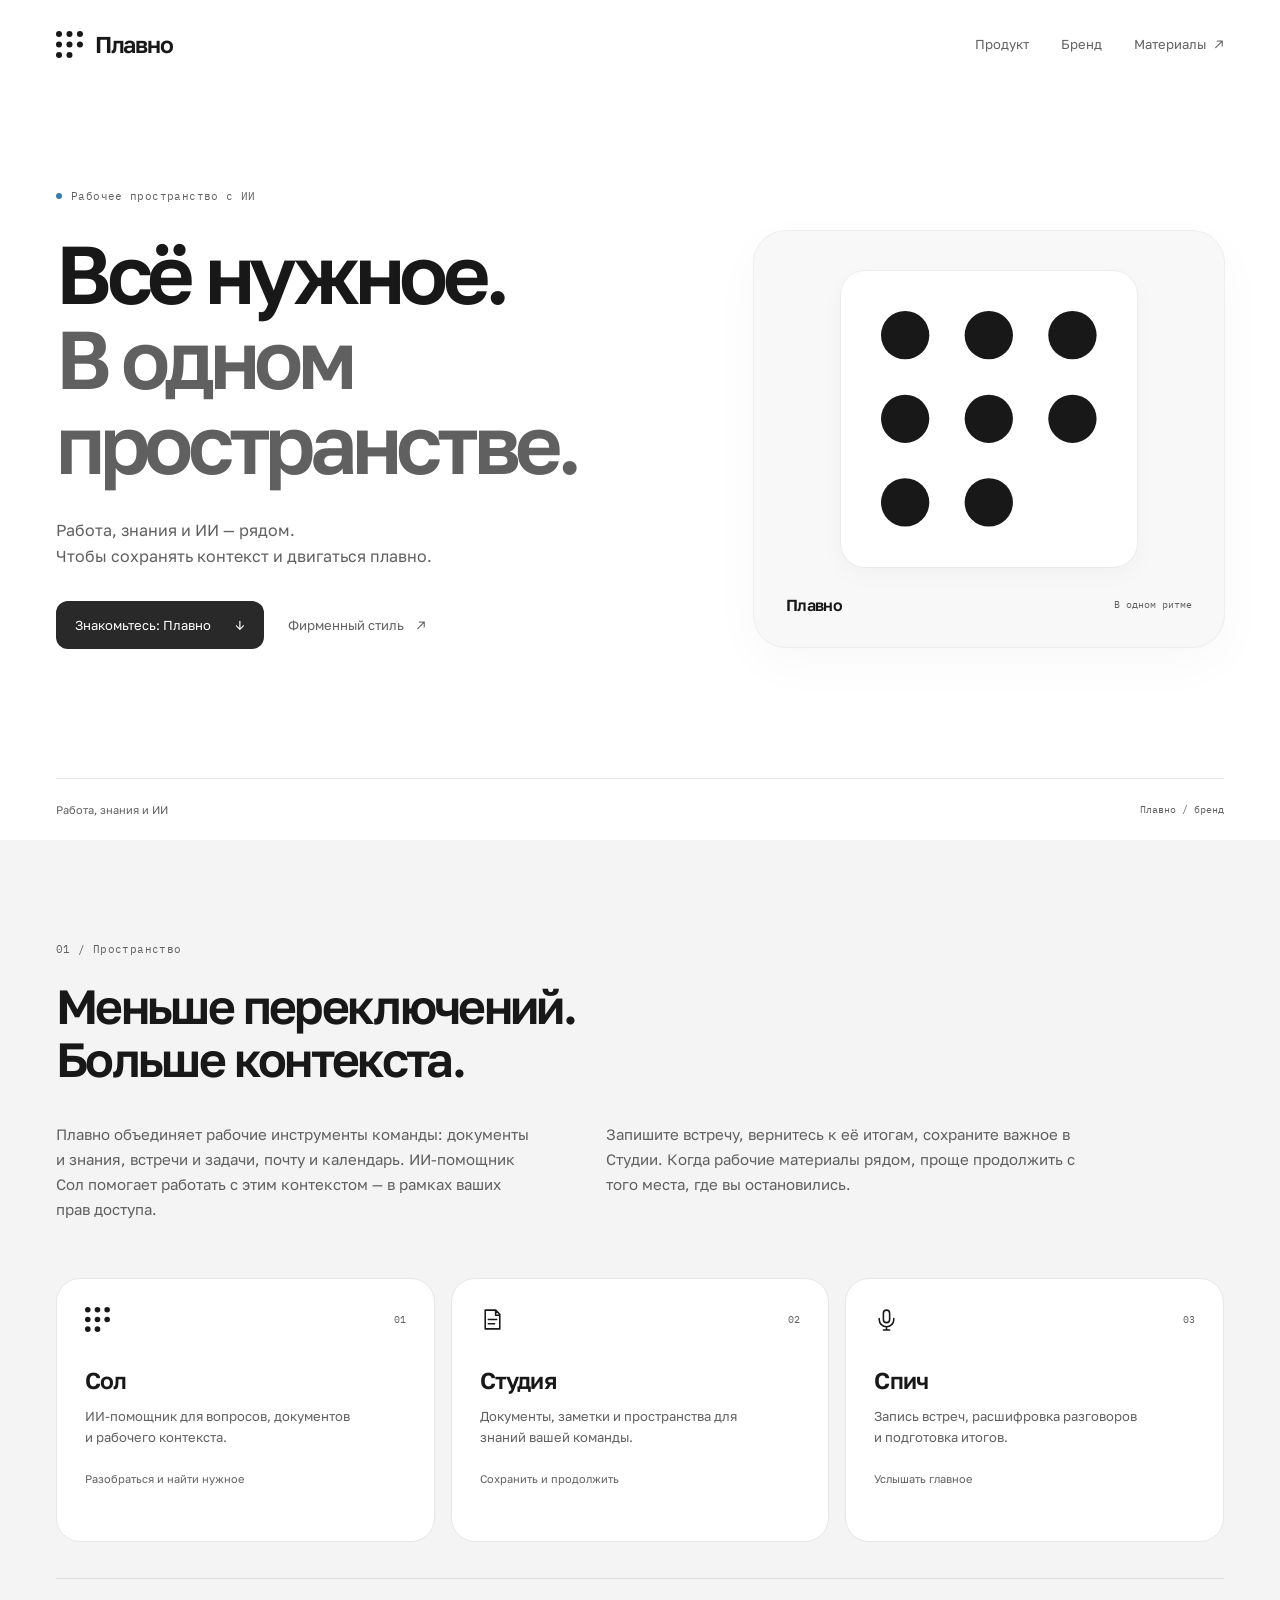
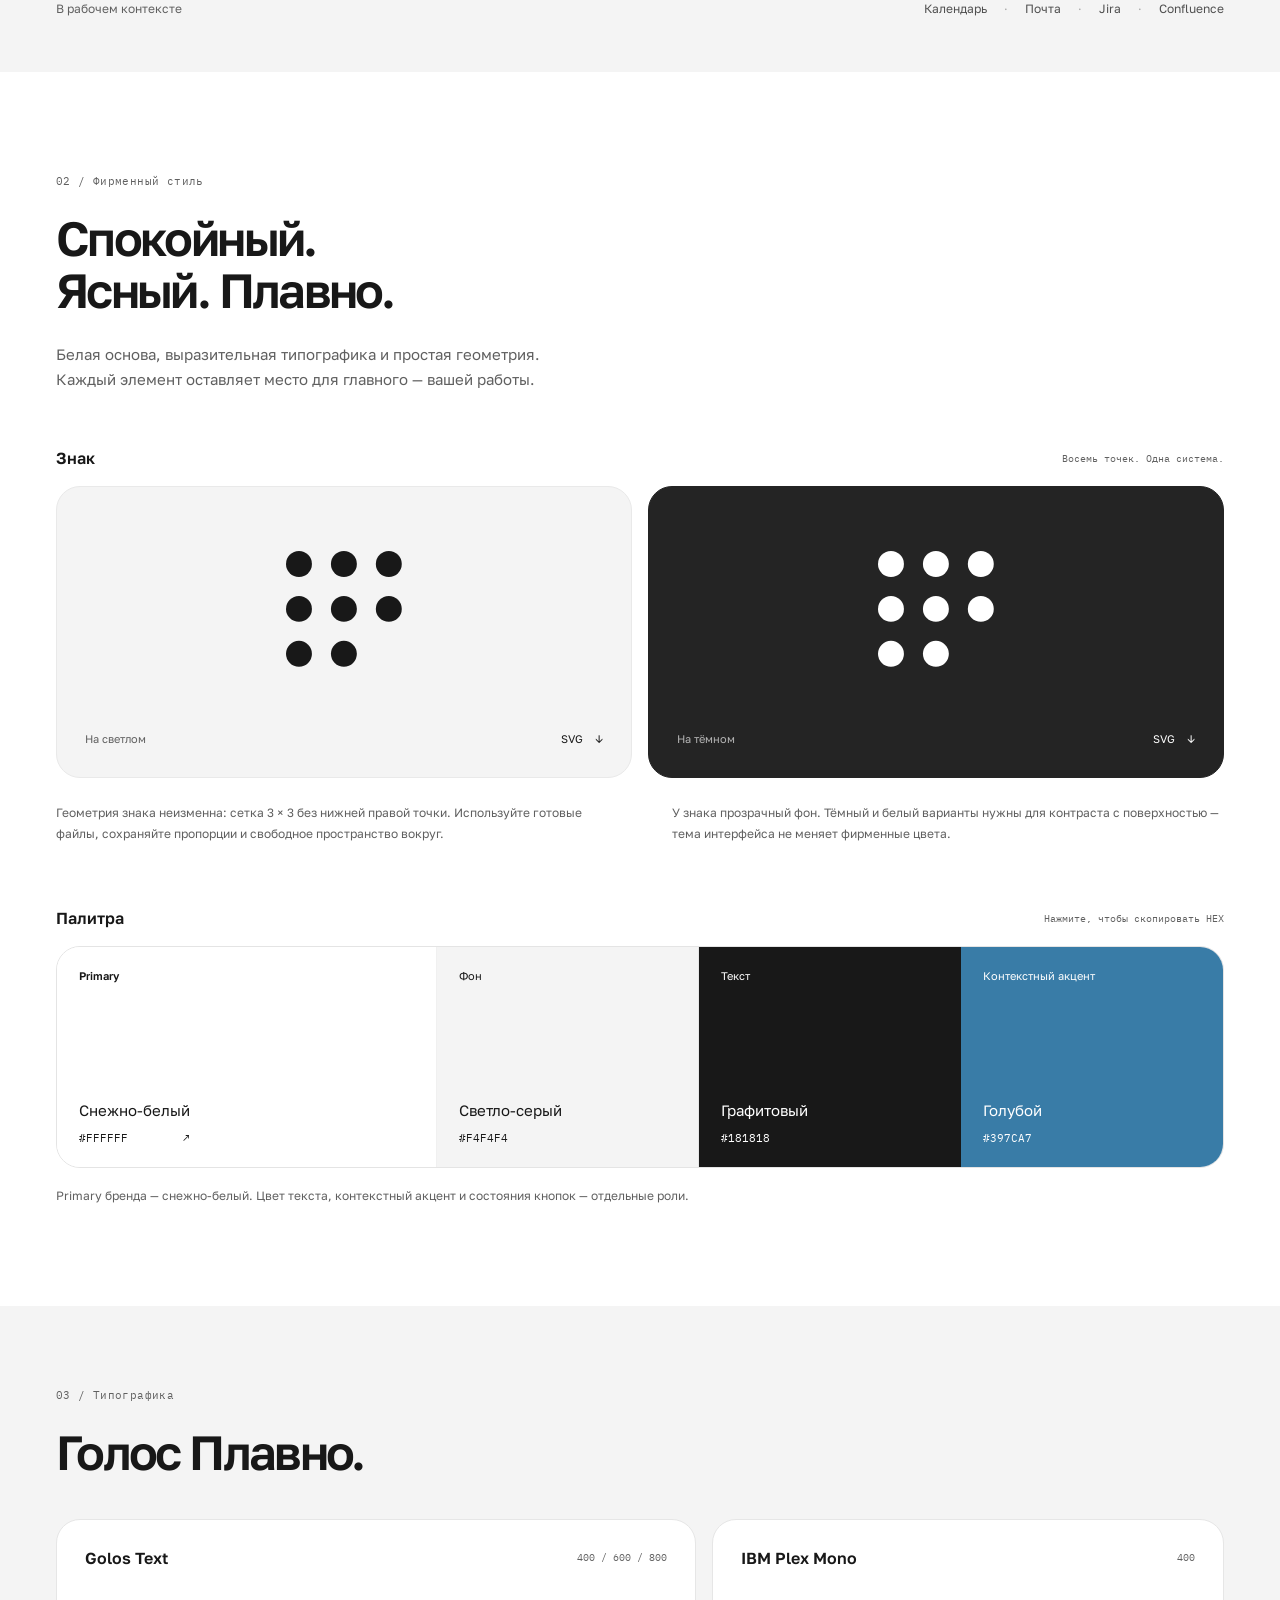
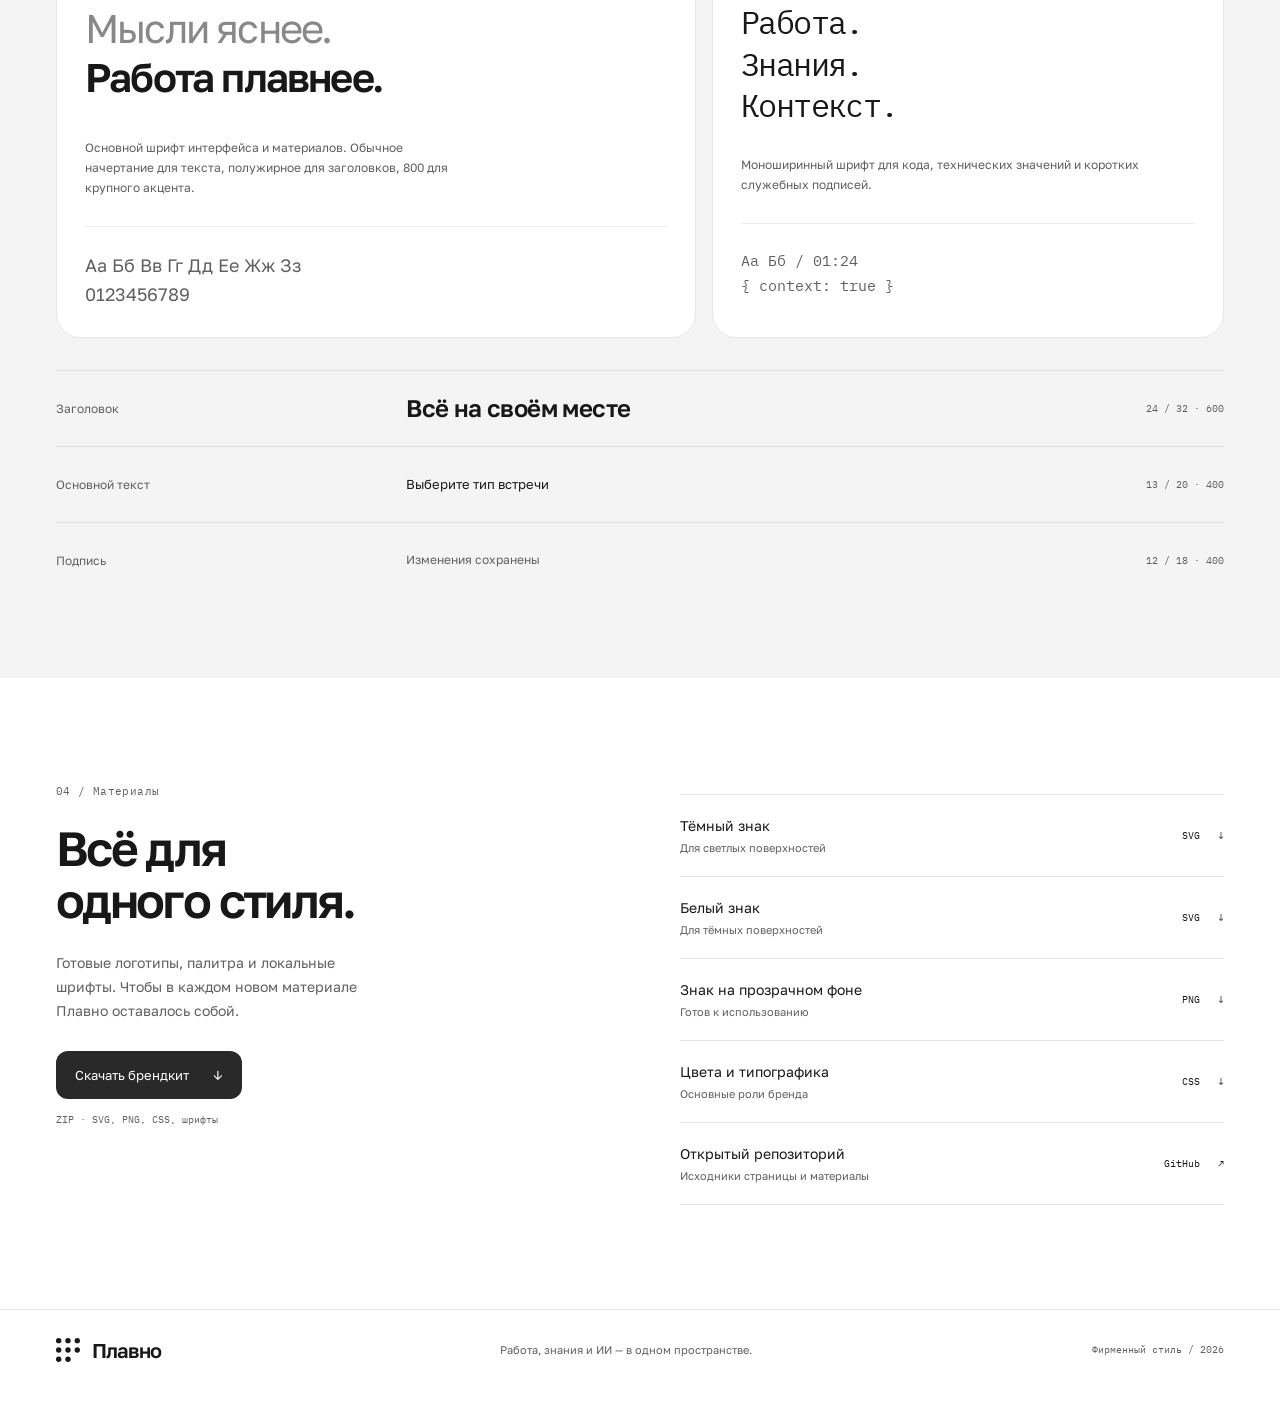
==== brand.html @ d77cbc20 "Собрали продуктовый лендинг Плавно с интерактивным обзором Показали рабочие сценарии Спича, Студии и" ====
<!doctype html>
<html lang="ru">
<head>
  <meta charset="utf-8">
  <meta name="viewport" content="width=device-width, initial-scale=1">
  <meta name="theme-color" content="#ffffff">
  <title>Плавно — фирменный стиль и материалы</title>
  <meta name="description" content="Плавно — корпоративное рабочее пространство с ИИ-помощником Солом. О продукте, фирменные цвета, типографика и материалы бренда.">
  <meta property="og:type" content="website">
  <meta property="og:title" content="Плавно — в одном пространстве">
  <meta property="og:description" content="Работа, знания и ИИ. О продукте и фирменном стиле Плавно.">
  <meta property="og:url" content="https://gvukamolle.github.io/plavno-brand/">
  <meta property="og:image" content="https://gvukamolle.github.io/plavno-brand/assets/social-card.png">
  <meta name="twitter:card" content="summary_large_image">
  <link rel="canonical" href="https://gvukamolle.github.io/plavno-brand/brand.html">
  <link rel="icon" type="image/svg+xml" href="assets/plavno-mark.svg">
  <link rel="preload" href="assets/fonts/golos-400.ttf" as="font" type="font/ttf" crossorigin>
  <link rel="preload" href="assets/fonts/golos-600.ttf" as="font" type="font/ttf" crossorigin>
  <link rel="stylesheet" href="brand-page.css">
  <script src="brand-page.js" defer></script>
</head>
<body>
  <a class="skip-link" href="#main">К содержимому</a>
  <header class="site-header">
    <a class="brand" href="#" aria-label="Плавно — в начало">
      <img src="assets/plavno-mark.svg" width="27" height="27" alt="">
      <span>Плавно</span>
    </a>
    <nav aria-label="Основная навигация">
      <a href="index.html">Продукт</a>
      <a href="#identity">Бренд</a>
      <a href="#assets">Материалы <span aria-hidden="true">↗</span></a>
    </nav>
  </header>

  <main id="main">
    <section class="hero shell" aria-labelledby="hero-title">
      <div class="hero-copy">
        <p class="eyebrow"><span class="tiny-dot"></span>Рабочее пространство с ИИ</p>
        <h1 id="hero-title">Всё нужное.<br><span>В одном<br class="desktop-break"> пространстве.</span></h1>
        <p class="hero-description">Работа, знания и ИИ — рядом.<br>Чтобы сохранять контекст и двигаться плавно.</p>
        <div class="hero-actions">
          <a class="button solid" href="#about">Знакомьтесь: Плавно <span aria-hidden="true">↓</span></a>
          <a class="text-link" href="#identity">Фирменный стиль <span aria-hidden="true">↗</span></a>
        </div>
      </div>
      <div class="hero-art" aria-label="Фирменный знак Плавно — восемь точек">
        <div class="mark-plate"><img src="assets/plavno-mark.svg" width="260" height="260" alt="Восемь круглых точек в сетке три на три, без нижней правой точки"></div>
        <div class="art-caption"><span>Плавно</span><span class="mono">В одном ритме</span></div>
      </div>
      <div class="hero-footer"><span>Работа, знания и ИИ</span><span class="mono">Плавно / бренд</span></div>
    </section>

    <section class="about-section" id="about" aria-labelledby="about-title">
      <div class="shell">
        <div class="section-heading"><p class="eyebrow">01 / Пространство</p><h2 id="about-title">Меньше переключений.<br>Больше контекста.</h2></div>
        <div class="about-intro"><p>Плавно объединяет рабочие инструменты команды: документы и знания, встречи и задачи, почту и календарь. ИИ-помощник Сол помогает работать с этим контекстом — в рамках ваших прав доступа.</p><p>Запишите встречу, вернитесь к её итогам, сохраните важное в Студии. Когда рабочие материалы рядом, проще продолжить с того места, где вы остановились.</p></div>
        <div class="product-grid">
          <article class="product"><div class="product-top"><img src="assets/plavno-mark.svg" alt="" width="25" height="25"><span class="mono">01</span></div><h3>Сол</h3><p>ИИ-помощник для вопросов, документов и рабочего контекста.</p><span class="product-note">Разобраться и найти нужное</span></article>
          <article class="product"><div class="product-top"><svg viewBox="0 0 24 24" aria-hidden="true"><path d="M7 3h8l4 4v14H5V3h2m8 0v5h4M8 12h8M8 16h6"/></svg><span class="mono">02</span></div><h3>Студия</h3><p>Документы, заметки и пространства для знаний вашей команды.</p><span class="product-note">Сохранить и продолжить</span></article>
          <article class="product"><div class="product-top"><svg viewBox="0 0 24 24" aria-hidden="true"><rect x="9" y="3" width="6" height="12" rx="3"/><path d="M5 11v1a7 7 0 0 0 14 0v-1M12 19v3M9 22h6"/></svg><span class="mono">03</span></div><h3>Спич</h3><p>Запись встреч, расшифровка разговоров и подготовка итогов.</p><span class="product-note">Услышать главное</span></article>
        </div>
        <div class="integrations"><span>В рабочем контексте</span><p>Календарь <i>·</i> Почта <i>·</i> Jira <i>·</i> Confluence</p></div>
      </div>
    </section>

    <section class="identity-section shell" id="identity" aria-labelledby="identity-title">
      <div class="section-heading"><p class="eyebrow">02 / Фирменный стиль</p><h2 id="identity-title">Спокойный.<br>Ясный. Плавно.</h2><p class="section-lead">Белая основа, выразительная типографика и простая геометрия. Каждый элемент оставляет место для главного — вашей работы.</p></div>
      <div class="identity-label"><h3>Знак</h3><span class="mono">Восемь точек. Одна система.</span></div>
      <div class="logo-grid">
        <div class="logo-preview light-preview"><img src="assets/plavno-mark.svg" width="116" height="116" alt="Тёмный знак Плавно на светлом фоне"><div><span>На светлом</span><a href="assets/plavno-mark.svg" download="Плавно — тёмный знак.svg" aria-label="Скачать тёмный знак Плавно в SVG">SVG <span aria-hidden="true">↓</span></a></div></div>
        <div class="logo-preview dark-preview"><img src="assets/plavno-mark-light.svg" width="116" height="116" alt="Белый знак Плавно на тёмном фоне"><div><span>На тёмном</span><a href="assets/plavno-mark-light.svg" download="Плавно — белый знак.svg" aria-label="Скачать белый знак Плавно в SVG">SVG <span aria-hidden="true">↓</span></a></div></div>
      </div>
      <div class="logo-rules"><p>Геометрия знака неизменна: сетка 3 × 3 без нижней правой точки. Используйте готовые файлы, сохраняйте пропорции и свободное пространство вокруг.</p><p>У знака прозрачный фон. Тёмный и белый варианты нужны для контраста с поверхностью — тема интерфейса не меняет фирменные цвета.</p></div>

      <div class="identity-label palette-title"><h3>Палитра</h3><span class="mono">Нажмите, чтобы скопировать HEX</span></div>
      <div class="palette">
        <button class="swatch snow" data-copy="#ffffff" aria-label="Скопировать Primary, снежно-белый, #ffffff"><span class="color-role">Primary</span><span class="color-meta"><strong>Снежно-белый</strong><span class="mono">#FFFFFF <span aria-hidden="true">↗</span></span></span></button>
        <button class="swatch cloud" data-copy="#f4f4f4" aria-label="Скопировать цвет фона #f4f4f4"><span class="color-role">Фон</span><span class="color-meta"><strong>Светло-серый</strong><span class="mono">#F4F4F4</span></span></button>
        <button class="swatch graphite" data-copy="#181818" aria-label="Скопировать цвет текста #181818"><span class="color-role">Текст</span><span class="color-meta"><strong>Графитовый</strong><span class="mono">#181818</span></span></button>
        <button class="swatch sky" data-copy="#397ca7" aria-label="Скопировать контекстный акцент #397ca7"><span class="color-role">Контекстный акцент</span><span class="color-meta"><strong>Голубой</strong><span class="mono">#397CA7</span></span></button>
      </div>
      <p class="palette-note">Primary бренда — снежно-белый. Цвет текста, контекстный акцент и состояния кнопок — отдельные роли.</p>
    </section>

    <section class="type-section" id="type" aria-labelledby="type-title">
      <div class="shell">
        <div class="section-heading"><p class="eyebrow">03 / Типографика</p><h2 id="type-title">Голос Плавно.</h2></div>
        <div class="type-grid">
          <article class="type-card golos-card"><div class="type-card-top"><h3>Golos Text</h3><span class="mono">400 / 600 / 800</span></div><p class="type-sample">Мысли яснее.<br><strong>Работа плавнее.</strong></p><p>Основной шрифт интерфейса и материалов. Обычное начертание для текста, полужирное для заголовков, 800 для крупного акцента.</p><div class="alphabet">Аа Бб Вв Гг Дд Ее Жж Зз<br>0123456789</div></article>
          <article class="type-card mono-card"><div class="type-card-top"><h3>IBM Plex Mono</h3><span class="mono">400</span></div><p class="code-sample">Работа.<br>Знания.<br>Контекст.</p><p>Моноширинный шрифт для кода, технических значений и коротких служебных подписей.</p><div class="alphabet mono">Aa Бб / 01:24<br>{ context: true }</div></article>
        </div>
        <div class="type-scale"><div><span>Заголовок</span><strong class="scale-heading">Всё на своём месте</strong><code>24 / 32 · 600</code></div><div><span>Основной текст</span><p class="scale-body">Выберите тип встречи</p><code>13 / 20 · 400</code></div><div><span>Подпись</span><p class="scale-caption">Изменения сохранены</p><code>12 / 18 · 400</code></div></div>
      </div>
    </section>

    <section class="assets-section shell" id="assets" aria-labelledby="assets-title">
      <div class="assets-copy"><p class="eyebrow">04 / Материалы</p><h2 id="assets-title">Всё для<br>одного стиля.</h2><p>Готовые логотипы, палитра и локальные шрифты. Чтобы в каждом новом материале Плавно оставалось собой.</p><a class="button solid" href="assets/plavno-brand-kit.zip" download>Скачать брендкит <span aria-hidden="true">↓</span></a><span class="download-detail mono">ZIP · SVG, PNG, CSS, шрифты</span></div>
      <div class="download-list">
        <a href="assets/plavno-mark.svg" download><span><strong>Тёмный знак</strong><small>Для светлых поверхностей</small></span><span class="file-type mono">SVG <span aria-hidden="true">↓</span></span></a>
        <a href="assets/plavno-mark-light.svg" download><span><strong>Белый знак</strong><small>Для тёмных поверхностей</small></span><span class="file-type mono">SVG <span aria-hidden="true">↓</span></span></a>
        <a href="assets/plavno-mark.png" download><span><strong>Знак на прозрачном фоне</strong><small>Готов к использованию</small></span><span class="file-type mono">PNG <span aria-hidden="true">↓</span></span></a>
        <a href="assets/brand.css" download><span><strong>Цвета и типографика</strong><small>Основные роли бренда</small></span><span class="file-type mono">CSS <span aria-hidden="true">↓</span></span></a>
        <a href="https://github.com/gvukamolle/plavno-brand" target="_blank" rel="noopener noreferrer"><span><strong>Открытый репозиторий</strong><small>Исходники страницы и материалы</small></span><span class="file-type mono">GitHub <span aria-hidden="true">↗</span></span></a>
      </div>
    </section>
  </main>
  <footer class="shell site-footer"><a class="brand" href="#"><img src="assets/plavno-mark.svg" width="24" height="24" alt=""><span>Плавно</span></a><p>Работа, знания и ИИ — в одном пространстве.</p><span class="mono">Фирменный стиль / 2026</span></footer>
  <div class="toast" role="status" aria-live="polite" aria-atomic="true"></div>
</body>
</html>
---- brand-page.css ----
@font-face{font-family:Golos;src:url('assets/fonts/golos-400.ttf') format('truetype');font-weight:400;font-style:normal;font-display:swap}
@font-face{font-family:Golos;src:url('assets/fonts/golos-600.ttf') format('truetype');font-weight:600;font-style:normal;font-display:swap}
@font-face{font-family:Golos;src:url('assets/fonts/golos-800.ttf') format('truetype');font-weight:800;font-style:normal;font-display:swap}
@font-face{font-family:Plex;src:url('assets/fonts/plex-mono-400.ttf') format('truetype');font-weight:400;font-style:normal;font-display:swap}
:root{color-scheme:light;--white:#fff;--paper:#f4f4f4;--ink:#181818;--muted:#606060;--blue:#397ca7;--line:#e4e4e4;--radius:24px;font-family:Golos,Arial,sans-serif;color:var(--ink);background:var(--white);font-synthesis:none;-webkit-font-smoothing:antialiased}
*{box-sizing:border-box}html{scroll-behavior:smooth;scroll-padding-top:100px}body{margin:0}a{color:inherit;text-decoration:none}button{font:inherit}button,a{-webkit-tap-highlight-color:transparent}button{cursor:pointer}img{max-width:100%;display:block}p,h1,h2,h3{margin:0}h1,h2,h3{text-wrap:balance}p{text-wrap:pretty}::selection{color:#fff;background:var(--ink)}:focus-visible{outline:2px solid var(--blue);outline-offset:5px}.shell{max-width:1280px;margin-inline:auto;padding-inline:56px}.mono,code,.eyebrow{font-family:Plex,monospace;font-weight:400}.skip-link{position:fixed;top:12px;left:12px;padding:12px 20px;background:var(--ink);color:var(--white);z-index:50;transform:translateY(-200%)}.skip-link:focus{transform:translateY(0)}
.site-header{height:88px;padding-inline:56px;max-width:1280px;margin:auto;display:flex;align-items:center;justify-content:space-between}.brand{display:inline-flex;gap:12px;align-items:center;font-weight:600;font-size:23px;letter-spacing:-.055em}.site-header nav{display:flex;gap:32px;align-items:center}.site-header nav a{padding-block:14px;color:var(--muted);font-size:13px;transition:color 160ms}.site-header nav a:hover{color:var(--ink)}.site-header nav span{margin-left:5px}.hero{min-height:752px;padding-top:80px;display:grid;grid-template-columns:1.4fr 1fr;column-gap:40px;align-items:center;position:relative}.eyebrow{font-size:11px;line-height:18px;letter-spacing:.035em;color:var(--muted)}.hero .eyebrow{display:flex;align-items:center;gap:9px}.tiny-dot{width:6px;height:6px;border-radius:50%;background:var(--blue)}h1{font-size:clamp(64px,6.4vw,88px);line-height:1.04;letter-spacing:-.065em;font-weight:600;margin-top:26px}h1 span{color:#606060}.hero-description{margin-top:30px;color:var(--muted);font-size:16px;line-height:26px}.hero-actions{display:flex;gap:24px;align-items:center;margin-top:32px}.button{min-height:44px;border-radius:12px;padding:13px 18px;display:inline-flex;align-items:center;justify-content:center;gap:24px;font-size:13px;line-height:20px;border:1px solid transparent;transition:background-color 160ms,transform 160ms}.solid{background:#292929;color:#fff}.solid:hover{background:#404040}.button:active{transform:scale(.96)}.text-link{font-size:13px;min-height:44px;display:inline-flex;gap:12px;align-items:center;color:var(--muted);transition:color 160ms}.text-link:hover{color:var(--ink)}.hero-art{padding:32px 32px 24px;min-height:416px;margin-top:42px;display:flex;flex-direction:column;align-items:center;justify-content:center;border-radius:32px;background:#f8f8f8;box-shadow:0 0 0 1px #eee,0 16px 50px rgb(0 0 0 / 3%)}.mark-plate{border-radius:24px;padding:40px;background:var(--white);box-shadow:0 0 0 1px rgb(0 0 0 / 4%),0 8px 24px rgb(0 0 0 / 3%)}.mark-plate img{width:216px;height:216px}.art-caption{width:100%;display:flex;justify-content:space-between;align-items:center;gap:16px;margin-top:28px}.art-caption>span:first-child{font-size:16px;font-weight:600;letter-spacing:-.04em}.art-caption .mono{font-size:10px;color:#606060}.hero-footer{grid-column:1/-1;align-self:end;margin-top:72px;display:flex;justify-content:space-between;padding:24px 0;border-top:1px solid var(--line);font-size:11px;color:#606060}.hero-footer .mono{font-size:10px}
.about-section{background:var(--paper);padding-block:100px 56px}.section-heading h2{margin-top:22px;font-size:48px;line-height:1.1;font-weight:600;letter-spacing:-.055em}.about-intro{display:grid;grid-template-columns:1fr 1fr;gap:70px;margin:36px 0 56px;max-width:1030px}.about-intro p{font-size:15px;line-height:25px;color:var(--muted)}.product-grid{display:grid;grid-template-columns:repeat(3,1fr);gap:16px}.product{padding:28px;border:1px solid #e7e7e7;background:var(--white);border-radius:var(--radius);min-height:264px}.product-top{display:flex;justify-content:space-between;align-items:center;margin-bottom:34px}.product-top .mono{font-size:10px;color:#606060}.product-top svg{width:25px;height:25px;fill:none;stroke:currentColor;stroke-width:1.5;stroke-linecap:round;stroke-linejoin:round}.product h3{font-size:23px;letter-spacing:-.035em;font-weight:600;margin-bottom:12px}.product p{font-size:13px;line-height:21px;color:var(--muted);max-width:270px}.product-note{display:block;margin-top:24px;font-size:11px;color:#606060}.integrations{display:flex;align-items:center;justify-content:space-between;margin-top:36px;padding-top:22px;border-top:1px solid #dedede;font-size:12px;color:#606060}.integrations p{color:#4f4f4f}.integrations i{font-style:normal;padding:0 14px;color:#aaa}
.identity-section{padding-block:100px}.section-lead{font-size:15px;line-height:25px;color:var(--muted);max-width:510px;margin-top:25px}.identity-label{display:flex;align-items:center;justify-content:space-between;margin-top:56px;margin-bottom:18px}.identity-label h3{font-size:16px;font-weight:600}.identity-label>.mono{font-size:10px;color:#606060}.logo-grid{display:grid;grid-template-columns:1fr 1fr;gap:16px}.logo-preview{padding:64px 28px 22px;border-radius:24px;min-height:292px;display:flex;align-items:center;justify-content:space-between;flex-direction:column;border:1px solid #e9e9e9;gap:44px}.light-preview{background:var(--paper)}.dark-preview{background:#242424;color:#fff;border-color:#242424}.logo-preview>div{display:flex;align-items:center;justify-content:space-between;width:100%;font-size:11px;color:#606060}.dark-preview>div{color:#b5b5b5}.logo-preview a{padding:10px 0 10px 16px;display:flex;gap:12px;align-items:center;color:var(--ink)}.dark-preview a{color:#fff}.logo-preview a:hover{text-decoration:underline}.logo-rules{display:grid;grid-template-columns:1fr 1fr;gap:64px;margin-top:24px}.logo-rules p{font-size:12px;line-height:21px;color:var(--muted)}.palette-title{margin-top:64px}.palette{display:grid;grid-template-columns:1.45fr 1fr 1fr 1fr;overflow:hidden;border-radius:24px;border:1px solid #e4e4e4}.swatch{padding:22px;text-align:left;min-width:0;min-height:220px;display:flex;flex-direction:column;justify-content:space-between;color:var(--ink);border:0;border-right:1px solid rgb(0 0 0 / 6%);transition:filter 160ms}.swatch:last-child{border:0}.swatch:hover{filter:brightness(.98)}.swatch:focus-visible{outline:2px solid currentColor;outline-offset:-6px}.snow{background:#fff}.cloud{background:#f4f4f4}.graphite{background:#181818;color:#fff}.sky{background:#397ca7;color:#fff}.color-role{font-size:11px;opacity:1}.snow .color-role{font-weight:600;opacity:1}.color-meta{display:flex;flex-direction:column;gap:12px}.color-meta strong{font-weight:400;font-size:15px}.color-meta>.mono{font-size:11px;display:flex;justify-content:space-between;opacity:1}.palette-note{margin-top:18px;font-size:12px;color:var(--muted);line-height:20px}
.type-section{padding-block:80px;background:var(--paper)}.type-grid{display:grid;grid-template-columns:1.25fr 1fr;gap:16px;margin-top:40px}.type-card{background:var(--white);border:1px solid #e6e6e6;border-radius:24px;padding:28px;display:flex;flex-direction:column}.type-card-top{display:flex;justify-content:space-between;align-items:center;gap:16px}.type-card h3{font-size:16px;font-weight:600}.type-card-top .mono{font-size:10px;color:#606060}.type-sample{font-size:40px;line-height:1.22;letter-spacing:-.045em;margin-block:36px;color:#888}.type-sample strong{font-weight:600;color:var(--ink)}.type-card>p:not(.type-sample):not(.code-sample){font-size:12px;line-height:20px;color:var(--muted);max-width:400px}.alphabet{border-top:1px solid #ececec;padding-top:24px;font-size:18px;line-height:29px;margin-top:auto;color:#606060}.golos-card .alphabet{margin-top:28px}.code-sample{font-family:Plex,monospace;font-size:32px;line-height:1.3;letter-spacing:-.05em;margin-block:34px 28px}.mono-card .alphabet{font-size:15px;line-height:25px;margin-top:28px}.type-scale{margin-top:32px}.type-scale>div{display:grid;grid-template-columns:1fr 1.6fr .8fr;gap:16px;align-items:center;border-top:1px solid #dedede;min-height:76px}.type-scale>div>span{font-size:12px;color:var(--muted)}.type-scale code{font-size:10px;color:#606060;text-align:right}.scale-heading{font-weight:600;font-size:24px;line-height:32px;letter-spacing:-.025em}.scale-body{font-size:13px;line-height:20px}.scale-caption{font-size:12px;line-height:18px;color:var(--muted)}
.assets-section{padding-block:104px;display:grid;grid-template-columns:1fr 1fr;gap:80px}.assets-copy h2{font-size:48px;line-height:1.1;font-weight:600;letter-spacing:-.055em;margin-top:22px}.assets-copy>p:not(.eyebrow){font-size:14px;line-height:24px;color:var(--muted);margin-top:24px;max-width:340px}.assets-copy .button{margin-top:28px}.download-detail{font-size:10px;color:#606060;display:block;margin-top:14px}.download-list{padding-top:12px}.download-list>a{display:flex;align-items:center;justify-content:space-between;gap:20px;border-bottom:1px solid var(--line);padding:22px 0;transition:color 160ms}.download-list>a:first-child{border-top:1px solid var(--line)}.download-list>a:hover{color:var(--blue)}.download-list strong{display:block;font-size:14px;font-weight:400}.download-list small{display:block;color:#606060;font-size:11px;margin-top:7px}.file-type{font-size:10px;white-space:nowrap}.file-type>span{margin-left:12px}.site-footer{padding-block:28px 40px;border-top:1px solid var(--line);display:flex;justify-content:space-between;align-items:center;gap:24px}.site-footer p{font-size:11px;color:#606060}.site-footer>.mono{font-size:10px;color:#606060}.site-footer .brand{font-size:20px}.toast{position:fixed;bottom:24px;left:50%;transform:translate(-50%,12px);background:#292929;color:#fff;border-radius:12px;padding:14px 20px;font-size:12px;opacity:0;pointer-events:none;transition:opacity 160ms,transform 160ms;box-shadow:0 8px 30px rgb(0 0 0 / 12%)}.toast.visible{opacity:1;transform:translate(-50%,0)}
@media(max-width:1050px){.shell{padding-inline:32px}.site-header{padding-inline:32px}.hero{column-gap:24px;min-height:710px}.hero-art{padding:24px 24px 20px}.mark-plate{padding:32px}.mark-plate img{width:176px;height:176px}.hero-actions{gap:18px}.about-intro{gap:40px}.color-meta strong{font-size:13px}.swatch{padding:18px}.assets-section{gap:40px}.site-footer>.mono{display:none}}
@media(max-width:760px){.shell{padding-inline:24px}.site-header{padding-inline:24px;height:76px}.site-header nav{gap:18px}.site-header nav a{font-size:11px}.site-header nav a:first-child{display:none}.brand{font-size:21px}.hero{padding-top:48px;display:block;min-height:0}h1{font-size:60px;letter-spacing:-.06em}.desktop-break{display:none}.hero-description{font-size:14px;line-height:24px}.hero-actions{gap:20px;flex-wrap:wrap}.hero-art{min-height:340px;max-width:460px;margin-top:48px}.hero-footer{margin-top:48px}.section-heading h2,.assets-copy h2{font-size:38px}.about-section,.identity-section{padding-block:64px}.about-intro{grid-template-columns:1fr;gap:18px;margin-block:28px 36px}.about-intro p{font-size:14px;line-height:24px}.product-grid{grid-template-columns:1fr}.product{min-height:0;padding:24px}.product-top{margin-bottom:24px}.product p{max-width:100%}.product-note{margin-top:18px}.integrations{align-items:flex-start;flex-direction:column;gap:14px}.integrations i{padding:0 6px}.identity-label{align-items:flex-start;gap:16px}.identity-label>.mono{font-size:9px;max-width:170px;text-align:right}.logo-preview{min-height:240px;padding:40px 20px 16px}.logo-preview img{width:88px;height:88px}.logo-rules{gap:16px}.palette{grid-template-columns:1fr 1fr}.swatch{min-height:180px;border-bottom:1px solid rgb(0 0 0 / 6%)}.type-section{padding-block:64px}.type-grid{grid-template-columns:1fr}.type-sample{font-size:38px}.type-scale>div{grid-template-columns:1fr 1.4fr;gap:12px;padding-block:16px}.type-scale code{grid-column:2;text-align:left}.scale-heading{font-size:20px}.assets-section{padding-block:64px;grid-template-columns:1fr;gap:32px}.site-footer{align-items:flex-start;flex-direction:column;gap:18px}.section-lead{font-size:14px}.logo-preview>div{font-size:10px}}
@media(prefers-reduced-motion:reduce){html{scroll-behavior:auto}*,*::before,*::after{transition:none!important;animation:none!important}.button:active{transform:none}}
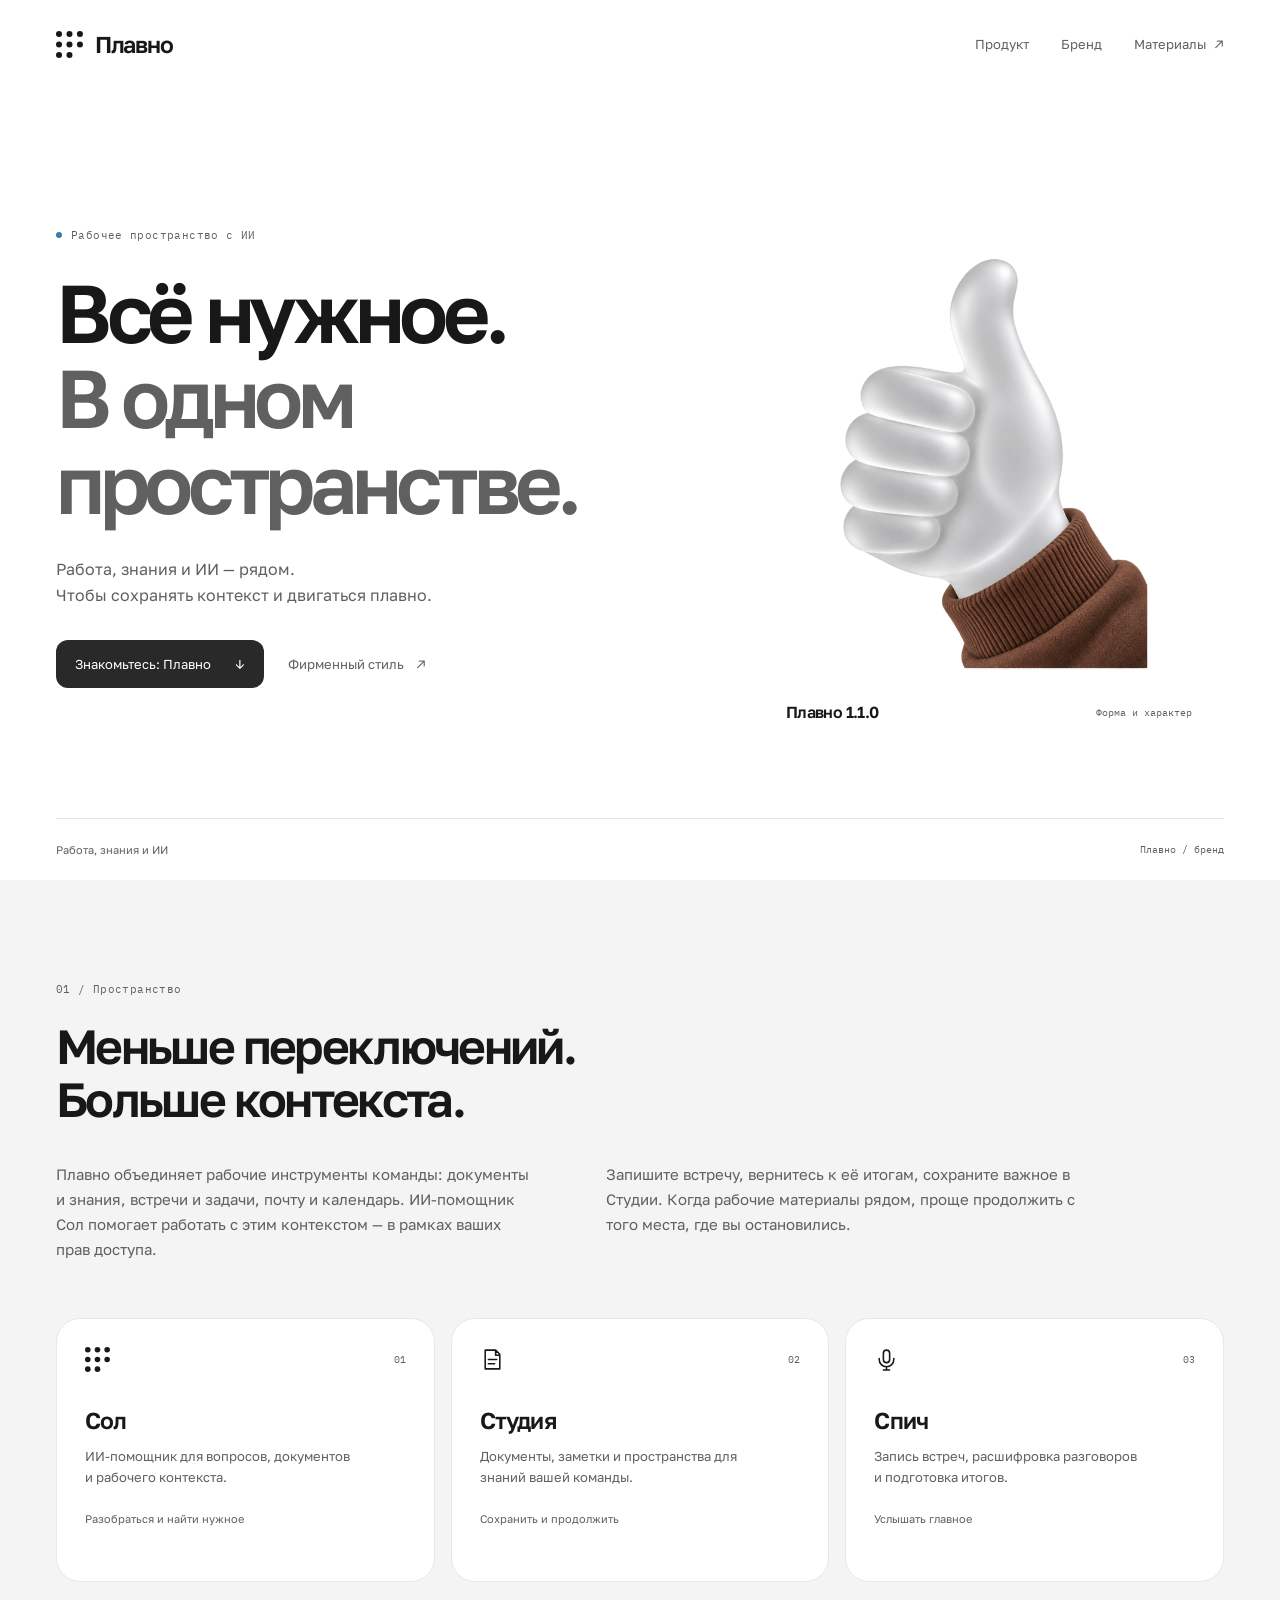
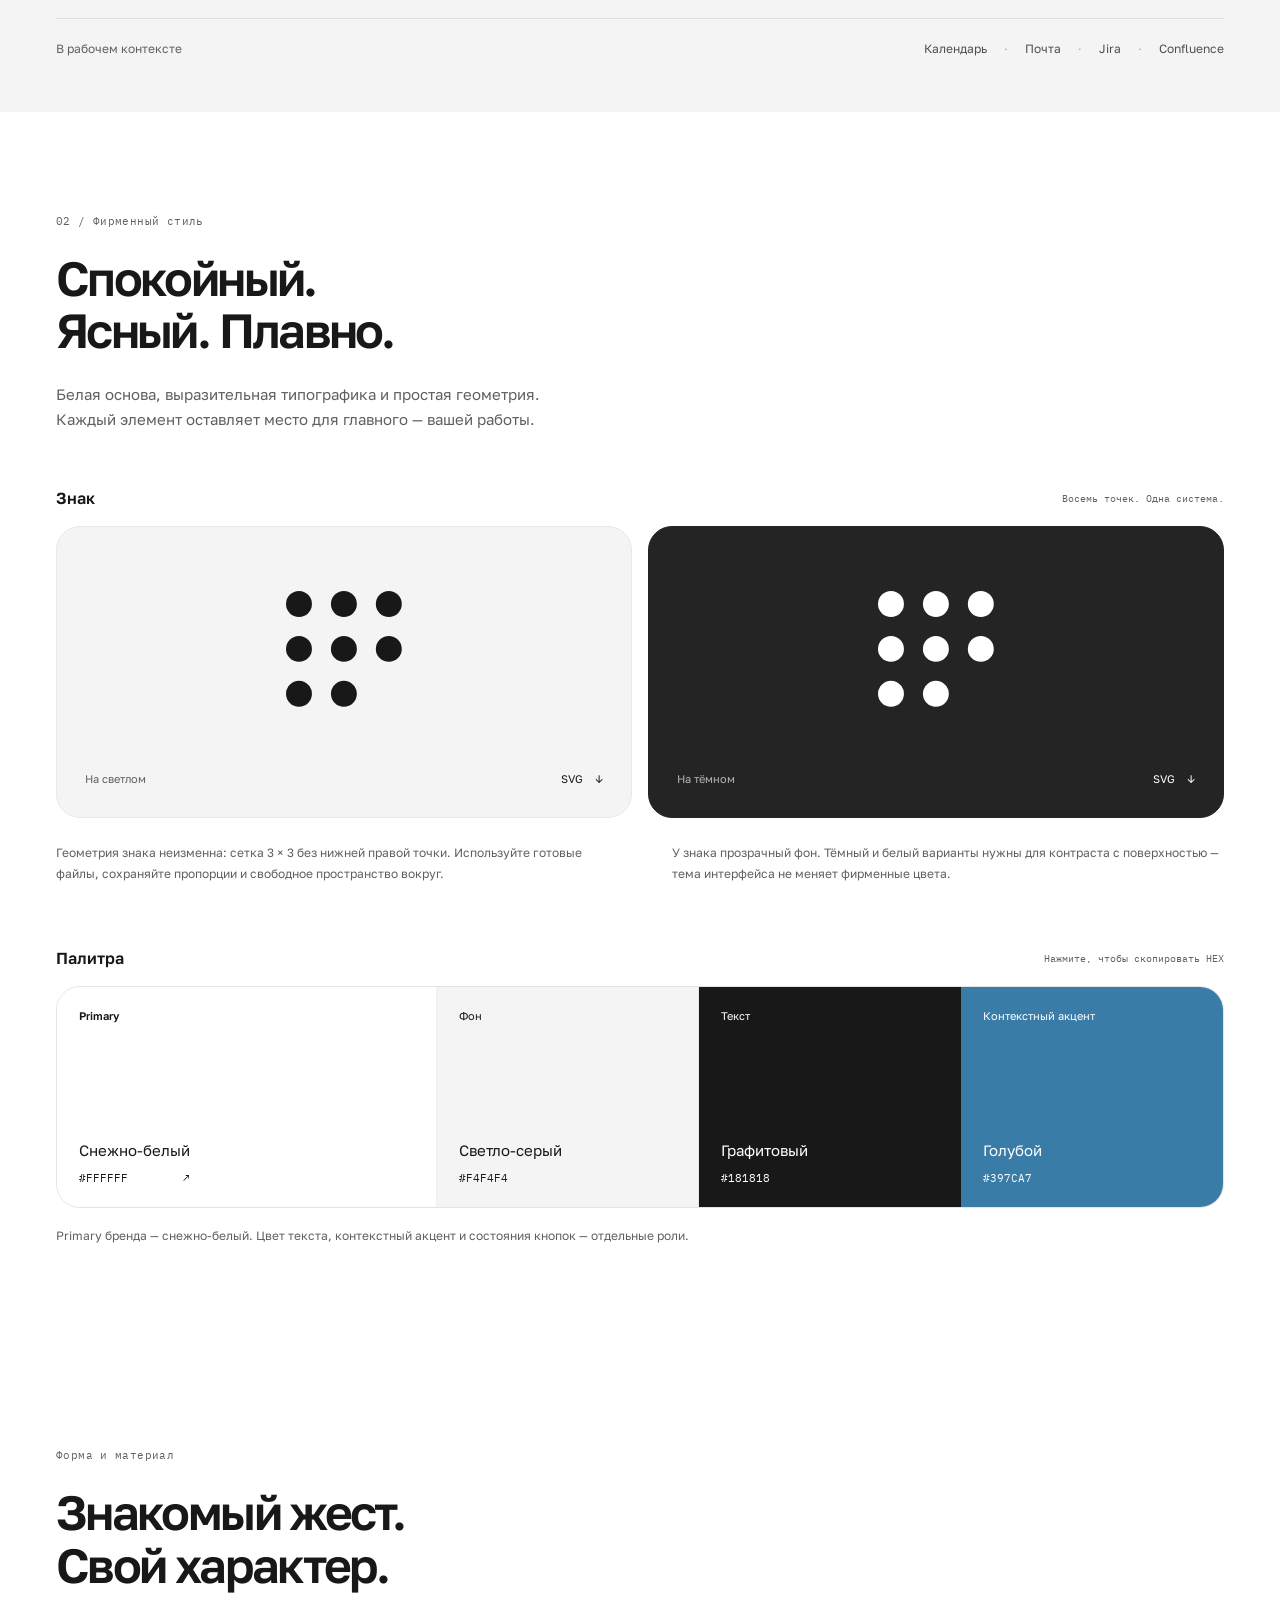
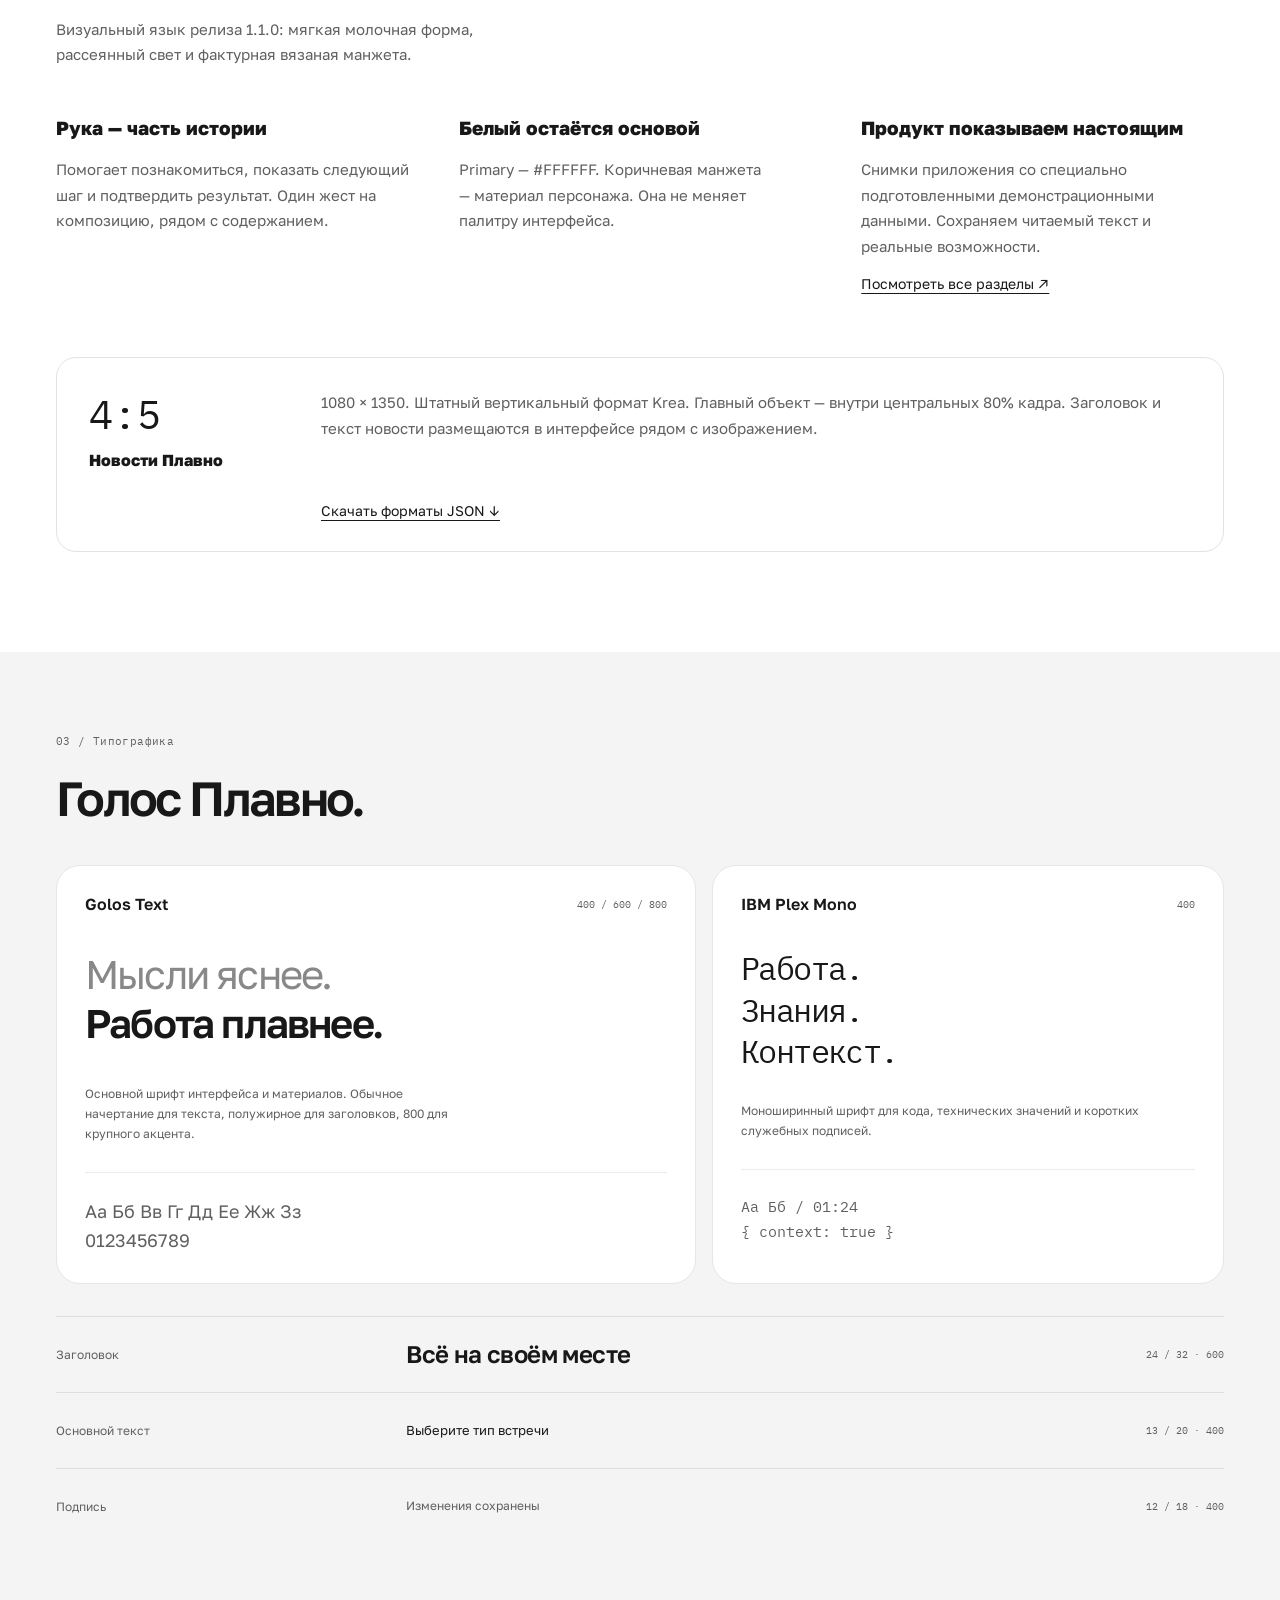
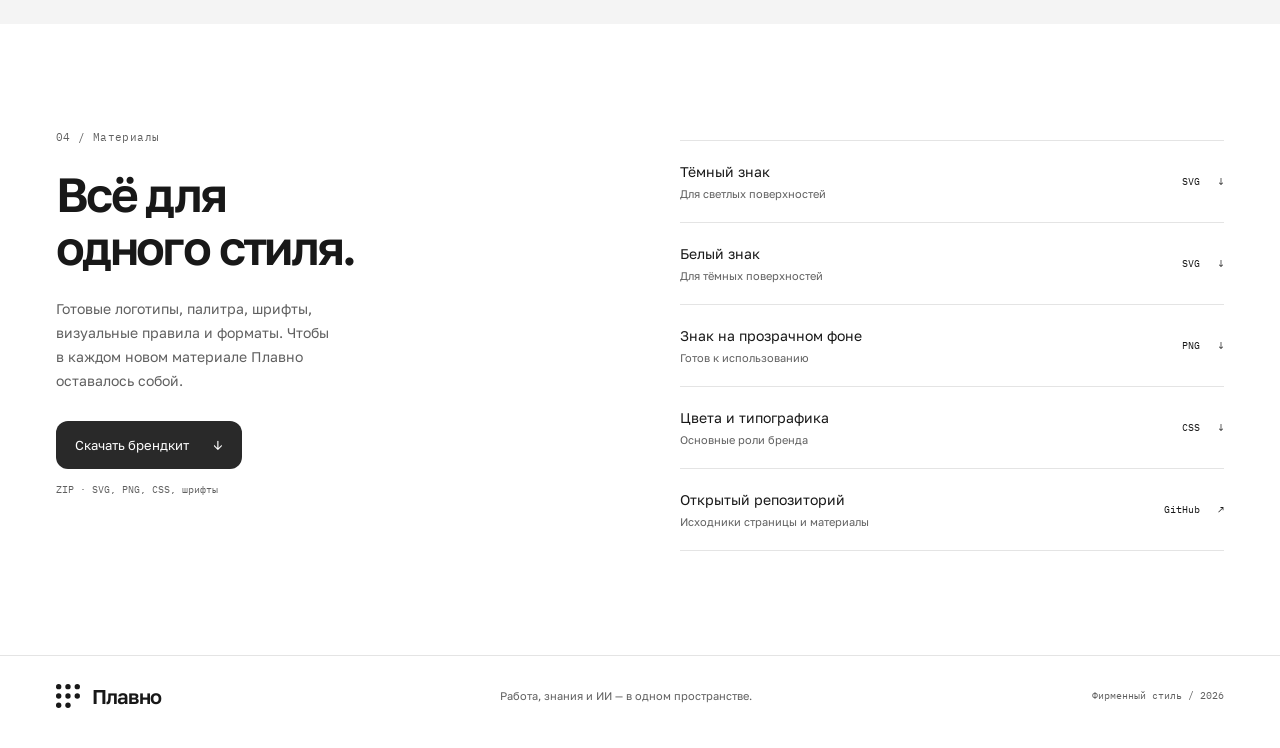
==== commit ff9754ae: "Обновили лендинг: стиль релиза и настоящие экраны всех разделов Добавили исходный маскот, проверенны" ====
--- a/brand.html
+++ b/brand.html
@@ -17,6 +17,7 @@
   <link rel="preload" href="assets/fonts/golos-400.ttf" as="font" type="font/ttf" crossorigin>
   <link rel="preload" href="assets/fonts/golos-600.ttf" as="font" type="font/ttf" crossorigin>
   <link rel="stylesheet" href="brand-page.css">
+  <link rel="stylesheet" href="brand-visuals.css?v=20261105">
   <script src="brand-page.js" defer></script>
 </head>
 <body>
@@ -44,10 +45,7 @@
           <a class="text-link" href="#identity">Фирменный стиль <span aria-hidden="true">↗</span></a>
         </div>
       </div>
-      <div class="hero-art" aria-label="Фирменный знак Плавно — восемь точек">
-        <div class="mark-plate"><img src="assets/plavno-mark.svg" width="260" height="260" alt="Восемь круглых точек в сетке три на три, без нижней правой точки"></div>
-        <div class="art-caption"><span>Плавно</span><span class="mono">В одном ритме</span></div>
-      </div>
+      <div class="hero-art mascot-source" aria-label="Маскот Плавно из оформления релиза 1.1.0"><img src="assets/mascot/hand-ready.png" width="330" height="440" alt="Молочная матовая рука с большим пальцем вверх и коричневой вязаной манжетой"><div class="art-caption"><span>Плавно 1.1.0</span><span class="mono">Форма и характер</span></div></div>
       <div class="hero-footer"><span>Работа, знания и ИИ</span><span class="mono">Плавно / бренд</span></div>
     </section>
 
@@ -83,6 +81,12 @@
       <p class="palette-note">Primary бренда — снежно-белый. Цвет текста, контекстный акцент и состояния кнопок — отдельные роли.</p>
     </section>
 
+    <section class="visual-language shell" id="visual-language" aria-labelledby="visual-title">
+      <div class="section-heading"><p class="eyebrow">Форма и материал</p><h2 id="visual-title">Знакомый жест.<br>Свой характер.</h2><p class="section-lead">Визуальный язык релиза 1.1.0: мягкая молочная форма, рассеянный свет и фактурная вязаная манжета.</p></div>
+      <div class="visual-rules"><article><h3>Рука — часть истории</h3><p>Помогает познакомиться, показать следующий шаг и подтвердить результат. Один жест на композицию, рядом с содержанием.</p></article><article><h3>Белый остаётся основой</h3><p>Primary — #FFFFFF. Коричневая манжета — материал персонажа. Она не меняет палитру интерфейса.</p></article><article><h3>Продукт показываем настоящим</h3><p>Снимки приложения со специально подготовленными демонстрационными данными. Сохраняем читаемый текст и реальные возможности.</p><a href="index.html#product">Посмотреть все разделы ↗</a></article></div>
+      <div class="format-rule"><div><span class="mono">4:5</span><h3>Новости Плавно</h3></div><p>1080 × 1350. Штатный вертикальный формат Krea. Главный объект — внутри центральных 80% кадра. Заголовок и текст новости размещаются в интерфейсе рядом с изображением.</p><a href="assets/media-presets.json" download>Скачать форматы JSON ↓</a></div>
+    </section>
+
     <section class="type-section" id="type" aria-labelledby="type-title">
       <div class="shell">
         <div class="section-heading"><p class="eyebrow">03 / Типографика</p><h2 id="type-title">Голос Плавно.</h2></div>
@@ -95,7 +99,7 @@
     </section>
 
     <section class="assets-section shell" id="assets" aria-labelledby="assets-title">
-      <div class="assets-copy"><p class="eyebrow">04 / Материалы</p><h2 id="assets-title">Всё для<br>одного стиля.</h2><p>Готовые логотипы, палитра и локальные шрифты. Чтобы в каждом новом материале Плавно оставалось собой.</p><a class="button solid" href="assets/plavno-brand-kit.zip" download>Скачать брендкит <span aria-hidden="true">↓</span></a><span class="download-detail mono">ZIP · SVG, PNG, CSS, шрифты</span></div>
+      <div class="assets-copy"><p class="eyebrow">04 / Материалы</p><h2 id="assets-title">Всё для<br>одного стиля.</h2><p>Готовые логотипы, палитра, шрифты, визуальные правила и форматы. Чтобы в каждом новом материале Плавно оставалось собой.</p><a class="button solid" href="assets/plavno-brand-kit.zip" download>Скачать брендкит <span aria-hidden="true">↓</span></a><span class="download-detail mono">ZIP · SVG, PNG, CSS, шрифты</span></div>
       <div class="download-list">
         <a href="assets/plavno-mark.svg" download><span><strong>Тёмный знак</strong><small>Для светлых поверхностей</small></span><span class="file-type mono">SVG <span aria-hidden="true">↓</span></span></a>
         <a href="assets/plavno-mark-light.svg" download><span><strong>Белый знак</strong><small>Для тёмных поверхностей</small></span><span class="file-type mono">SVG <span aria-hidden="true">↓</span></span></a>
--- a/brand-visuals.css
+++ b/brand-visuals.css
@@ -0,0 +1 @@
+.mascot-source{background:transparent;box-shadow:none;border:0;display:flex;flex-direction:column;align-items:center;justify-content:center}.mascot-source>img{width:330px;height:440px;object-fit:contain}.mascot-source .art-caption{width:100%;margin-top:20px}.visual-language{padding-block:100px}.visual-rules{display:grid;grid-template-columns:repeat(3,1fr);gap:40px;margin-top:48px}.visual-rules h3{font-size:19px;line-height:1.4}.visual-rules p{font-size:15px;line-height:1.7;color:#606060;margin-top:16px}.visual-rules a{display:inline-block;margin-top:16px;font-size:14px}.format-rule{display:grid;grid-template-columns:200px 1fr;gap:32px;margin-top:64px;padding:32px;border:1px solid #e3e3e3;border-radius:20px}.format-rule .mono{font-size:40px;line-height:1.2}.format-rule h3{font-size:16px;margin-top:12px}.format-rule p{font-size:15px;line-height:1.7;color:#606060}.format-rule>a{grid-column:2;font-size:14px}.visual-language a{text-decoration:underline;text-underline-offset:4px}
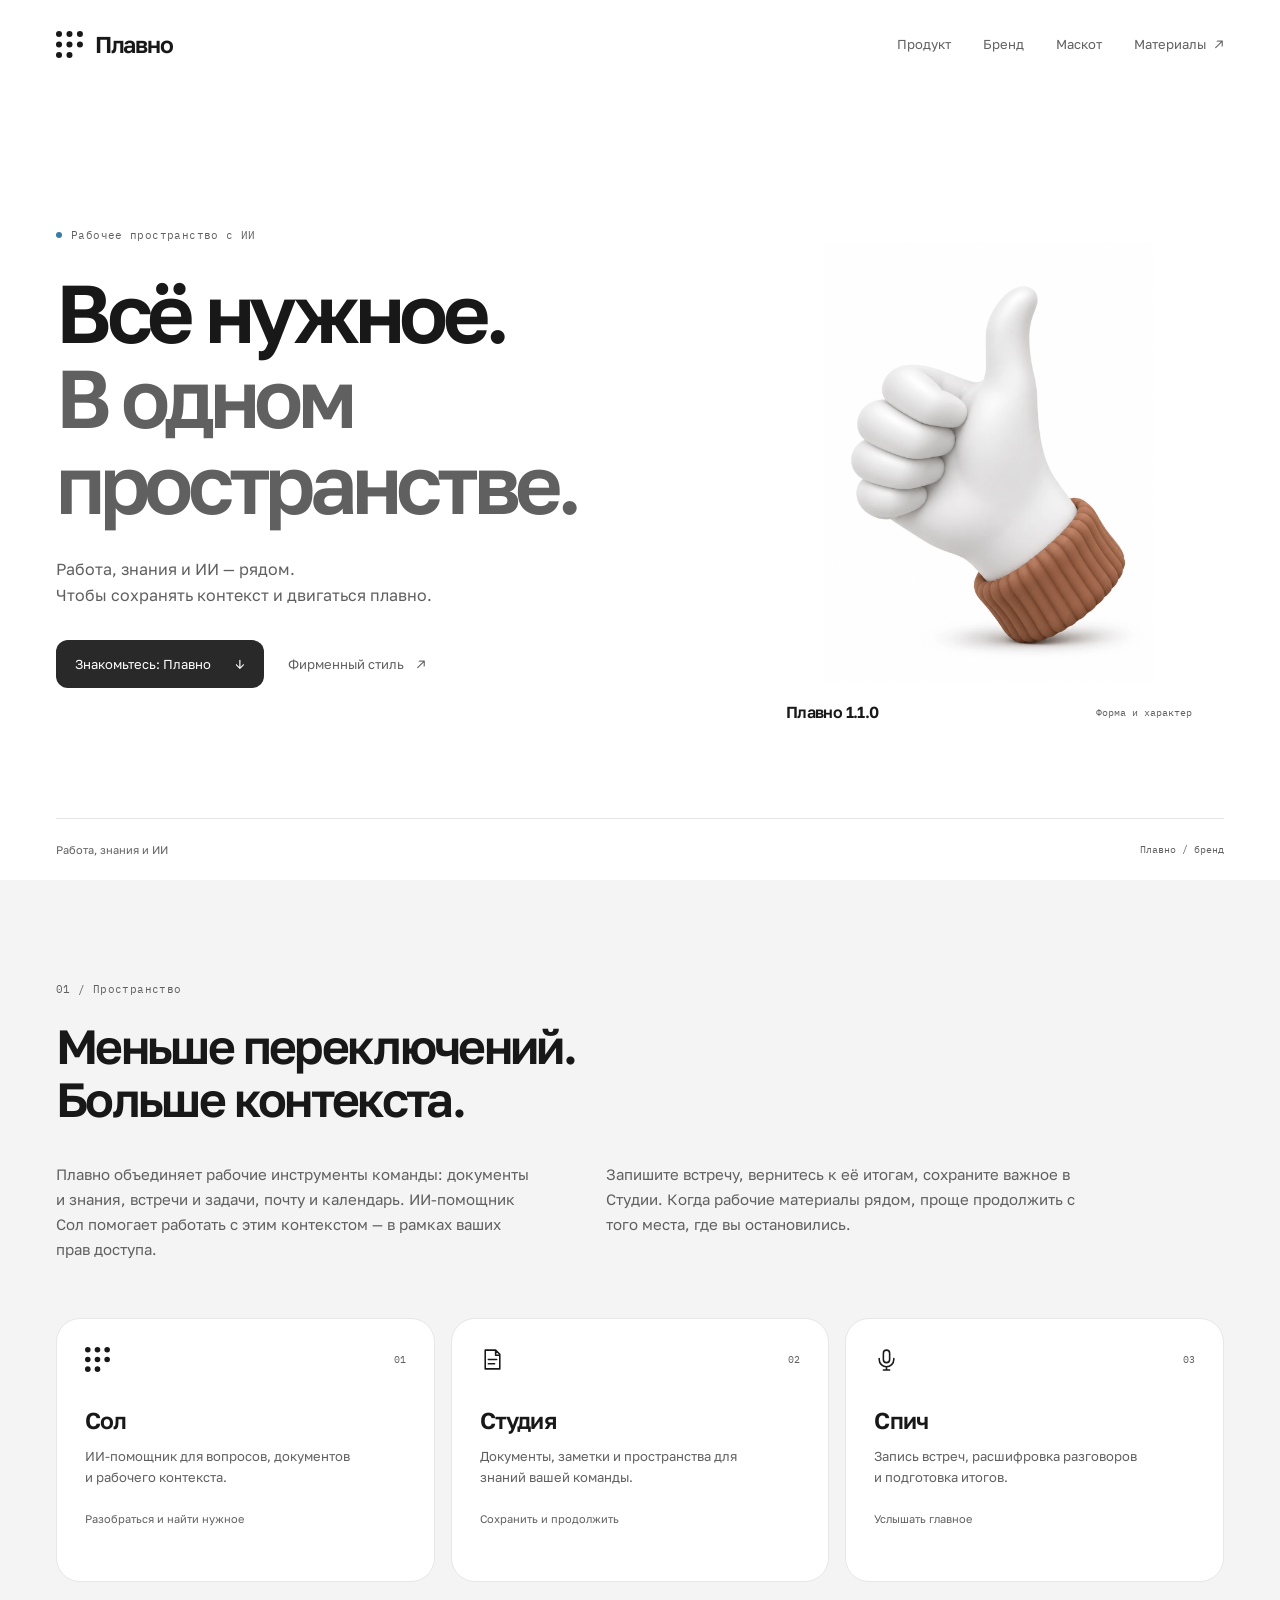
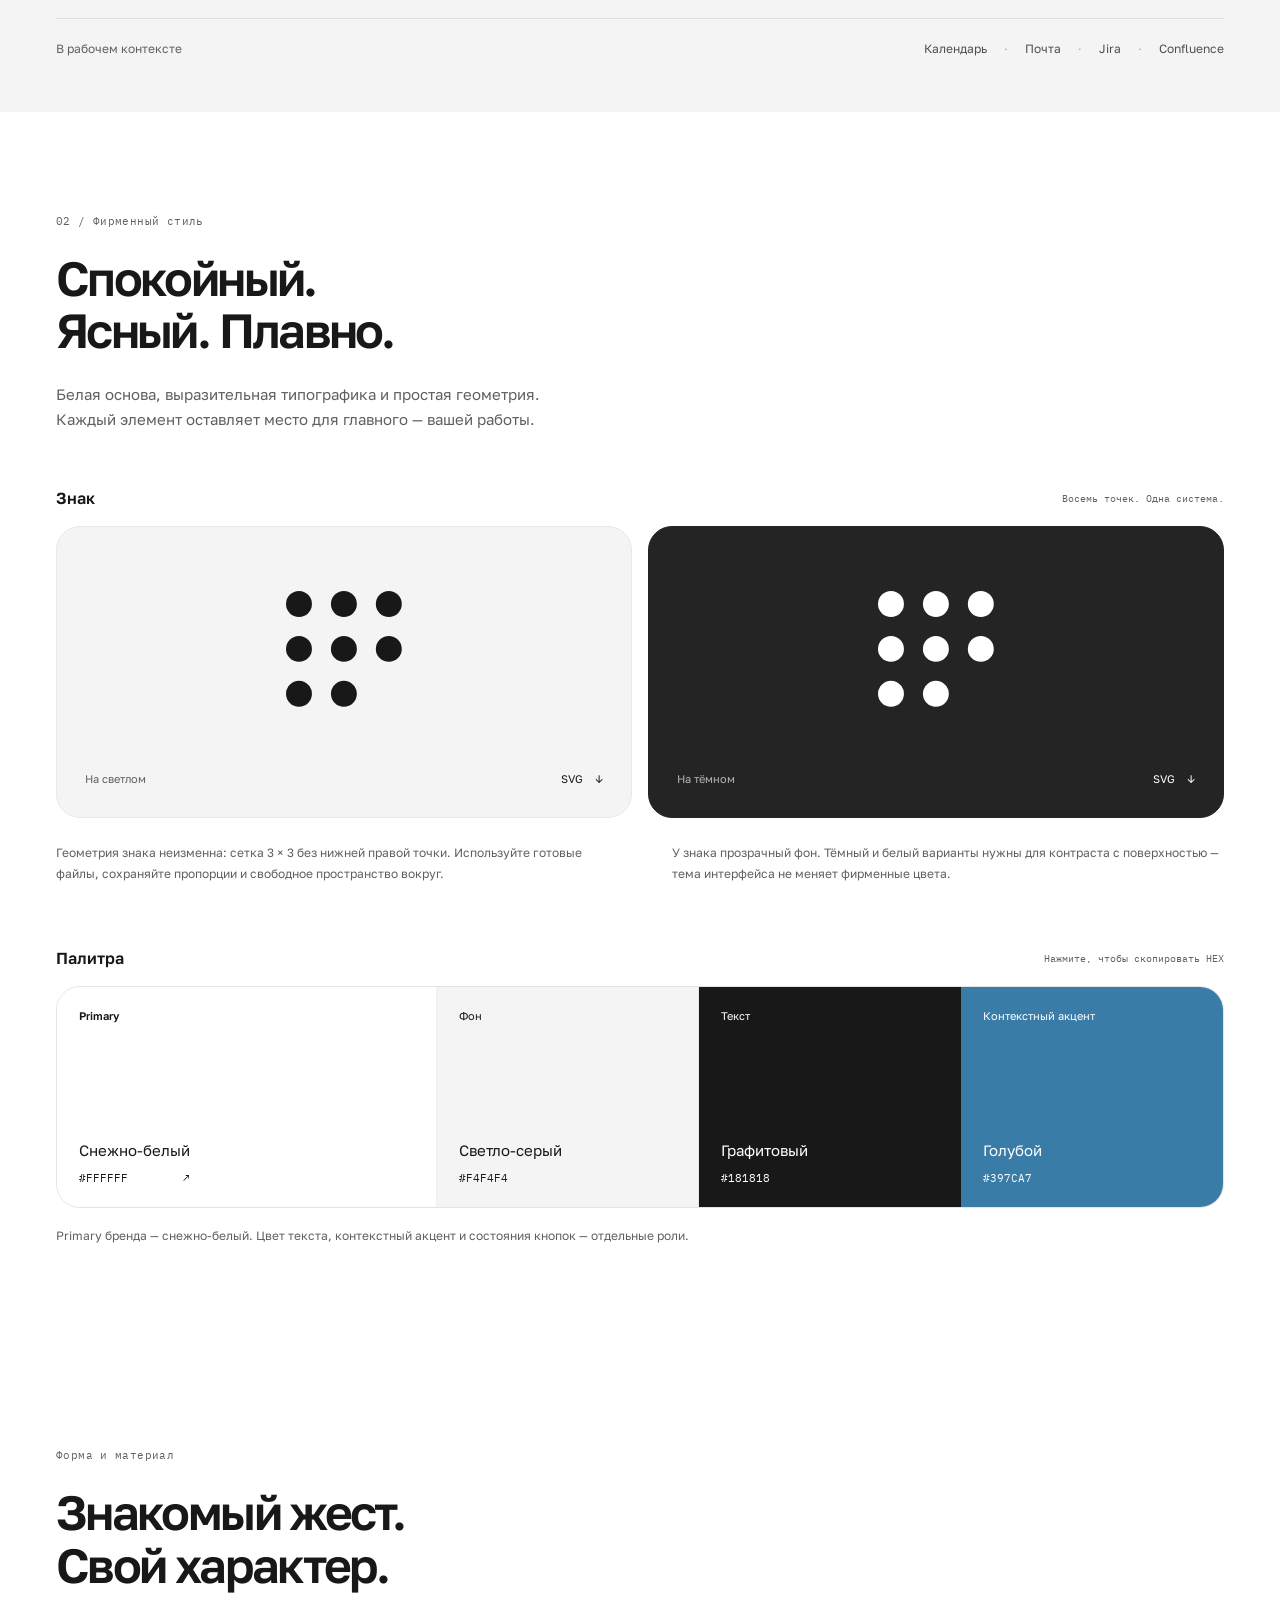
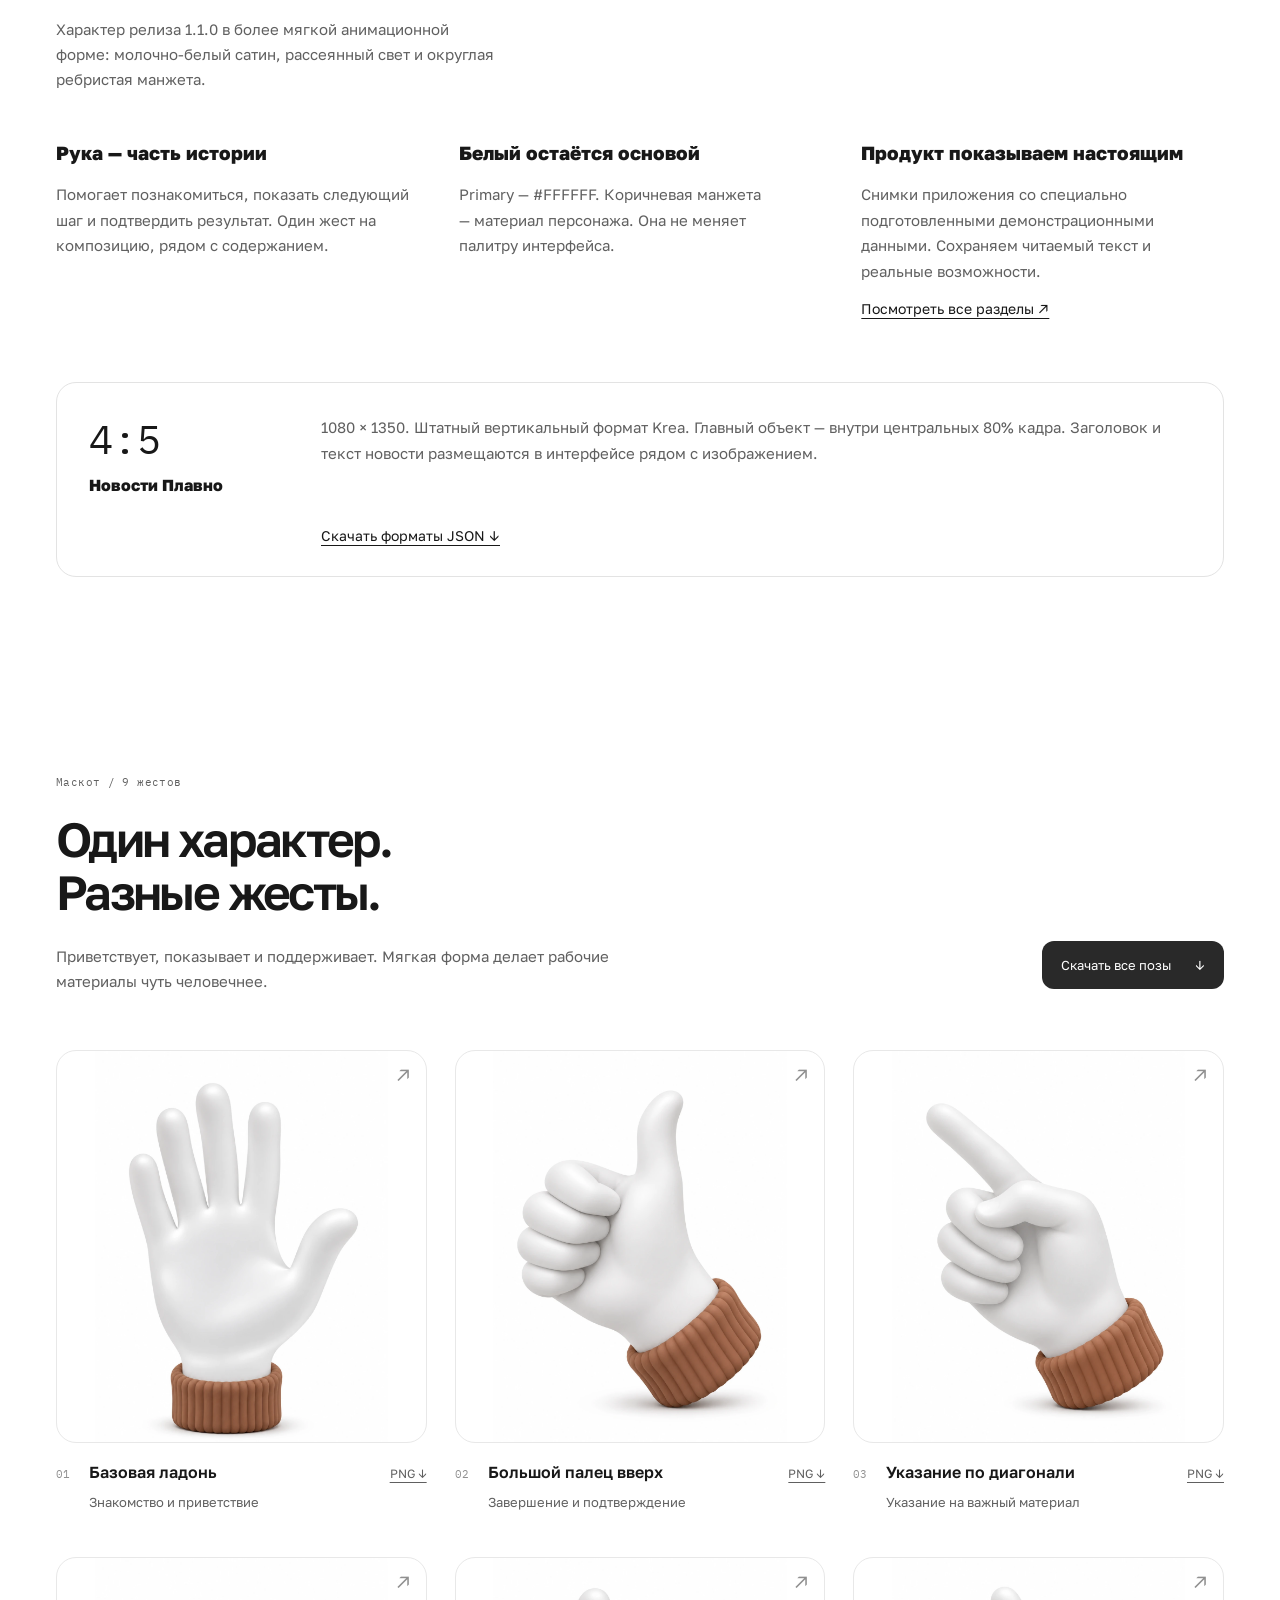
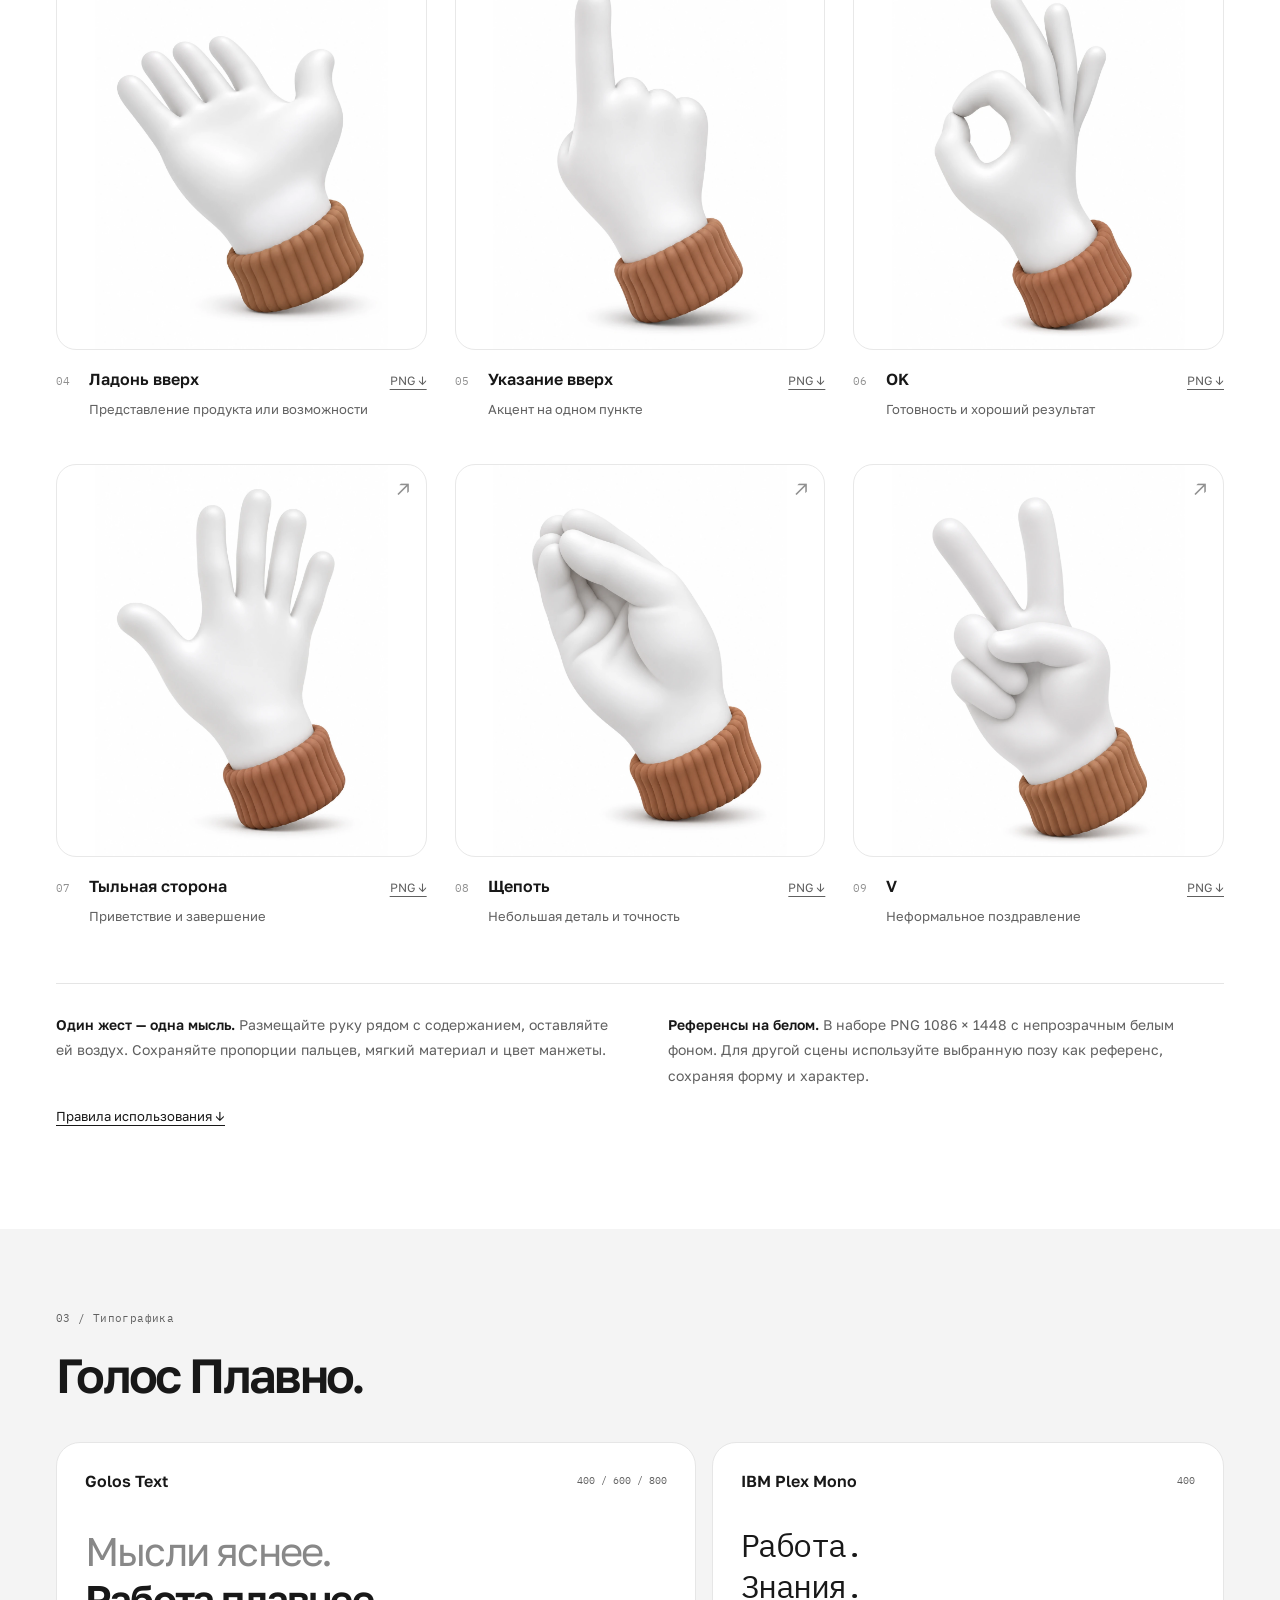
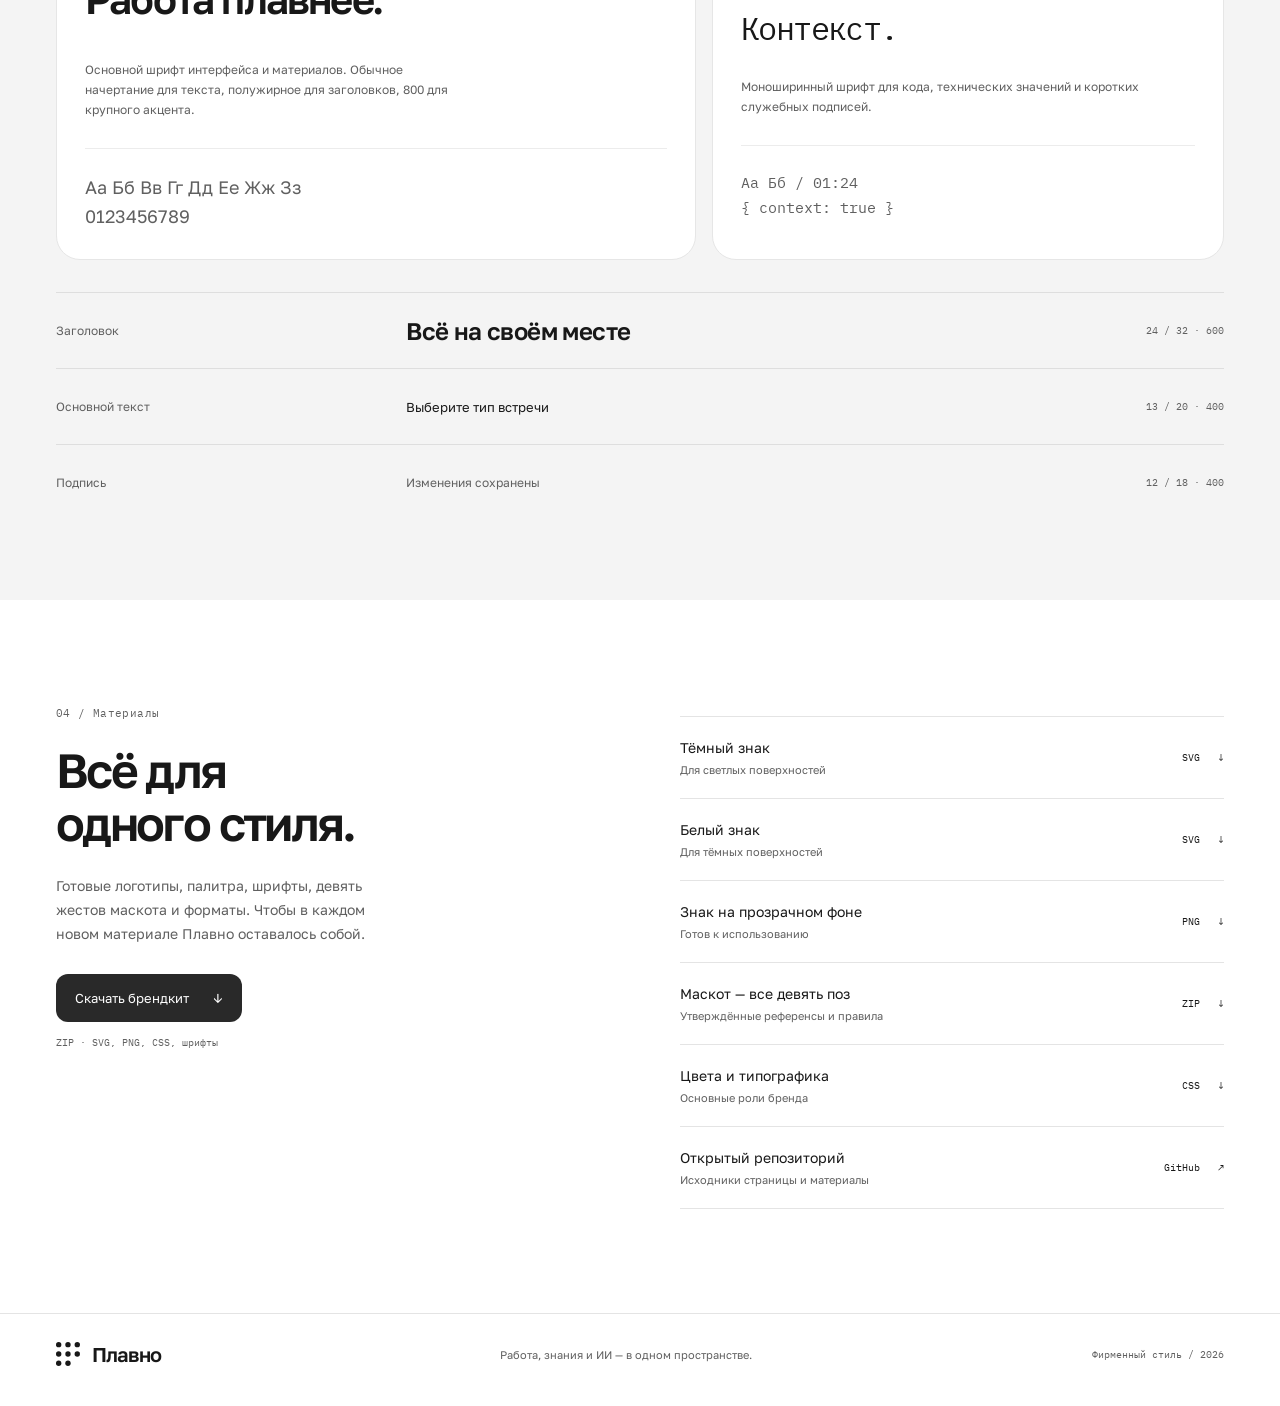
==== commit 75285ff5: "Встроили маскота в лендинг и собрали девять утверждённых поз Добавили жесты к рабочим сценариям, гал" ====
--- a/brand.html
+++ b/brand.html
@@ -17,7 +17,7 @@
   <link rel="preload" href="assets/fonts/golos-400.ttf" as="font" type="font/ttf" crossorigin>
   <link rel="preload" href="assets/fonts/golos-600.ttf" as="font" type="font/ttf" crossorigin>
   <link rel="stylesheet" href="brand-page.css">
-  <link rel="stylesheet" href="brand-visuals.css?v=20261105">
+  <link rel="stylesheet" href="brand-visuals.css?v=20261105-4">
   <script src="brand-page.js" defer></script>
 </head>
 <body>
@@ -30,6 +30,7 @@
     <nav aria-label="Основная навигация">
       <a href="index.html">Продукт</a>
       <a href="#identity">Бренд</a>
+      <a href="#mascot">Маскот</a>
       <a href="#assets">Материалы <span aria-hidden="true">↗</span></a>
     </nav>
   </header>
@@ -45,7 +46,7 @@
           <a class="text-link" href="#identity">Фирменный стиль <span aria-hidden="true">↗</span></a>
         </div>
       </div>
-      <div class="hero-art mascot-source" aria-label="Маскот Плавно из оформления релиза 1.1.0"><img src="assets/mascot/hand-ready.png" width="330" height="440" alt="Молочная матовая рука с большим пальцем вверх и коричневой вязаной манжетой"><div class="art-caption"><span>Плавно 1.1.0</span><span class="mono">Форма и характер</span></div></div>
+      <div class="hero-art mascot-source" aria-label="Маскот Плавно — утверждённый мягкий стиль"><img src="assets/mascot/hand-thumbs-up.webp" width="330" height="440" alt="Мягкая молочно-белая рука с большим пальцем вверх и коричневой ребристой манжетой"><div class="art-caption"><span>Плавно 1.1.0</span><span class="mono">Форма и характер</span></div></div>
       <div class="hero-footer"><span>Работа, знания и ИИ</span><span class="mono">Плавно / бренд</span></div>
     </section>
 
@@ -82,9 +83,17 @@
     </section>
 
     <section class="visual-language shell" id="visual-language" aria-labelledby="visual-title">
-      <div class="section-heading"><p class="eyebrow">Форма и материал</p><h2 id="visual-title">Знакомый жест.<br>Свой характер.</h2><p class="section-lead">Визуальный язык релиза 1.1.0: мягкая молочная форма, рассеянный свет и фактурная вязаная манжета.</p></div>
+      <div class="section-heading"><p class="eyebrow">Форма и материал</p><h2 id="visual-title">Знакомый жест.<br>Свой характер.</h2><p class="section-lead">Характер релиза 1.1.0 в более мягкой анимационной форме: молочно-белый сатин, рассеянный свет и округлая ребристая манжета.</p></div>
       <div class="visual-rules"><article><h3>Рука — часть истории</h3><p>Помогает познакомиться, показать следующий шаг и подтвердить результат. Один жест на композицию, рядом с содержанием.</p></article><article><h3>Белый остаётся основой</h3><p>Primary — #FFFFFF. Коричневая манжета — материал персонажа. Она не меняет палитру интерфейса.</p></article><article><h3>Продукт показываем настоящим</h3><p>Снимки приложения со специально подготовленными демонстрационными данными. Сохраняем читаемый текст и реальные возможности.</p><a href="index.html#product">Посмотреть все разделы ↗</a></article></div>
       <div class="format-rule"><div><span class="mono">4:5</span><h3>Новости Плавно</h3></div><p>1080 × 1350. Штатный вертикальный формат Krea. Главный объект — внутри центральных 80% кадра. Заголовок и текст новости размещаются в интерфейсе рядом с изображением.</p><a href="assets/media-presets.json" download>Скачать форматы JSON ↓</a></div>
+    </section>
+
+
+    <section class="mascot-section shell" id="mascot" aria-labelledby="mascot-title">
+      <div class="mascot-heading"><div class="section-heading"><p class="eyebrow">Маскот / 9 жестов</p><h2 id="mascot-title">Один характер.<br>Разные жесты.</h2><p class="section-lead">Приветствует, показывает и поддерживает. Мягкая форма делает рабочие материалы чуть человечнее.</p></div><a class="button solid" href="assets/plavno-mascot.zip" download>Скачать все позы <span aria-hidden="true">↓</span></a></div>
+      <div class="pose-grid"><article class="pose-card"><a class="pose-preview" href="assets/mascot/hand-open.png" target="_blank" rel="noopener" aria-label="Открыть в полном размере: Базовая ладонь"><img src="assets/mascot/hand-open.webp" width="1086" height="1448" loading="lazy" alt="Маскот Плавно: базовая ладонь"><span class="pose-expand" aria-hidden="true">↗</span></a><div class="pose-caption"><span class="mono">01</span><h3>Базовая ладонь</h3><a href="assets/mascot/hand-open.png" download aria-label="Скачать PNG: Базовая ладонь">PNG ↓</a><p>Знакомство и приветствие</p></div></article><article class="pose-card"><a class="pose-preview" href="assets/mascot/hand-thumbs-up.png" target="_blank" rel="noopener" aria-label="Открыть в полном размере: Большой палец вверх"><img src="assets/mascot/hand-thumbs-up.webp" width="1086" height="1448" loading="lazy" alt="Маскот Плавно: большой палец вверх"><span class="pose-expand" aria-hidden="true">↗</span></a><div class="pose-caption"><span class="mono">02</span><h3>Большой палец вверх</h3><a href="assets/mascot/hand-thumbs-up.png" download aria-label="Скачать PNG: Большой палец вверх">PNG ↓</a><p>Завершение и подтверждение</p></div></article><article class="pose-card"><a class="pose-preview" href="assets/mascot/hand-point-diagonal.png" target="_blank" rel="noopener" aria-label="Открыть в полном размере: Указание по диагонали"><img src="assets/mascot/hand-point-diagonal.webp" width="1086" height="1448" loading="lazy" alt="Маскот Плавно: указание по диагонали"><span class="pose-expand" aria-hidden="true">↗</span></a><div class="pose-caption"><span class="mono">03</span><h3>Указание по диагонали</h3><a href="assets/mascot/hand-point-diagonal.png" download aria-label="Скачать PNG: Указание по диагонали">PNG ↓</a><p>Указание на важный материал</p></div></article><article class="pose-card"><a class="pose-preview" href="assets/mascot/hand-present.png" target="_blank" rel="noopener" aria-label="Открыть в полном размере: Ладонь вверх"><img src="assets/mascot/hand-present.webp" width="1086" height="1448" loading="lazy" alt="Маскот Плавно: ладонь вверх"><span class="pose-expand" aria-hidden="true">↗</span></a><div class="pose-caption"><span class="mono">04</span><h3>Ладонь вверх</h3><a href="assets/mascot/hand-present.png" download aria-label="Скачать PNG: Ладонь вверх">PNG ↓</a><p>Представление продукта или возможности</p></div></article><article class="pose-card"><a class="pose-preview" href="assets/mascot/hand-point-up-back.png" target="_blank" rel="noopener" aria-label="Открыть в полном размере: Указание вверх"><img src="assets/mascot/hand-point-up-back.webp" width="1086" height="1448" loading="lazy" alt="Маскот Плавно: указание вверх"><span class="pose-expand" aria-hidden="true">↗</span></a><div class="pose-caption"><span class="mono">05</span><h3>Указание вверх</h3><a href="assets/mascot/hand-point-up-back.png" download aria-label="Скачать PNG: Указание вверх">PNG ↓</a><p>Акцент на одном пункте</p></div></article><article class="pose-card"><a class="pose-preview" href="assets/mascot/hand-okay.png" target="_blank" rel="noopener" aria-label="Открыть в полном размере: OK"><img src="assets/mascot/hand-okay.webp" width="1086" height="1448" loading="lazy" alt="Маскот Плавно: ok"><span class="pose-expand" aria-hidden="true">↗</span></a><div class="pose-caption"><span class="mono">06</span><h3>OK</h3><a href="assets/mascot/hand-okay.png" download aria-label="Скачать PNG: OK">PNG ↓</a><p>Готовность и хороший результат</p></div></article><article class="pose-card"><a class="pose-preview" href="assets/mascot/hand-wave-back.png" target="_blank" rel="noopener" aria-label="Открыть в полном размере: Тыльная сторона"><img src="assets/mascot/hand-wave-back.webp" width="1086" height="1448" loading="lazy" alt="Маскот Плавно: тыльная сторона"><span class="pose-expand" aria-hidden="true">↗</span></a><div class="pose-caption"><span class="mono">07</span><h3>Тыльная сторона</h3><a href="assets/mascot/hand-wave-back.png" download aria-label="Скачать PNG: Тыльная сторона">PNG ↓</a><p>Приветствие и завершение</p></div></article><article class="pose-card"><a class="pose-preview" href="assets/mascot/hand-pinch.png" target="_blank" rel="noopener" aria-label="Открыть в полном размере: Щепоть"><img src="assets/mascot/hand-pinch.webp" width="1086" height="1448" loading="lazy" alt="Маскот Плавно: щепоть"><span class="pose-expand" aria-hidden="true">↗</span></a><div class="pose-caption"><span class="mono">08</span><h3>Щепоть</h3><a href="assets/mascot/hand-pinch.png" download aria-label="Скачать PNG: Щепоть">PNG ↓</a><p>Небольшая деталь и точность</p></div></article><article class="pose-card"><a class="pose-preview" href="assets/mascot/hand-peace.png" target="_blank" rel="noopener" aria-label="Открыть в полном размере: V"><img src="assets/mascot/hand-peace.webp" width="1086" height="1448" loading="lazy" alt="Маскот Плавно: v"><span class="pose-expand" aria-hidden="true">↗</span></a><div class="pose-caption"><span class="mono">09</span><h3>V</h3><a href="assets/mascot/hand-peace.png" download aria-label="Скачать PNG: V">PNG ↓</a><p>Неформальное поздравление</p></div></article></div>
+      <div class="mascot-notes"><p><strong>Один жест — одна мысль.</strong> Размещайте руку рядом с содержанием, оставляйте ей воздух. Сохраняйте пропорции пальцев, мягкий материал и цвет манжеты.</p><p><strong>Референсы на белом.</strong> В наборе PNG 1086 × 1448 с непрозрачным белым фоном. Для другой сцены используйте выбранную позу как референс, сохраняя форму и характер.</p></div>
+      <a class="mascot-guide-link" href="assets/mascot/guide.md" download>Правила использования ↓</a>
     </section>
 
     <section class="type-section" id="type" aria-labelledby="type-title">
@@ -99,11 +108,12 @@
     </section>
 
     <section class="assets-section shell" id="assets" aria-labelledby="assets-title">
-      <div class="assets-copy"><p class="eyebrow">04 / Материалы</p><h2 id="assets-title">Всё для<br>одного стиля.</h2><p>Готовые логотипы, палитра, шрифты, визуальные правила и форматы. Чтобы в каждом новом материале Плавно оставалось собой.</p><a class="button solid" href="assets/plavno-brand-kit.zip" download>Скачать брендкит <span aria-hidden="true">↓</span></a><span class="download-detail mono">ZIP · SVG, PNG, CSS, шрифты</span></div>
+      <div class="assets-copy"><p class="eyebrow">04 / Материалы</p><h2 id="assets-title">Всё для<br>одного стиля.</h2><p>Готовые логотипы, палитра, шрифты, девять жестов маскота и форматы. Чтобы в каждом новом материале Плавно оставалось собой.</p><a class="button solid" href="assets/plavno-brand-kit.zip" download>Скачать брендкит <span aria-hidden="true">↓</span></a><span class="download-detail mono">ZIP · SVG, PNG, CSS, шрифты</span></div>
       <div class="download-list">
         <a href="assets/plavno-mark.svg" download><span><strong>Тёмный знак</strong><small>Для светлых поверхностей</small></span><span class="file-type mono">SVG <span aria-hidden="true">↓</span></span></a>
         <a href="assets/plavno-mark-light.svg" download><span><strong>Белый знак</strong><small>Для тёмных поверхностей</small></span><span class="file-type mono">SVG <span aria-hidden="true">↓</span></span></a>
         <a href="assets/plavno-mark.png" download><span><strong>Знак на прозрачном фоне</strong><small>Готов к использованию</small></span><span class="file-type mono">PNG <span aria-hidden="true">↓</span></span></a>
+        <a href="assets/plavno-mascot.zip" download><span><strong>Маскот — все девять поз</strong><small>Утверждённые референсы и правила</small></span><span class="file-type mono">ZIP <span aria-hidden="true">↓</span></span></a>
         <a href="assets/brand.css" download><span><strong>Цвета и типографика</strong><small>Основные роли бренда</small></span><span class="file-type mono">CSS <span aria-hidden="true">↓</span></span></a>
         <a href="https://github.com/gvukamolle/plavno-brand" target="_blank" rel="noopener noreferrer"><span><strong>Открытый репозиторий</strong><small>Исходники страницы и материалы</small></span><span class="file-type mono">GitHub <span aria-hidden="true">↗</span></span></a>
       </div>
--- a/brand-visuals.css
+++ b/brand-visuals.css
@@ -1 +1,6 @@
 .mascot-source{background:transparent;box-shadow:none;border:0;display:flex;flex-direction:column;align-items:center;justify-content:center}.mascot-source>img{width:330px;height:440px;object-fit:contain}.mascot-source .art-caption{width:100%;margin-top:20px}.visual-language{padding-block:100px}.visual-rules{display:grid;grid-template-columns:repeat(3,1fr);gap:40px;margin-top:48px}.visual-rules h3{font-size:19px;line-height:1.4}.visual-rules p{font-size:15px;line-height:1.7;color:#606060;margin-top:16px}.visual-rules a{display:inline-block;margin-top:16px;font-size:14px}.format-rule{display:grid;grid-template-columns:200px 1fr;gap:32px;margin-top:64px;padding:32px;border:1px solid #e3e3e3;border-radius:20px}.format-rule .mono{font-size:40px;line-height:1.2}.format-rule h3{font-size:16px;margin-top:12px}.format-rule p{font-size:15px;line-height:1.7;color:#606060}.format-rule>a{grid-column:2;font-size:14px}.visual-language a{text-decoration:underline;text-underline-offset:4px}
+
+.mascot-section{padding-block:96px 104px;scroll-margin-top:100px}.mascot-heading{display:flex;align-items:flex-end;justify-content:space-between;gap:48px}.mascot-heading>.button{flex-shrink:0;margin-bottom:5px}.mascot-heading .section-lead{max-width:570px}.pose-grid{display:grid;grid-template-columns:repeat(3,minmax(0,1fr));gap:44px 28px;margin-top:56px}.pose-card{min-width:0}.pose-preview{position:relative;display:flex;align-items:center;justify-content:center;aspect-ratio:1/1.06;border:1px solid #e8e8e8;border-radius:20px;background:#fff;overflow:hidden}.pose-preview img{display:block;width:100%;height:100%;object-fit:contain;transition:transform 200ms}.pose-preview:hover img{transform:scale(1.025)}.pose-expand{position:absolute;right:16px;top:12px;font-size:19px;color:#909090}.pose-caption{display:grid;grid-template-columns:24px minmax(0,1fr) auto;align-items:baseline;gap:9px;margin-top:18px}.pose-caption>.mono{font-size:11px;color:#909090}.pose-caption h3{font-size:16px;font-weight:600;line-height:1.4}.pose-caption>a{font-size:12px;color:#606060;text-decoration:underline;text-underline-offset:4px;white-space:nowrap}.pose-caption p{grid-column:2/-1;font-size:13px;line-height:1.6;color:#606060;margin:0}.mascot-notes{display:grid;grid-template-columns:1fr 1fr;gap:56px;margin-top:56px;padding-top:28px;border-top:1px solid #e5e5e5;font-size:14px;line-height:1.8;color:#606060}.mascot-notes strong{color:#181818;font-weight:600}.mascot-guide-link{display:inline-block;margin-top:20px;font-size:13px;text-decoration:underline;text-underline-offset:4px}.pose-preview:focus-visible{outline:2px solid #397ca7;outline-offset:4px}
+@media(max-width:900px){.mascot-heading{align-items:flex-start;flex-direction:column;gap:24px}.pose-grid{grid-template-columns:repeat(2,minmax(0,1fr))}.mascot-notes{gap:28px}}
+@media(max-width:600px){.pose-grid{grid-template-columns:1fr}.mascot-notes{grid-template-columns:1fr}.mascot-section{padding-block:64px}}
+@media(prefers-reduced-motion:reduce){.pose-preview img{transition:none}.pose-preview:hover img{transform:none}}
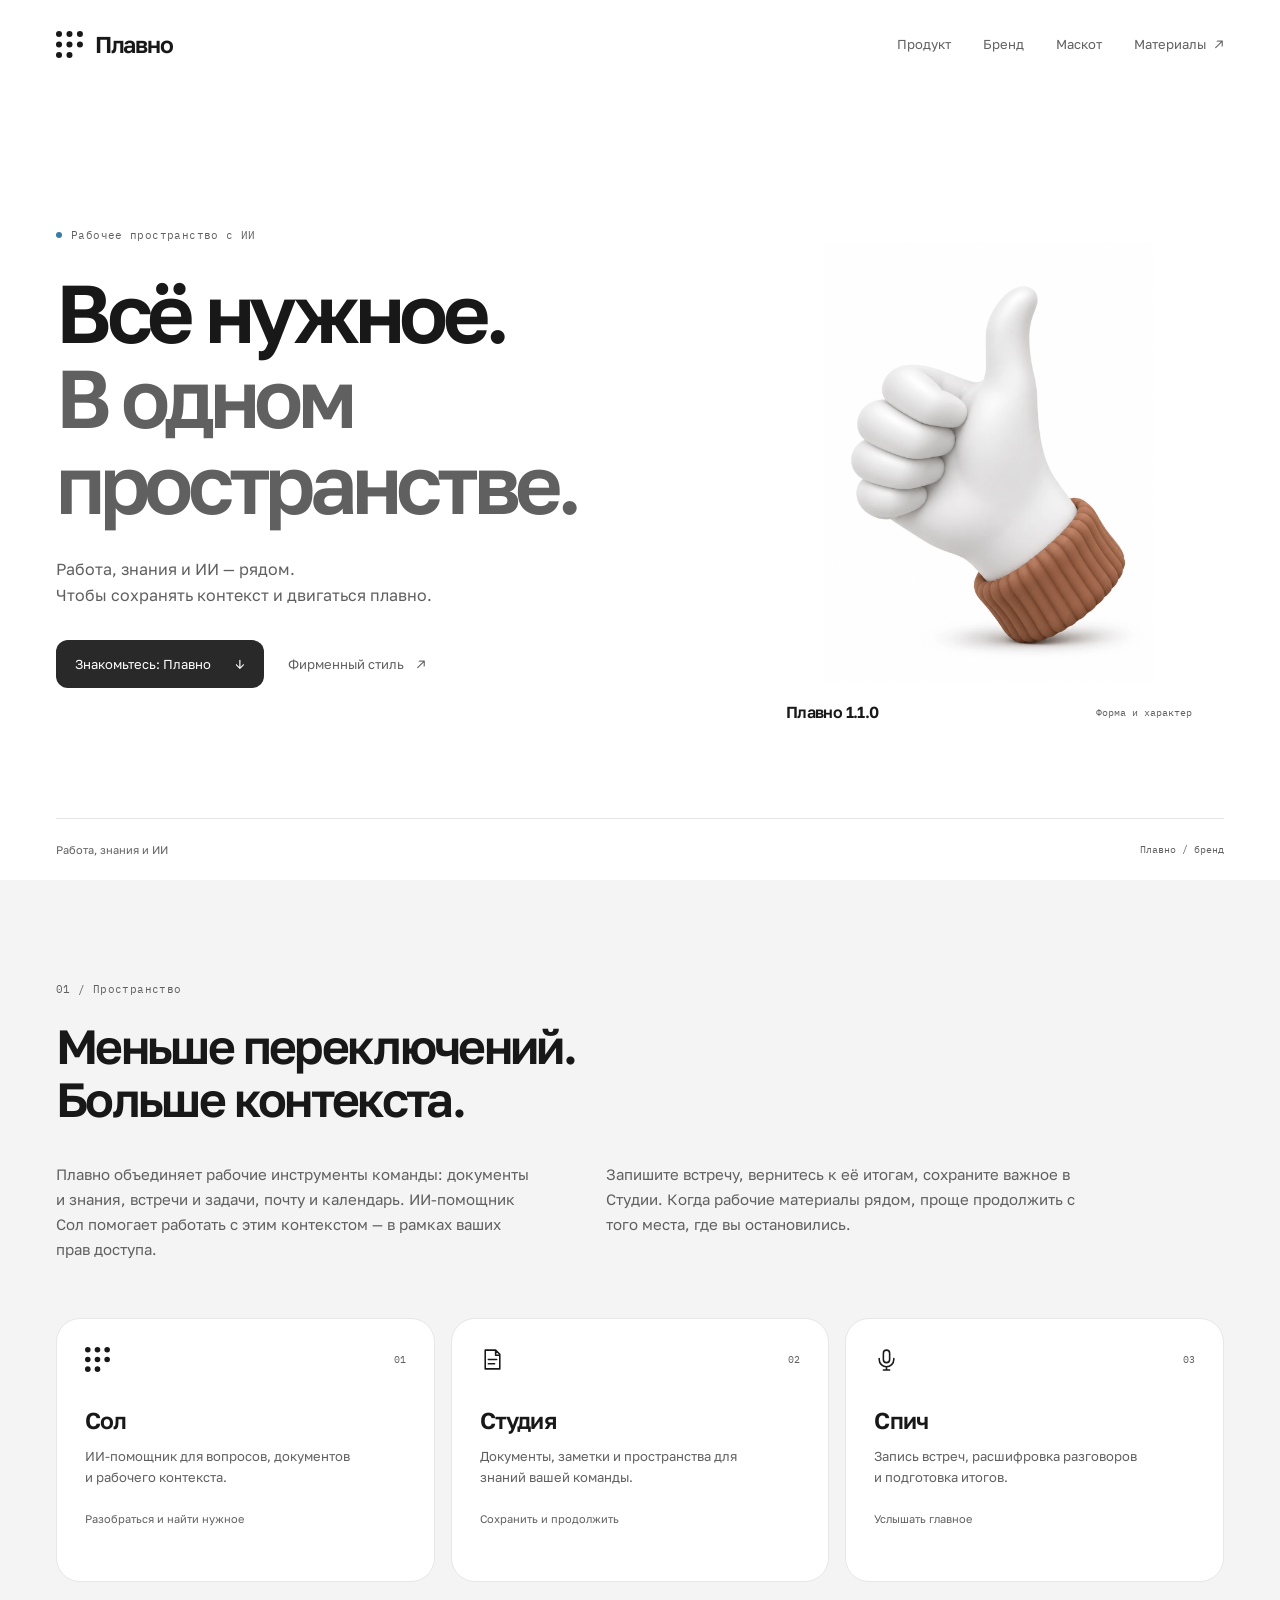
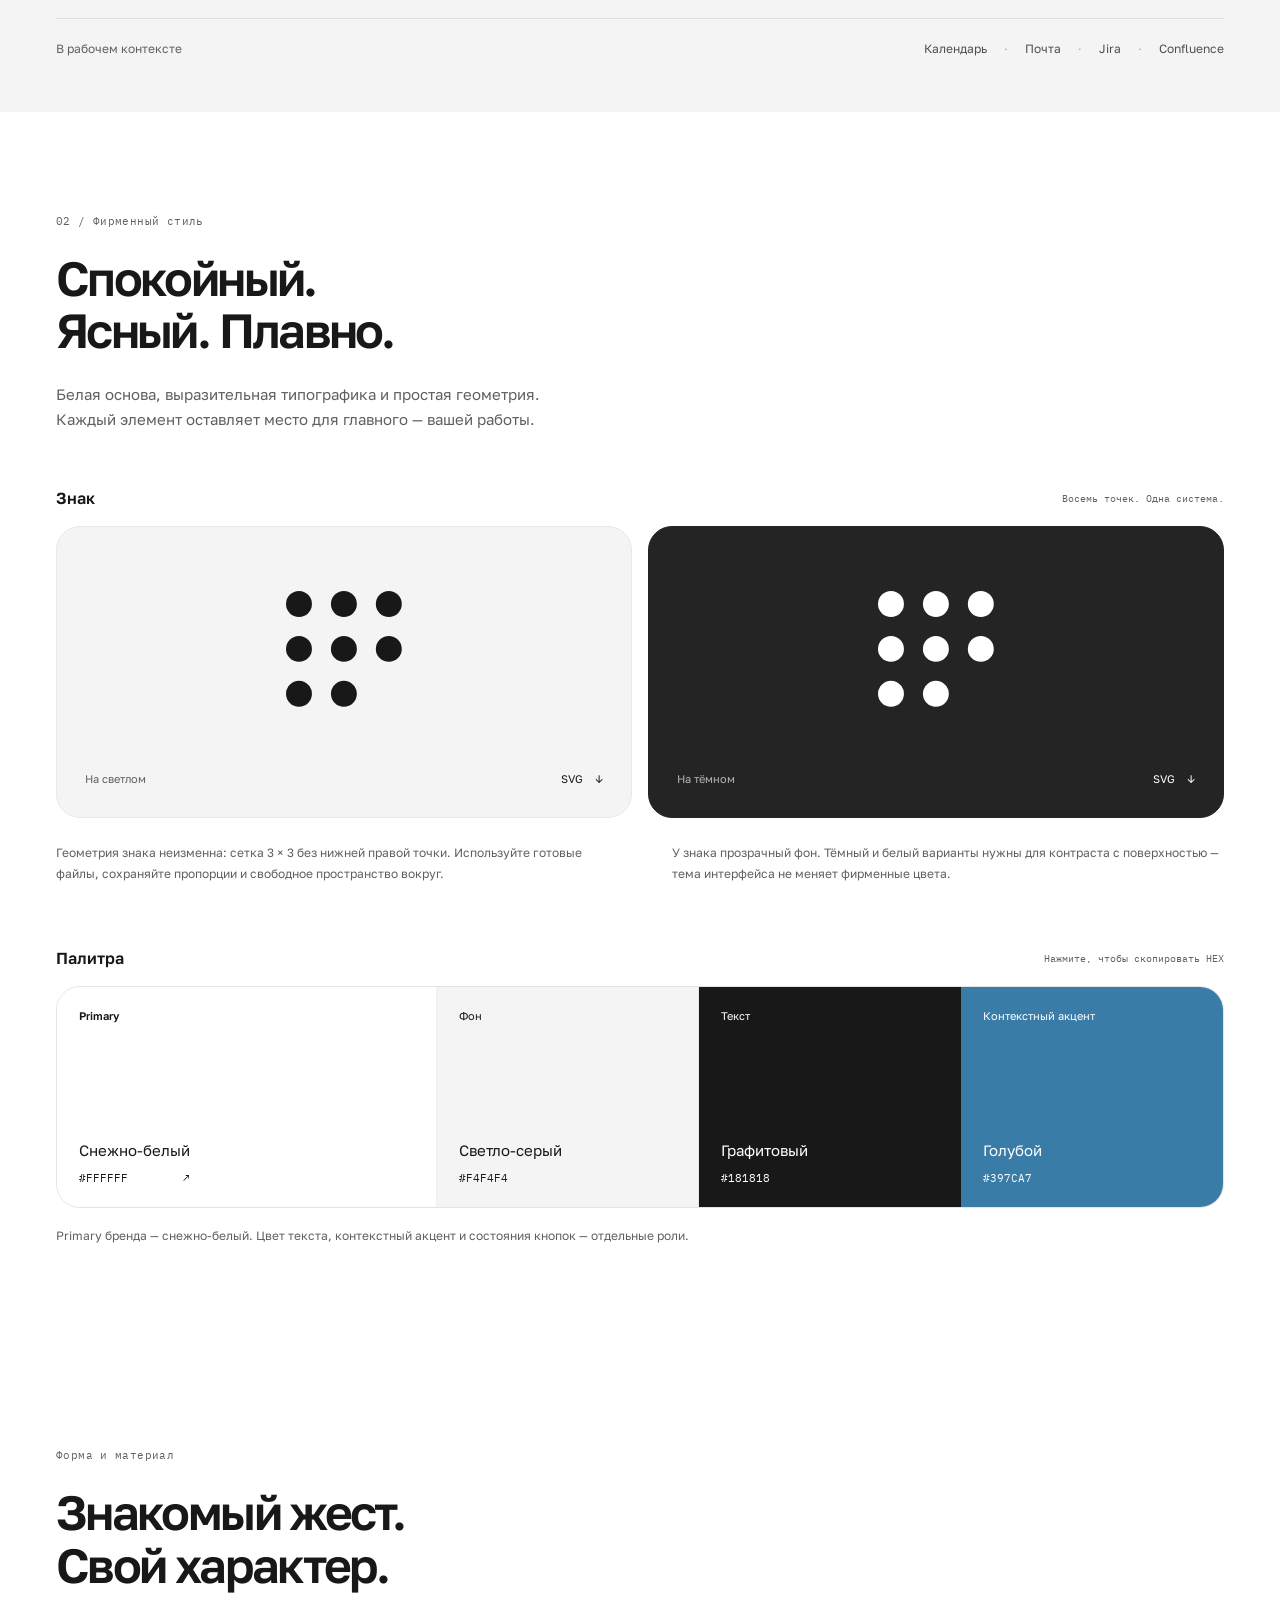
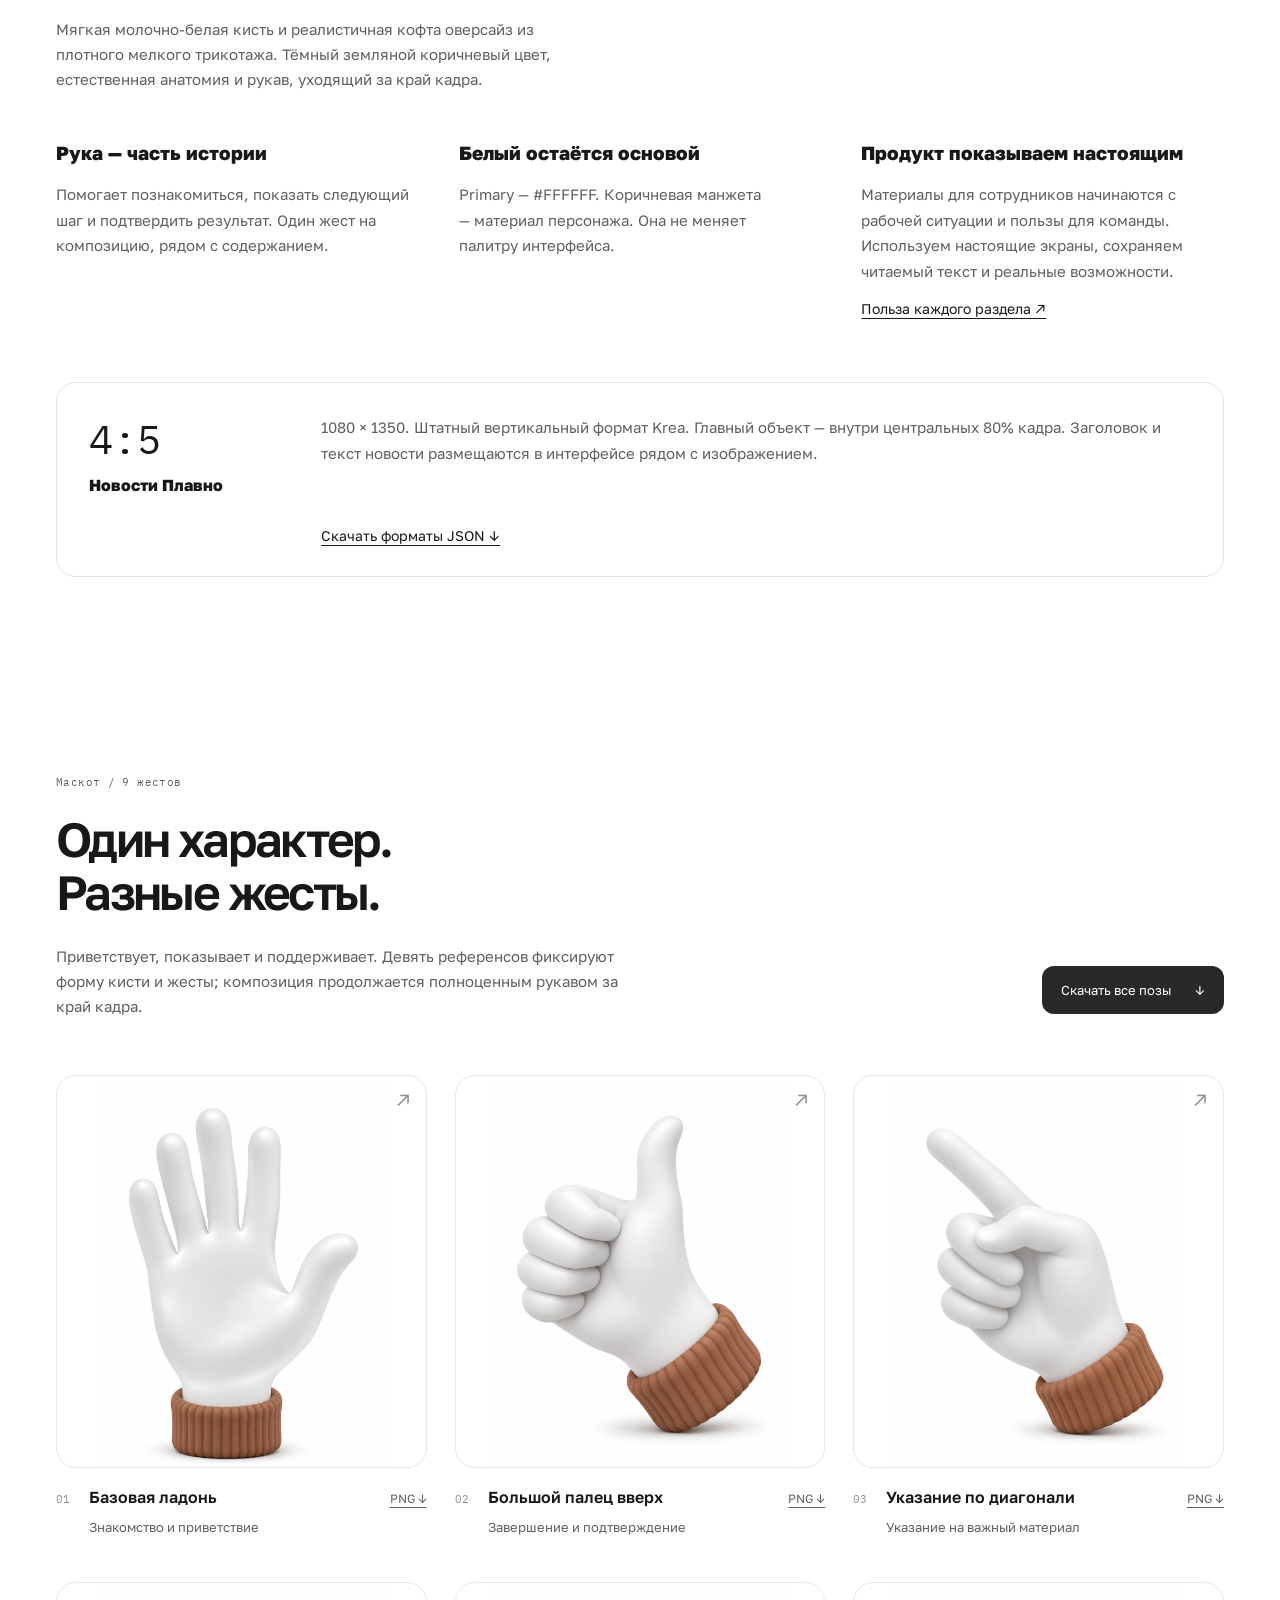
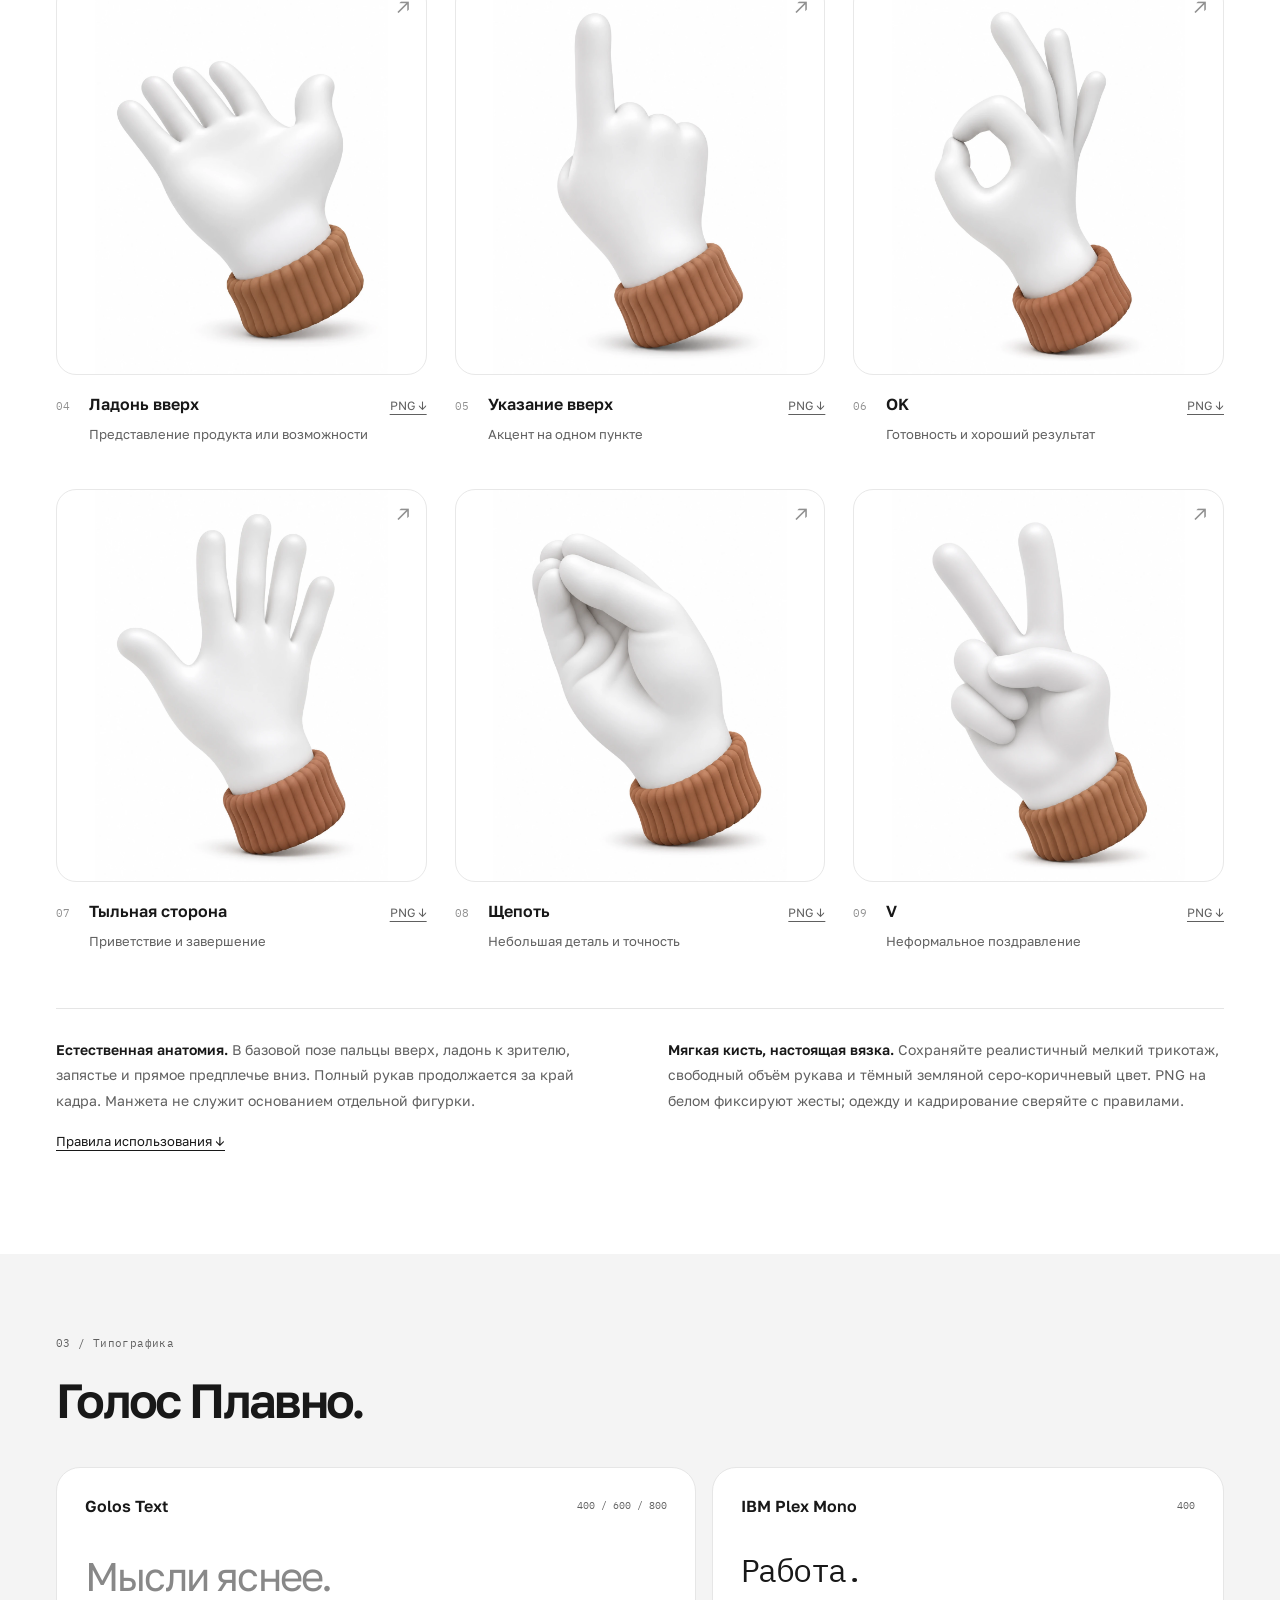
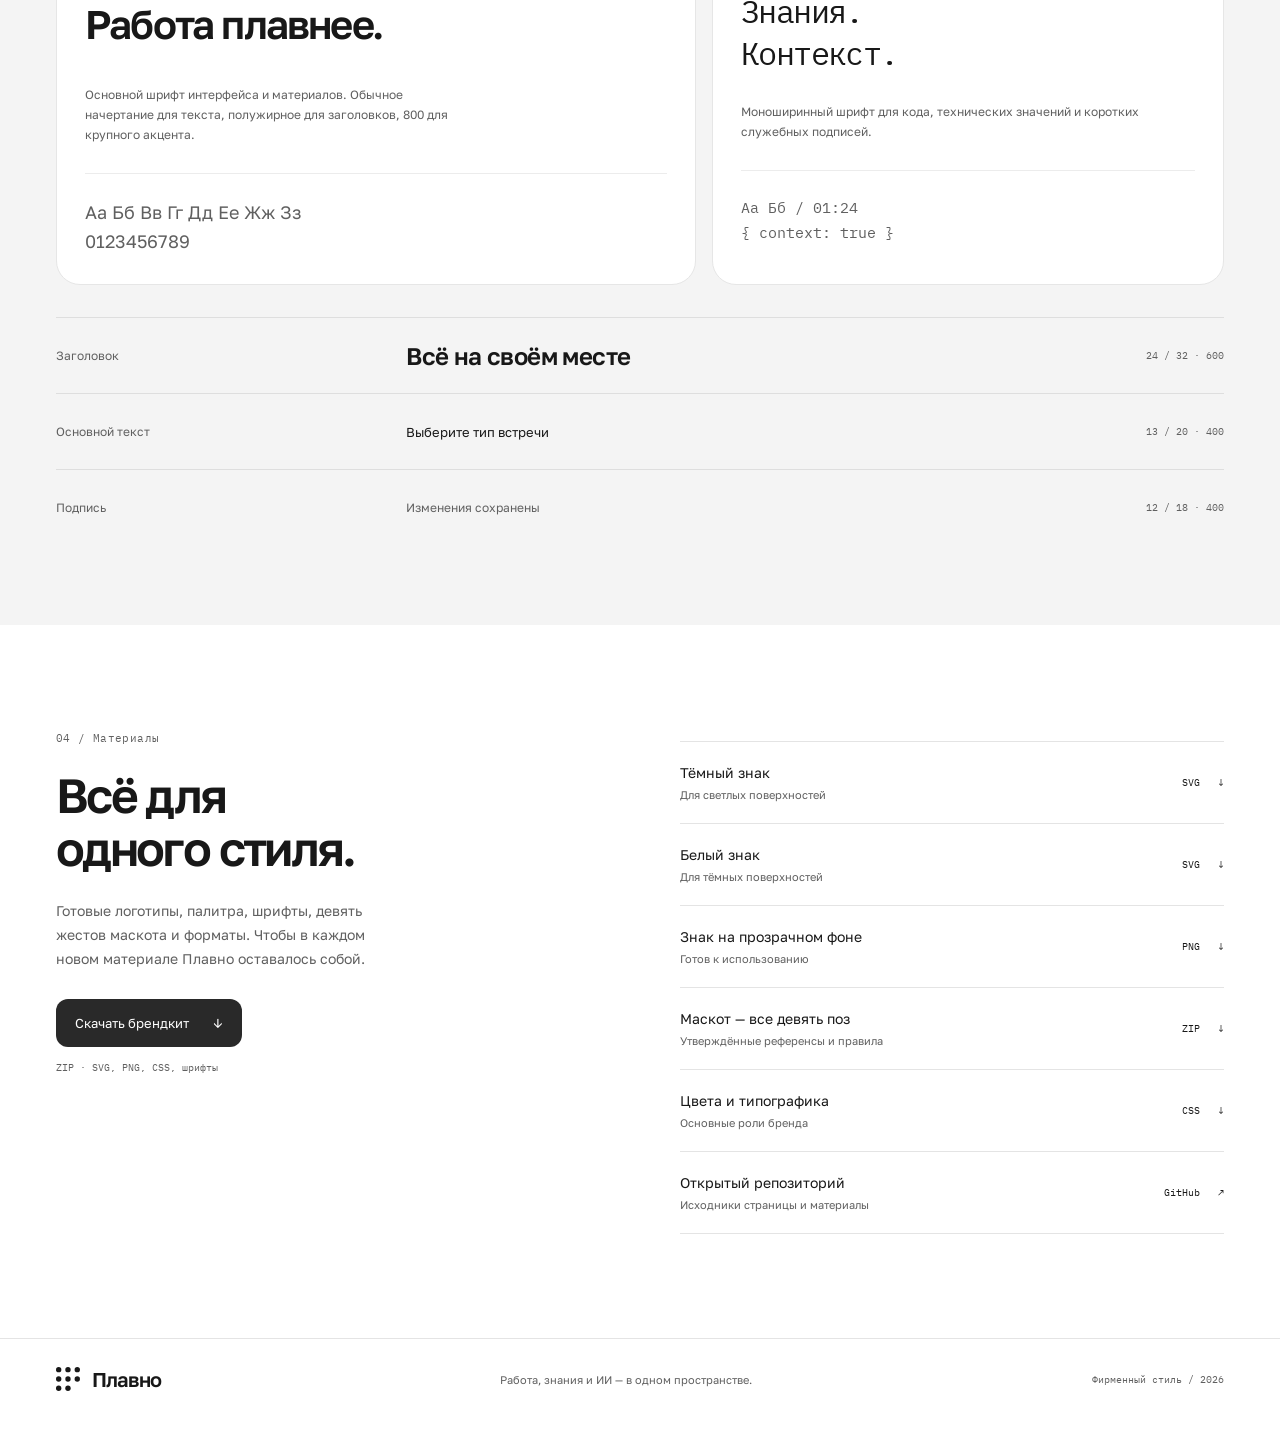
==== commit 6b6517d4: "Добавили пользу 11 разделов и по несколько рабочих экранов Собрали 30 референсов из полного локально" ====
--- a/brand.html
+++ b/brand.html
@@ -17,7 +17,7 @@
   <link rel="preload" href="assets/fonts/golos-400.ttf" as="font" type="font/ttf" crossorigin>
   <link rel="preload" href="assets/fonts/golos-600.ttf" as="font" type="font/ttf" crossorigin>
   <link rel="stylesheet" href="brand-page.css">
-  <link rel="stylesheet" href="brand-visuals.css?v=20261105-4">
+  <link rel="stylesheet" href="brand-visuals.css?v=20261105-5">
   <script src="brand-page.js" defer></script>
 </head>
 <body>
@@ -83,16 +83,16 @@
     </section>
 
     <section class="visual-language shell" id="visual-language" aria-labelledby="visual-title">
-      <div class="section-heading"><p class="eyebrow">Форма и материал</p><h2 id="visual-title">Знакомый жест.<br>Свой характер.</h2><p class="section-lead">Характер релиза 1.1.0 в более мягкой анимационной форме: молочно-белый сатин, рассеянный свет и округлая ребристая манжета.</p></div>
-      <div class="visual-rules"><article><h3>Рука — часть истории</h3><p>Помогает познакомиться, показать следующий шаг и подтвердить результат. Один жест на композицию, рядом с содержанием.</p></article><article><h3>Белый остаётся основой</h3><p>Primary — #FFFFFF. Коричневая манжета — материал персонажа. Она не меняет палитру интерфейса.</p></article><article><h3>Продукт показываем настоящим</h3><p>Снимки приложения со специально подготовленными демонстрационными данными. Сохраняем читаемый текст и реальные возможности.</p><a href="index.html#product">Посмотреть все разделы ↗</a></article></div>
+      <div class="section-heading"><p class="eyebrow">Форма и материал</p><h2 id="visual-title">Знакомый жест.<br>Свой характер.</h2><p class="section-lead">Мягкая молочно-белая кисть и реалистичная кофта оверсайз из плотного мелкого трикотажа. Тёмный земляной коричневый цвет, естественная анатомия и рукав, уходящий за край кадра.</p></div>
+      <div class="visual-rules"><article><h3>Рука — часть истории</h3><p>Помогает познакомиться, показать следующий шаг и подтвердить результат. Один жест на композицию, рядом с содержанием.</p></article><article><h3>Белый остаётся основой</h3><p>Primary — #FFFFFF. Коричневая манжета — материал персонажа. Она не меняет палитру интерфейса.</p></article><article><h3>Продукт показываем настоящим</h3><p>Материалы для сотрудников начинаются с рабочей ситуации и пользы для команды. Используем настоящие экраны, сохраняем читаемый текст и реальные возможности.</p><a href="index.html#company-products">Польза каждого раздела ↗</a></article></div>
       <div class="format-rule"><div><span class="mono">4:5</span><h3>Новости Плавно</h3></div><p>1080 × 1350. Штатный вертикальный формат Krea. Главный объект — внутри центральных 80% кадра. Заголовок и текст новости размещаются в интерфейсе рядом с изображением.</p><a href="assets/media-presets.json" download>Скачать форматы JSON ↓</a></div>
     </section>
 
 
     <section class="mascot-section shell" id="mascot" aria-labelledby="mascot-title">
-      <div class="mascot-heading"><div class="section-heading"><p class="eyebrow">Маскот / 9 жестов</p><h2 id="mascot-title">Один характер.<br>Разные жесты.</h2><p class="section-lead">Приветствует, показывает и поддерживает. Мягкая форма делает рабочие материалы чуть человечнее.</p></div><a class="button solid" href="assets/plavno-mascot.zip" download>Скачать все позы <span aria-hidden="true">↓</span></a></div>
+      <div class="mascot-heading"><div class="section-heading"><p class="eyebrow">Маскот / 9 жестов</p><h2 id="mascot-title">Один характер.<br>Разные жесты.</h2><p class="section-lead">Приветствует, показывает и поддерживает. Девять референсов фиксируют форму кисти и жесты; композиция продолжается полноценным рукавом за край кадра.</p></div><a class="button solid" href="assets/plavno-mascot.zip" download>Скачать все позы <span aria-hidden="true">↓</span></a></div>
       <div class="pose-grid"><article class="pose-card"><a class="pose-preview" href="assets/mascot/hand-open.png" target="_blank" rel="noopener" aria-label="Открыть в полном размере: Базовая ладонь"><img src="assets/mascot/hand-open.webp" width="1086" height="1448" loading="lazy" alt="Маскот Плавно: базовая ладонь"><span class="pose-expand" aria-hidden="true">↗</span></a><div class="pose-caption"><span class="mono">01</span><h3>Базовая ладонь</h3><a href="assets/mascot/hand-open.png" download aria-label="Скачать PNG: Базовая ладонь">PNG ↓</a><p>Знакомство и приветствие</p></div></article><article class="pose-card"><a class="pose-preview" href="assets/mascot/hand-thumbs-up.png" target="_blank" rel="noopener" aria-label="Открыть в полном размере: Большой палец вверх"><img src="assets/mascot/hand-thumbs-up.webp" width="1086" height="1448" loading="lazy" alt="Маскот Плавно: большой палец вверх"><span class="pose-expand" aria-hidden="true">↗</span></a><div class="pose-caption"><span class="mono">02</span><h3>Большой палец вверх</h3><a href="assets/mascot/hand-thumbs-up.png" download aria-label="Скачать PNG: Большой палец вверх">PNG ↓</a><p>Завершение и подтверждение</p></div></article><article class="pose-card"><a class="pose-preview" href="assets/mascot/hand-point-diagonal.png" target="_blank" rel="noopener" aria-label="Открыть в полном размере: Указание по диагонали"><img src="assets/mascot/hand-point-diagonal.webp" width="1086" height="1448" loading="lazy" alt="Маскот Плавно: указание по диагонали"><span class="pose-expand" aria-hidden="true">↗</span></a><div class="pose-caption"><span class="mono">03</span><h3>Указание по диагонали</h3><a href="assets/mascot/hand-point-diagonal.png" download aria-label="Скачать PNG: Указание по диагонали">PNG ↓</a><p>Указание на важный материал</p></div></article><article class="pose-card"><a class="pose-preview" href="assets/mascot/hand-present.png" target="_blank" rel="noopener" aria-label="Открыть в полном размере: Ладонь вверх"><img src="assets/mascot/hand-present.webp" width="1086" height="1448" loading="lazy" alt="Маскот Плавно: ладонь вверх"><span class="pose-expand" aria-hidden="true">↗</span></a><div class="pose-caption"><span class="mono">04</span><h3>Ладонь вверх</h3><a href="assets/mascot/hand-present.png" download aria-label="Скачать PNG: Ладонь вверх">PNG ↓</a><p>Представление продукта или возможности</p></div></article><article class="pose-card"><a class="pose-preview" href="assets/mascot/hand-point-up-back.png" target="_blank" rel="noopener" aria-label="Открыть в полном размере: Указание вверх"><img src="assets/mascot/hand-point-up-back.webp" width="1086" height="1448" loading="lazy" alt="Маскот Плавно: указание вверх"><span class="pose-expand" aria-hidden="true">↗</span></a><div class="pose-caption"><span class="mono">05</span><h3>Указание вверх</h3><a href="assets/mascot/hand-point-up-back.png" download aria-label="Скачать PNG: Указание вверх">PNG ↓</a><p>Акцент на одном пункте</p></div></article><article class="pose-card"><a class="pose-preview" href="assets/mascot/hand-okay.png" target="_blank" rel="noopener" aria-label="Открыть в полном размере: OK"><img src="assets/mascot/hand-okay.webp" width="1086" height="1448" loading="lazy" alt="Маскот Плавно: ok"><span class="pose-expand" aria-hidden="true">↗</span></a><div class="pose-caption"><span class="mono">06</span><h3>OK</h3><a href="assets/mascot/hand-okay.png" download aria-label="Скачать PNG: OK">PNG ↓</a><p>Готовность и хороший результат</p></div></article><article class="pose-card"><a class="pose-preview" href="assets/mascot/hand-wave-back.png" target="_blank" rel="noopener" aria-label="Открыть в полном размере: Тыльная сторона"><img src="assets/mascot/hand-wave-back.webp" width="1086" height="1448" loading="lazy" alt="Маскот Плавно: тыльная сторона"><span class="pose-expand" aria-hidden="true">↗</span></a><div class="pose-caption"><span class="mono">07</span><h3>Тыльная сторона</h3><a href="assets/mascot/hand-wave-back.png" download aria-label="Скачать PNG: Тыльная сторона">PNG ↓</a><p>Приветствие и завершение</p></div></article><article class="pose-card"><a class="pose-preview" href="assets/mascot/hand-pinch.png" target="_blank" rel="noopener" aria-label="Открыть в полном размере: Щепоть"><img src="assets/mascot/hand-pinch.webp" width="1086" height="1448" loading="lazy" alt="Маскот Плавно: щепоть"><span class="pose-expand" aria-hidden="true">↗</span></a><div class="pose-caption"><span class="mono">08</span><h3>Щепоть</h3><a href="assets/mascot/hand-pinch.png" download aria-label="Скачать PNG: Щепоть">PNG ↓</a><p>Небольшая деталь и точность</p></div></article><article class="pose-card"><a class="pose-preview" href="assets/mascot/hand-peace.png" target="_blank" rel="noopener" aria-label="Открыть в полном размере: V"><img src="assets/mascot/hand-peace.webp" width="1086" height="1448" loading="lazy" alt="Маскот Плавно: v"><span class="pose-expand" aria-hidden="true">↗</span></a><div class="pose-caption"><span class="mono">09</span><h3>V</h3><a href="assets/mascot/hand-peace.png" download aria-label="Скачать PNG: V">PNG ↓</a><p>Неформальное поздравление</p></div></article></div>
-      <div class="mascot-notes"><p><strong>Один жест — одна мысль.</strong> Размещайте руку рядом с содержанием, оставляйте ей воздух. Сохраняйте пропорции пальцев, мягкий материал и цвет манжеты.</p><p><strong>Референсы на белом.</strong> В наборе PNG 1086 × 1448 с непрозрачным белым фоном. Для другой сцены используйте выбранную позу как референс, сохраняя форму и характер.</p></div>
+      <div class="mascot-notes"><p><strong>Естественная анатомия.</strong> В базовой позе пальцы вверх, ладонь к зрителю, запястье и прямое предплечье вниз. Полный рукав продолжается за край кадра. Манжета не служит основанием отдельной фигурки.</p><p><strong>Мягкая кисть, настоящая вязка.</strong> Сохраняйте реалистичный мелкий трикотаж, свободный объём рукава и тёмный земляной серо-коричневый цвет. PNG на белом фиксируют жесты; одежду и кадрирование сверяйте с правилами.</p></div>
       <a class="mascot-guide-link" href="assets/mascot/guide.md" download>Правила использования ↓</a>
     </section>
 
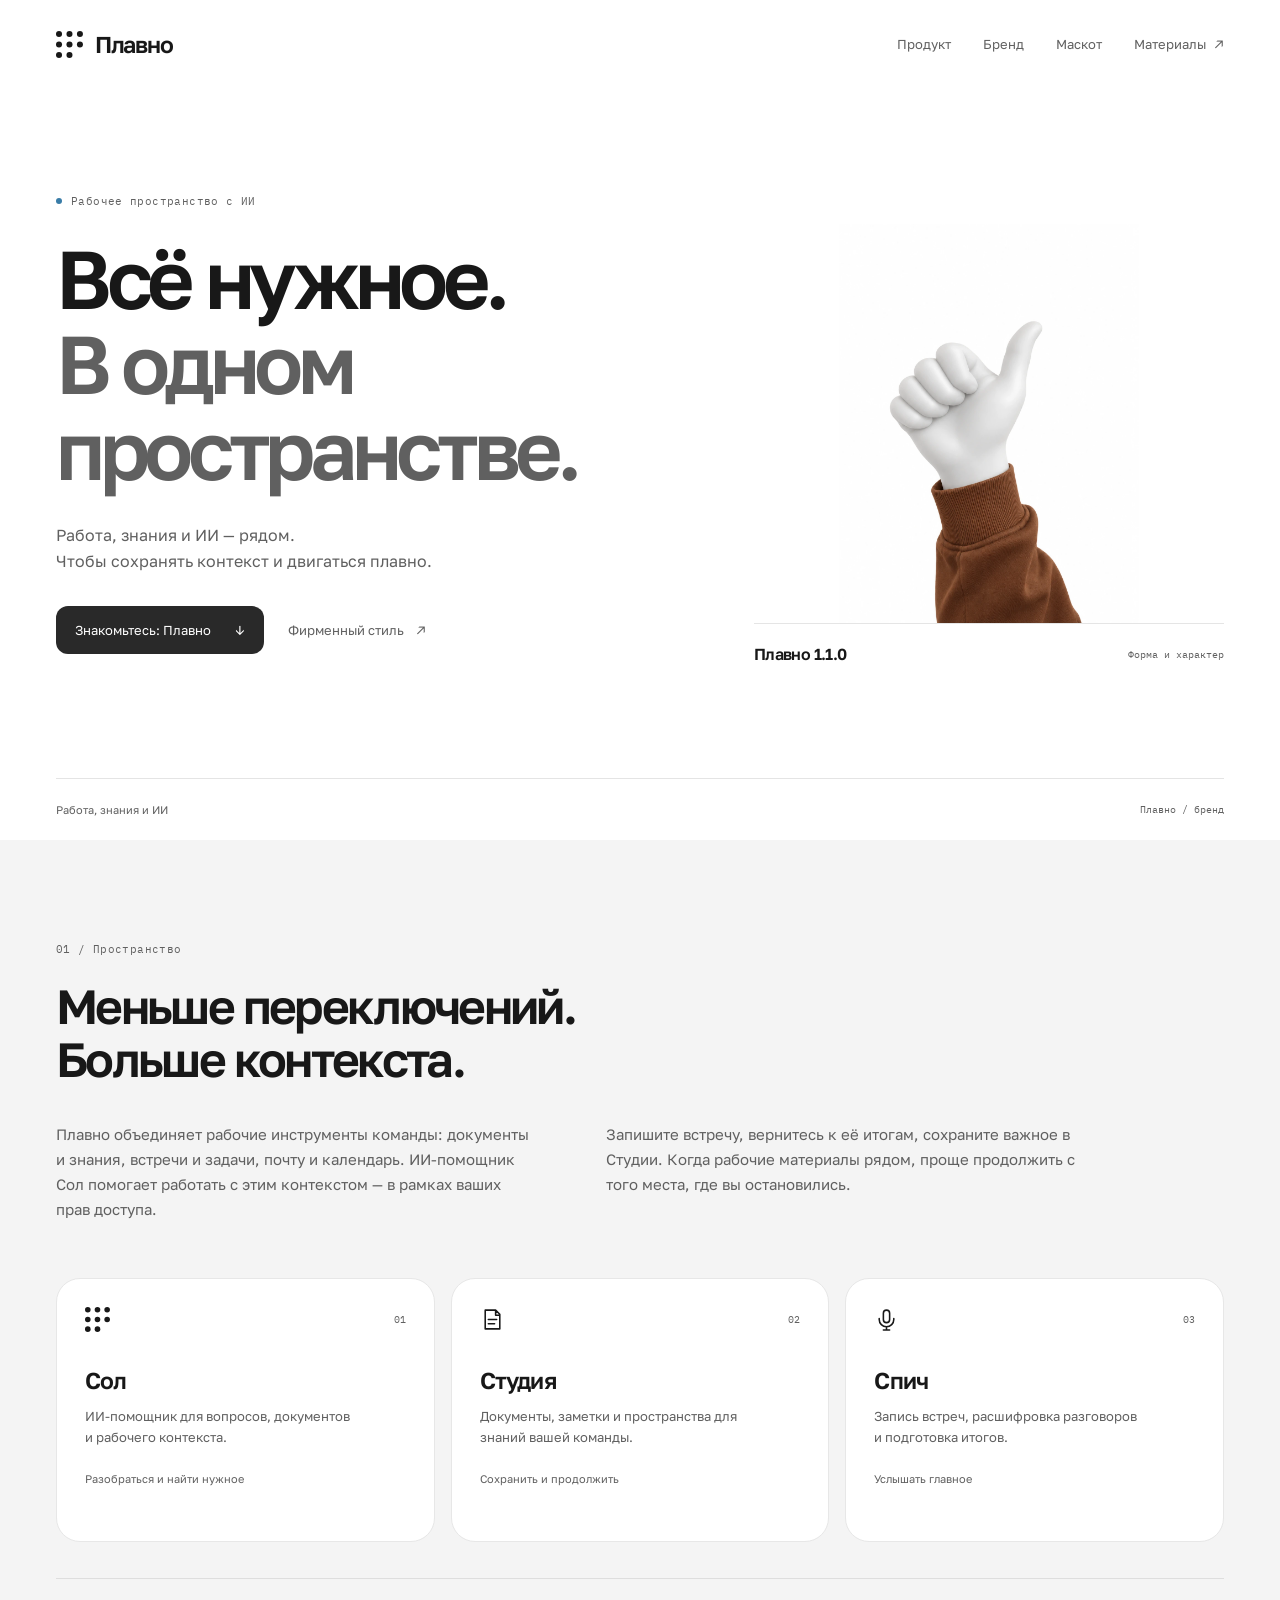
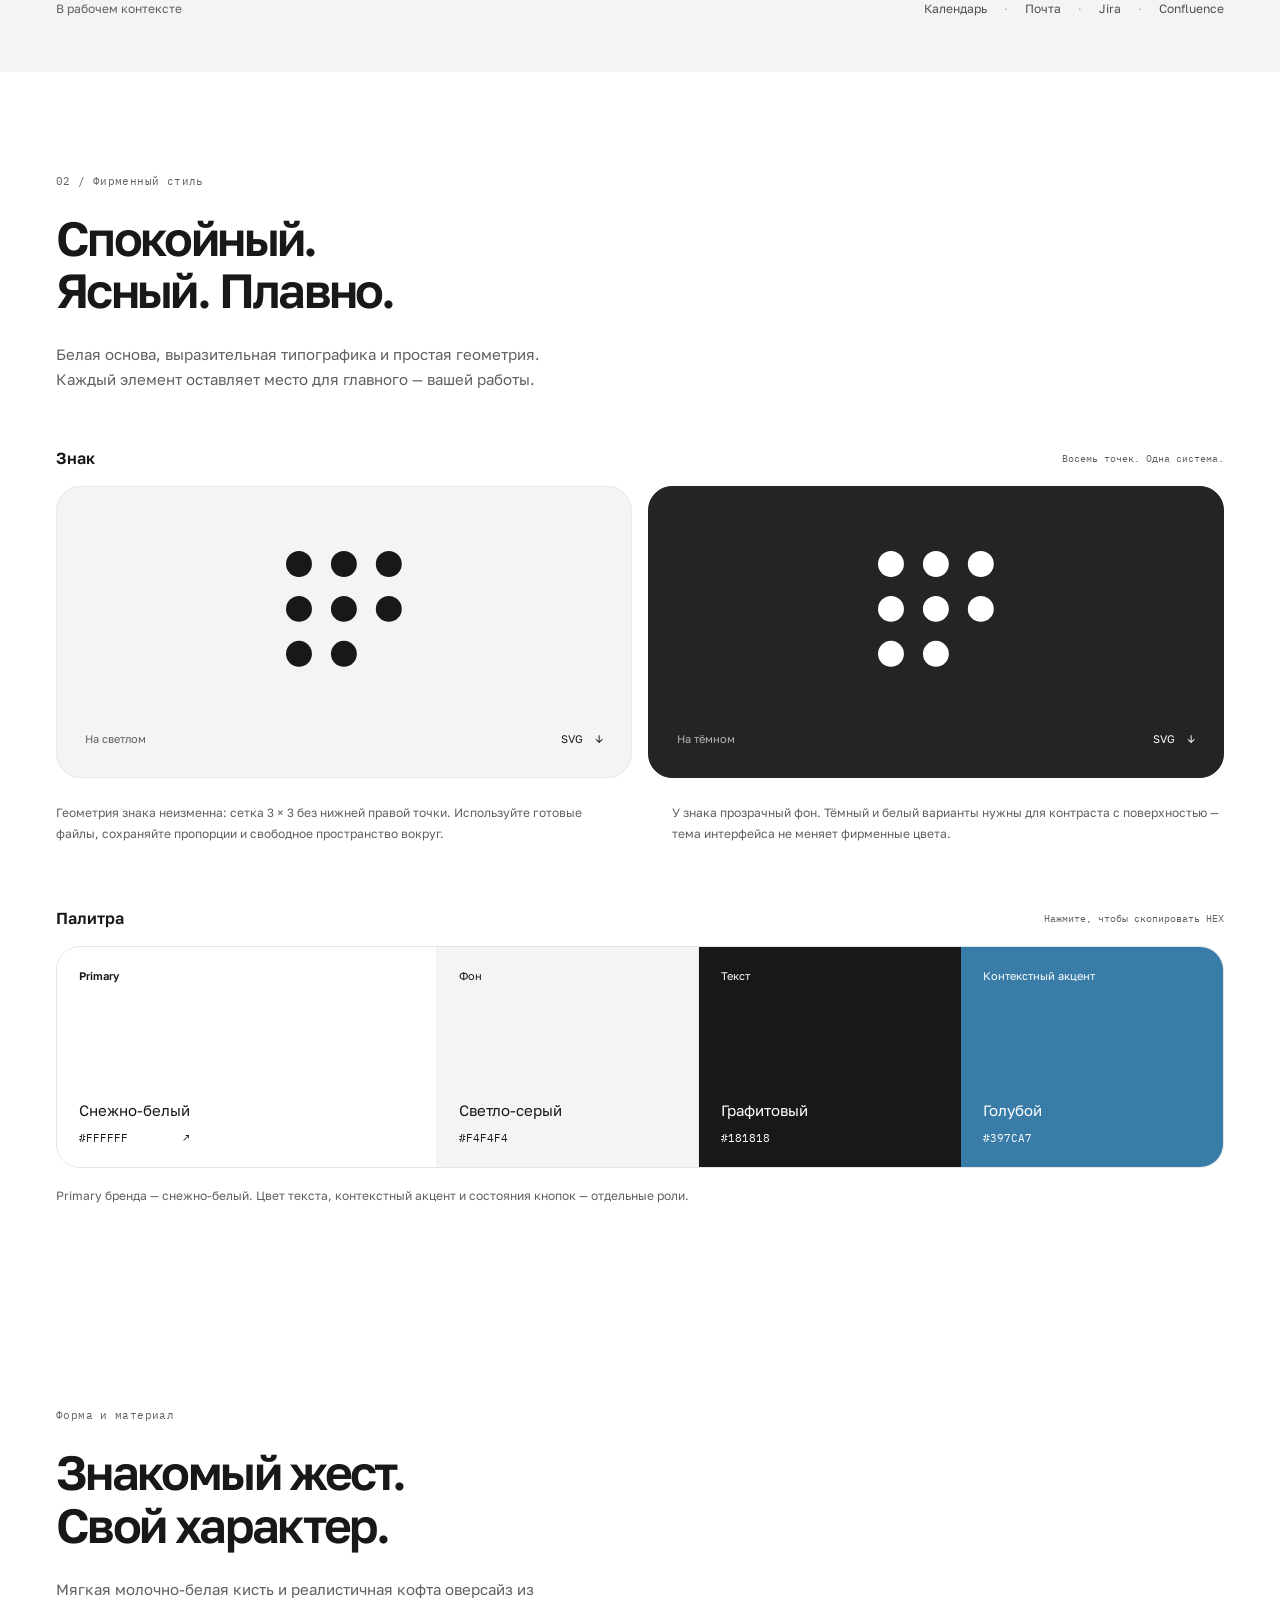
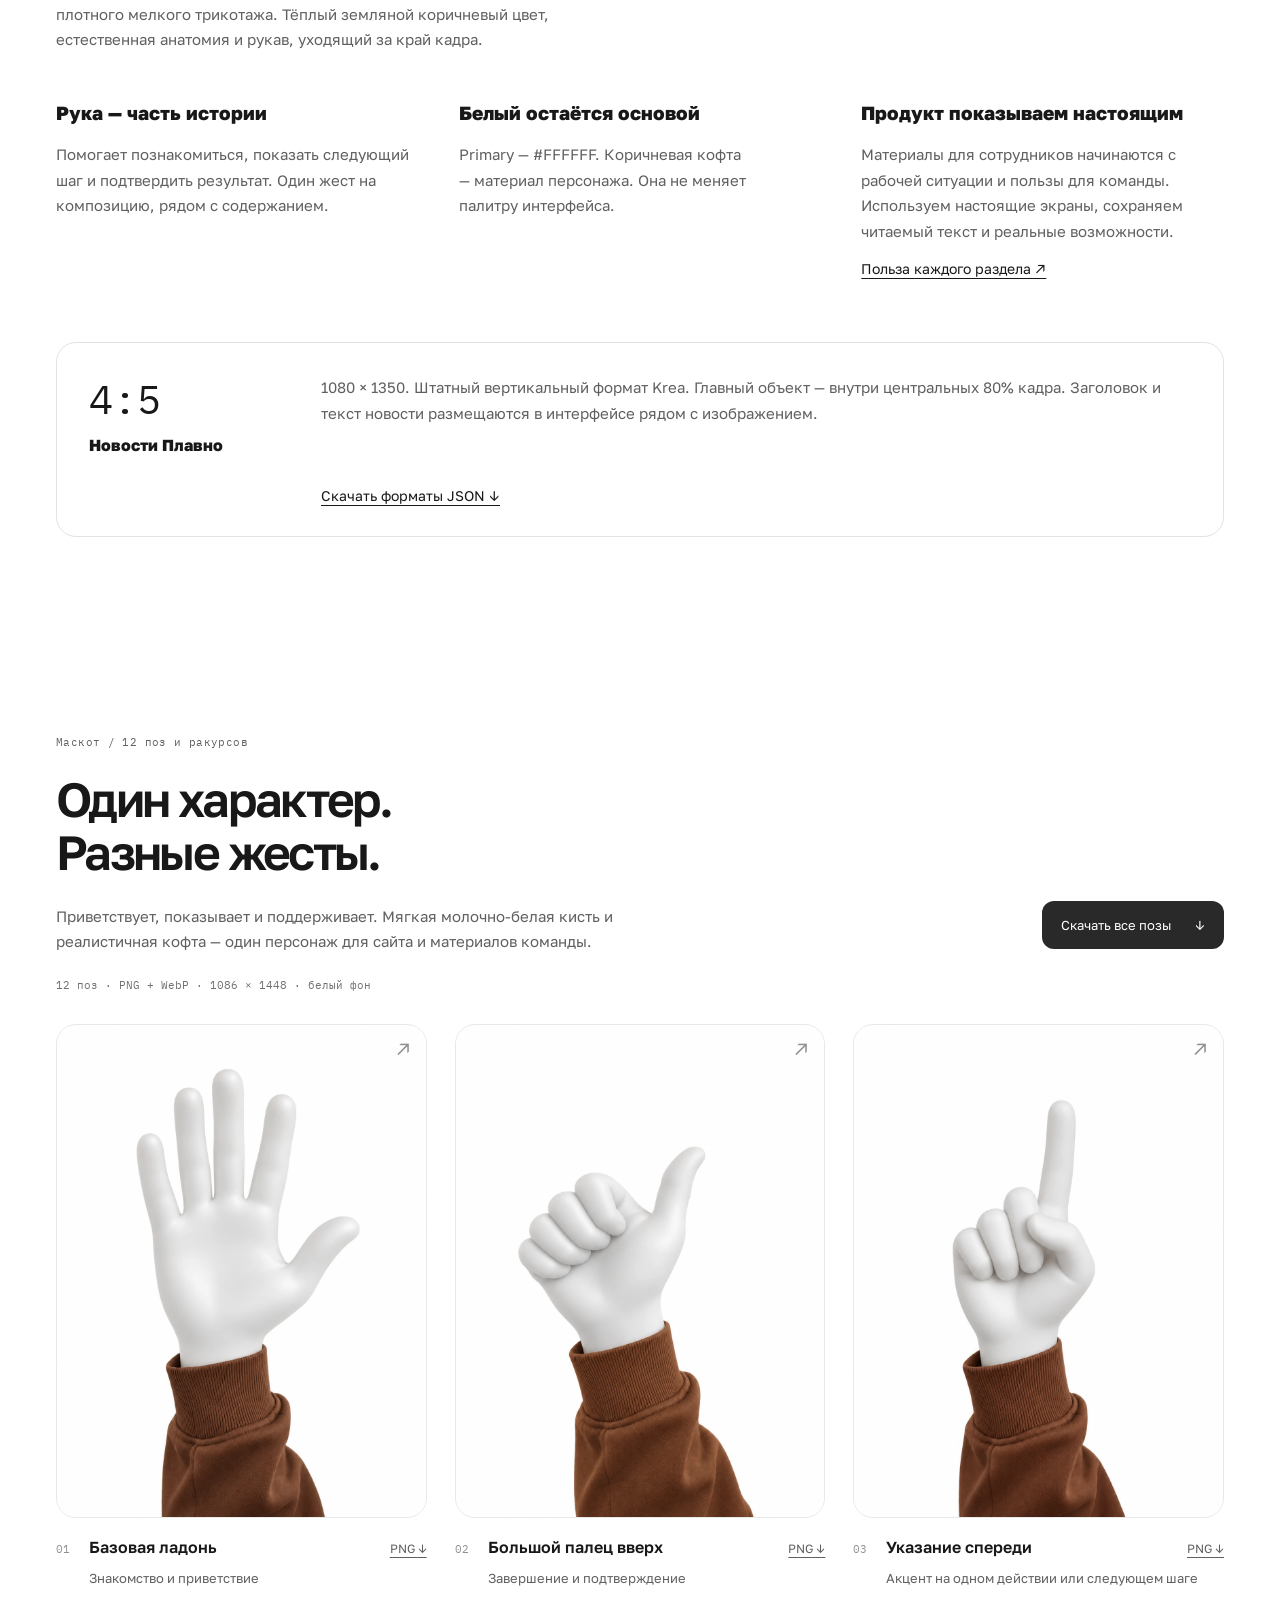
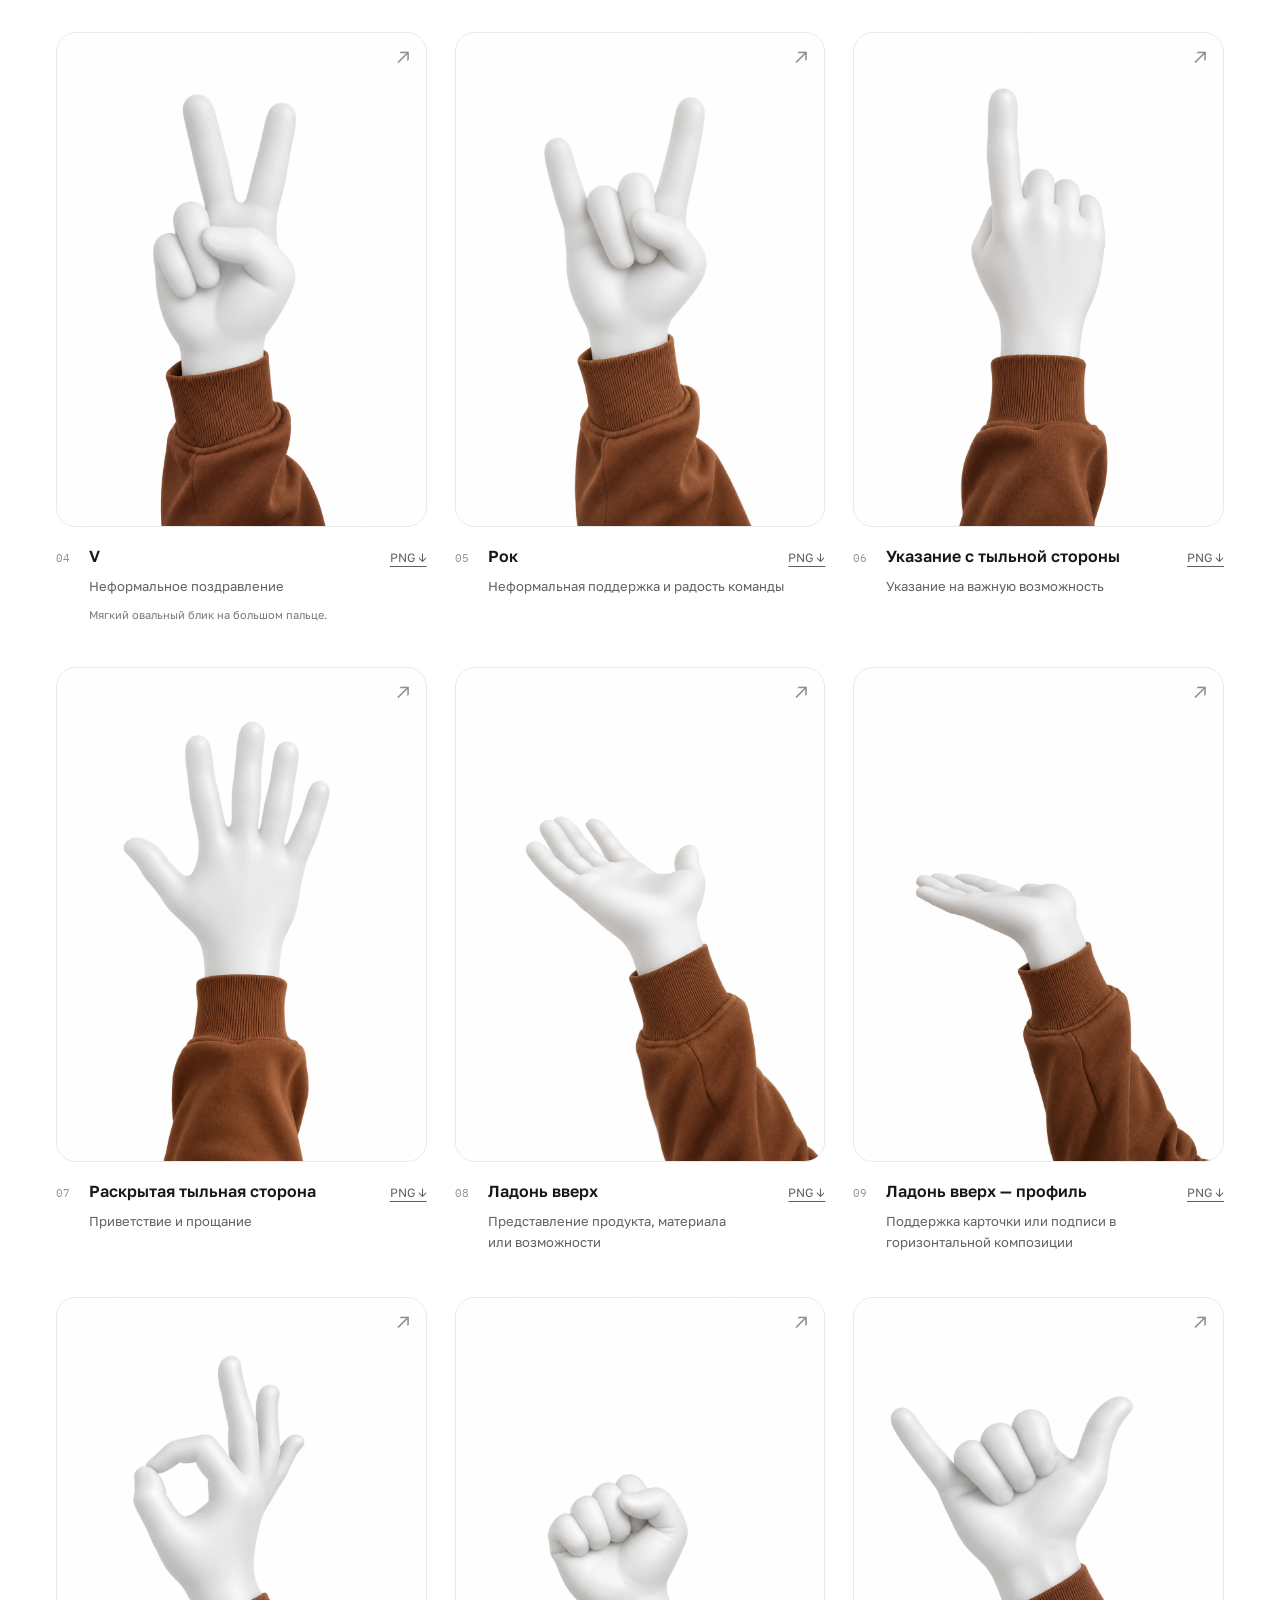
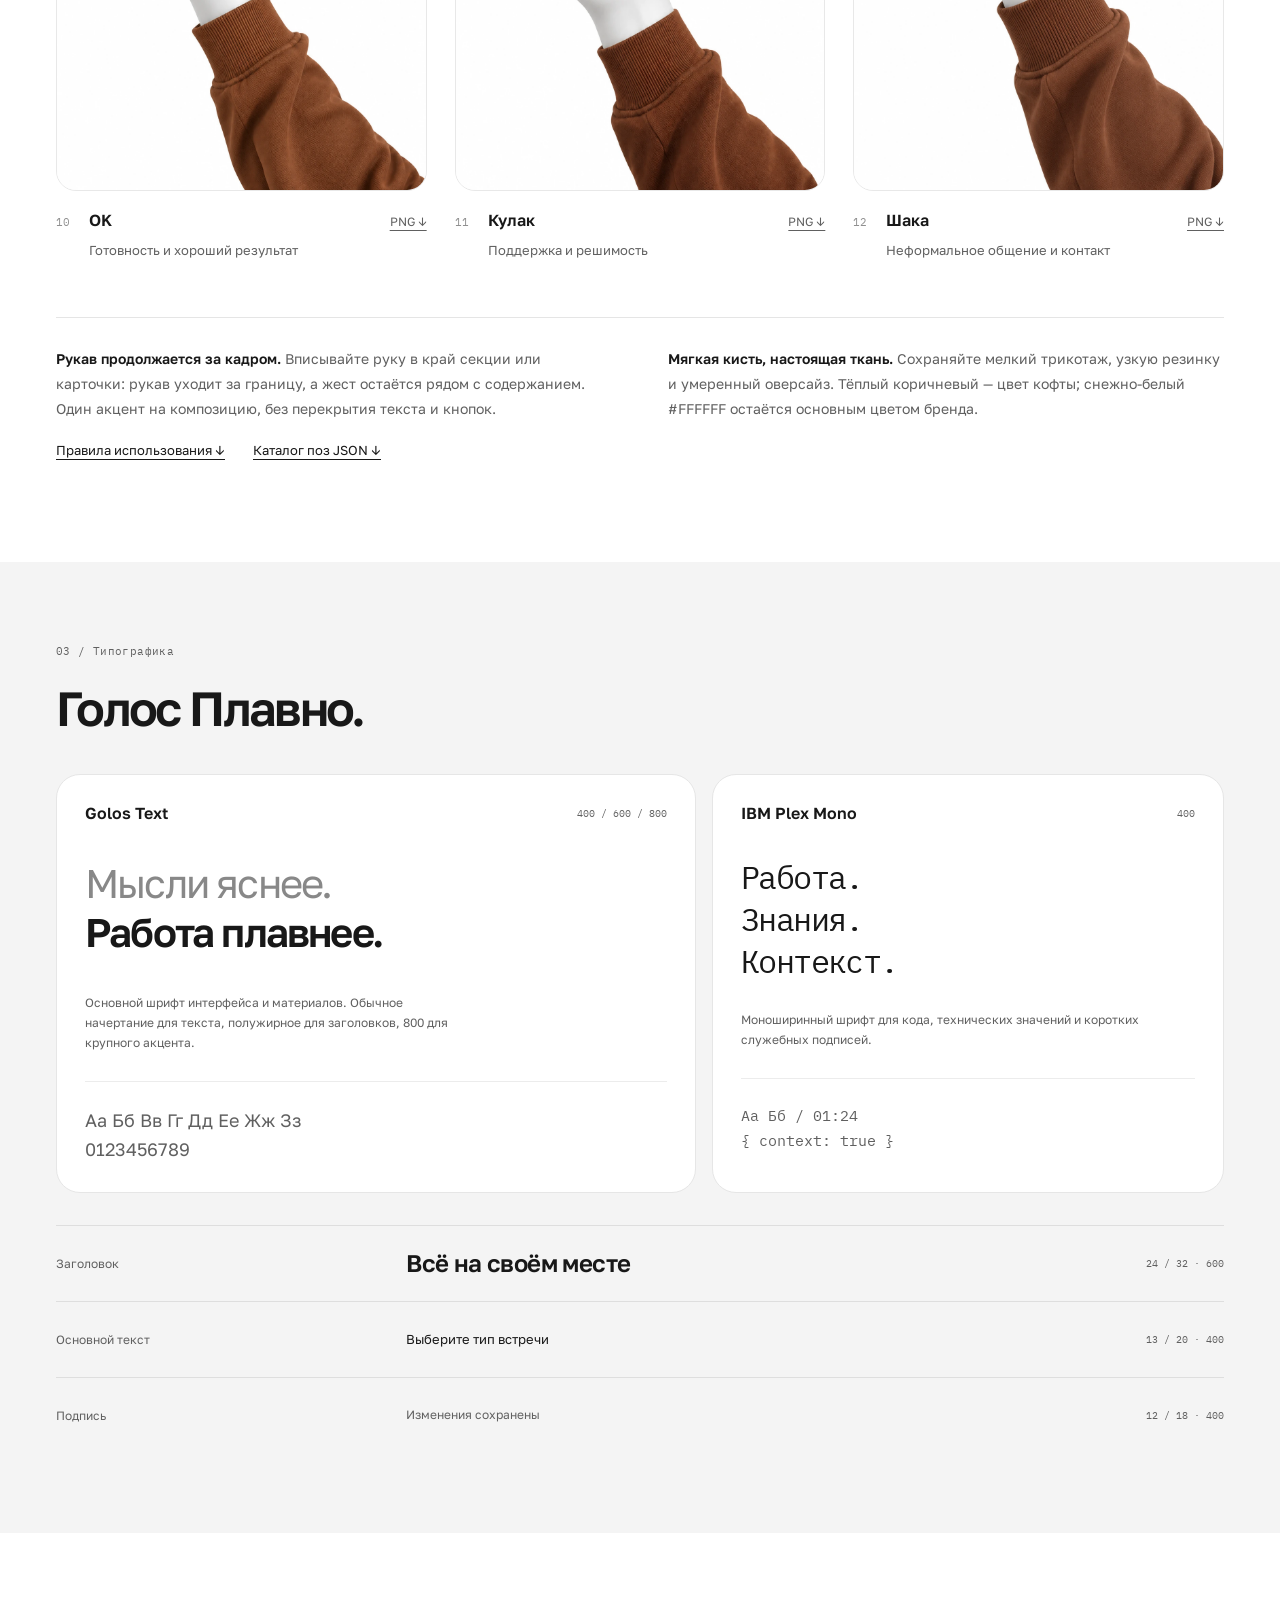
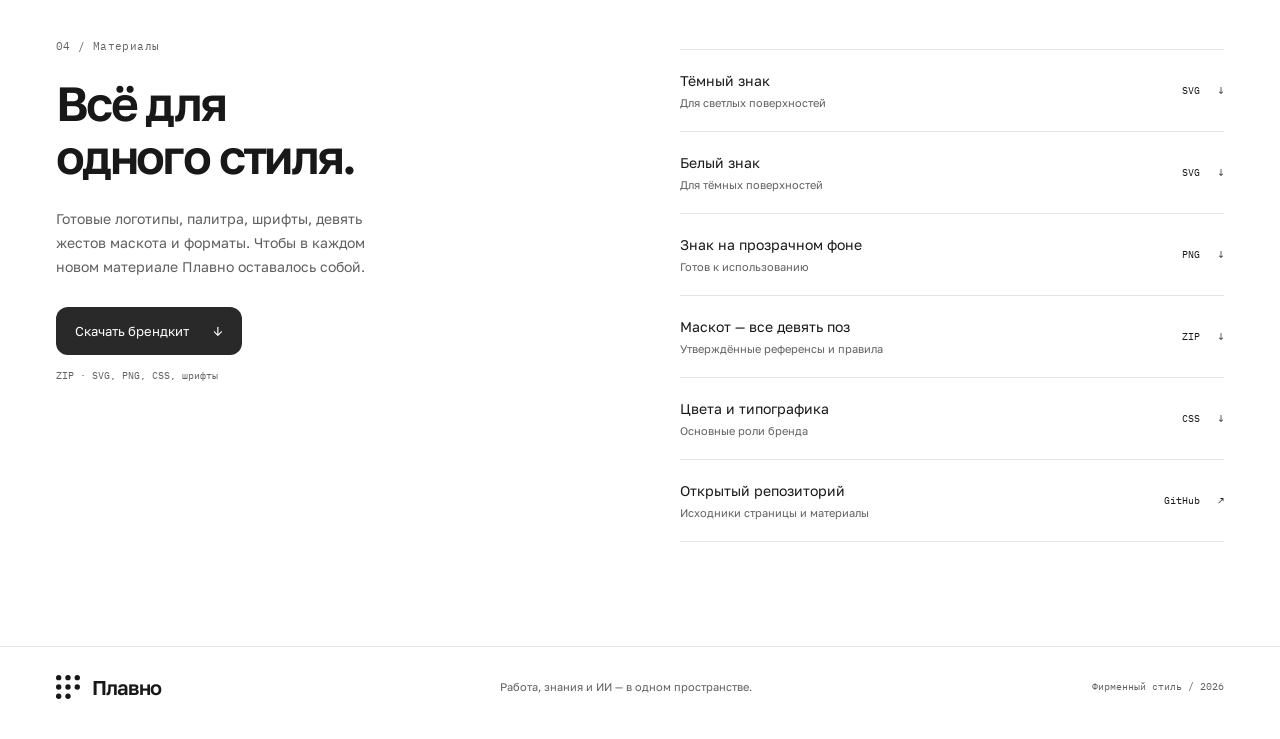
==== commit 767bab13: "Встроили маскота с рукавом в сайт и обновили бренд-кит Добавили 12 поз, правила размещения и архивы;" ====
--- a/brand.html
+++ b/brand.html
@@ -17,7 +17,7 @@
   <link rel="preload" href="assets/fonts/golos-400.ttf" as="font" type="font/ttf" crossorigin>
   <link rel="preload" href="assets/fonts/golos-600.ttf" as="font" type="font/ttf" crossorigin>
   <link rel="stylesheet" href="brand-page.css">
-  <link rel="stylesheet" href="brand-visuals.css?v=20261105-5">
+  <link rel="stylesheet" href="brand-visuals.css?v=20261107-1">
   <script src="brand-page.js" defer></script>
 </head>
 <body>
@@ -46,7 +46,7 @@
           <a class="text-link" href="#identity">Фирменный стиль <span aria-hidden="true">↗</span></a>
         </div>
       </div>
-      <div class="hero-art mascot-source" aria-label="Маскот Плавно — утверждённый мягкий стиль"><img src="assets/mascot/hand-thumbs-up.webp" width="330" height="440" alt="Мягкая молочно-белая рука с большим пальцем вверх и коричневой ребристой манжетой"><div class="art-caption"><span>Плавно 1.1.0</span><span class="mono">Форма и характер</span></div></div>
+      <div class="hero-art mascot-source" aria-label="Маскот Плавно — мягкая кисть и реалистичная кофта"><div class="brand-mascot-stage"><img src="assets/mascot/sleeved/hand-thumbs-up.webp" width="330" height="440" alt="Мягкая молочно-белая рука с большим пальцем вверх и реалистичным коричневым рукавом"></div><div class="art-caption"><span>Плавно 1.1.0</span><span class="mono">Форма и характер</span></div></div>
       <div class="hero-footer"><span>Работа, знания и ИИ</span><span class="mono">Плавно / бренд</span></div>
     </section>
 
@@ -83,17 +83,18 @@
     </section>
 
     <section class="visual-language shell" id="visual-language" aria-labelledby="visual-title">
-      <div class="section-heading"><p class="eyebrow">Форма и материал</p><h2 id="visual-title">Знакомый жест.<br>Свой характер.</h2><p class="section-lead">Мягкая молочно-белая кисть и реалистичная кофта оверсайз из плотного мелкого трикотажа. Тёмный земляной коричневый цвет, естественная анатомия и рукав, уходящий за край кадра.</p></div>
-      <div class="visual-rules"><article><h3>Рука — часть истории</h3><p>Помогает познакомиться, показать следующий шаг и подтвердить результат. Один жест на композицию, рядом с содержанием.</p></article><article><h3>Белый остаётся основой</h3><p>Primary — #FFFFFF. Коричневая манжета — материал персонажа. Она не меняет палитру интерфейса.</p></article><article><h3>Продукт показываем настоящим</h3><p>Материалы для сотрудников начинаются с рабочей ситуации и пользы для команды. Используем настоящие экраны, сохраняем читаемый текст и реальные возможности.</p><a href="index.html#company-products">Польза каждого раздела ↗</a></article></div>
+      <div class="section-heading"><p class="eyebrow">Форма и материал</p><h2 id="visual-title">Знакомый жест.<br>Свой характер.</h2><p class="section-lead">Мягкая молочно-белая кисть и реалистичная кофта оверсайз из плотного мелкого трикотажа. Тёплый земляной коричневый цвет, естественная анатомия и рукав, уходящий за край кадра.</p></div>
+      <div class="visual-rules"><article><h3>Рука — часть истории</h3><p>Помогает познакомиться, показать следующий шаг и подтвердить результат. Один жест на композицию, рядом с содержанием.</p></article><article><h3>Белый остаётся основой</h3><p>Primary — #FFFFFF. Коричневая кофта — материал персонажа. Она не меняет палитру интерфейса.</p></article><article><h3>Продукт показываем настоящим</h3><p>Материалы для сотрудников начинаются с рабочей ситуации и пользы для команды. Используем настоящие экраны, сохраняем читаемый текст и реальные возможности.</p><a href="index.html#company-products">Польза каждого раздела ↗</a></article></div>
       <div class="format-rule"><div><span class="mono">4:5</span><h3>Новости Плавно</h3></div><p>1080 × 1350. Штатный вертикальный формат Krea. Главный объект — внутри центральных 80% кадра. Заголовок и текст новости размещаются в интерфейсе рядом с изображением.</p><a href="assets/media-presets.json" download>Скачать форматы JSON ↓</a></div>
     </section>
 
 
     <section class="mascot-section shell" id="mascot" aria-labelledby="mascot-title">
-      <div class="mascot-heading"><div class="section-heading"><p class="eyebrow">Маскот / 9 жестов</p><h2 id="mascot-title">Один характер.<br>Разные жесты.</h2><p class="section-lead">Приветствует, показывает и поддерживает. Девять референсов фиксируют форму кисти и жесты; композиция продолжается полноценным рукавом за край кадра.</p></div><a class="button solid" href="assets/plavno-mascot.zip" download>Скачать все позы <span aria-hidden="true">↓</span></a></div>
-      <div class="pose-grid"><article class="pose-card"><a class="pose-preview" href="assets/mascot/hand-open.png" target="_blank" rel="noopener" aria-label="Открыть в полном размере: Базовая ладонь"><img src="assets/mascot/hand-open.webp" width="1086" height="1448" loading="lazy" alt="Маскот Плавно: базовая ладонь"><span class="pose-expand" aria-hidden="true">↗</span></a><div class="pose-caption"><span class="mono">01</span><h3>Базовая ладонь</h3><a href="assets/mascot/hand-open.png" download aria-label="Скачать PNG: Базовая ладонь">PNG ↓</a><p>Знакомство и приветствие</p></div></article><article class="pose-card"><a class="pose-preview" href="assets/mascot/hand-thumbs-up.png" target="_blank" rel="noopener" aria-label="Открыть в полном размере: Большой палец вверх"><img src="assets/mascot/hand-thumbs-up.webp" width="1086" height="1448" loading="lazy" alt="Маскот Плавно: большой палец вверх"><span class="pose-expand" aria-hidden="true">↗</span></a><div class="pose-caption"><span class="mono">02</span><h3>Большой палец вверх</h3><a href="assets/mascot/hand-thumbs-up.png" download aria-label="Скачать PNG: Большой палец вверх">PNG ↓</a><p>Завершение и подтверждение</p></div></article><article class="pose-card"><a class="pose-preview" href="assets/mascot/hand-point-diagonal.png" target="_blank" rel="noopener" aria-label="Открыть в полном размере: Указание по диагонали"><img src="assets/mascot/hand-point-diagonal.webp" width="1086" height="1448" loading="lazy" alt="Маскот Плавно: указание по диагонали"><span class="pose-expand" aria-hidden="true">↗</span></a><div class="pose-caption"><span class="mono">03</span><h3>Указание по диагонали</h3><a href="assets/mascot/hand-point-diagonal.png" download aria-label="Скачать PNG: Указание по диагонали">PNG ↓</a><p>Указание на важный материал</p></div></article><article class="pose-card"><a class="pose-preview" href="assets/mascot/hand-present.png" target="_blank" rel="noopener" aria-label="Открыть в полном размере: Ладонь вверх"><img src="assets/mascot/hand-present.webp" width="1086" height="1448" loading="lazy" alt="Маскот Плавно: ладонь вверх"><span class="pose-expand" aria-hidden="true">↗</span></a><div class="pose-caption"><span class="mono">04</span><h3>Ладонь вверх</h3><a href="assets/mascot/hand-present.png" download aria-label="Скачать PNG: Ладонь вверх">PNG ↓</a><p>Представление продукта или возможности</p></div></article><article class="pose-card"><a class="pose-preview" href="assets/mascot/hand-point-up-back.png" target="_blank" rel="noopener" aria-label="Открыть в полном размере: Указание вверх"><img src="assets/mascot/hand-point-up-back.webp" width="1086" height="1448" loading="lazy" alt="Маскот Плавно: указание вверх"><span class="pose-expand" aria-hidden="true">↗</span></a><div class="pose-caption"><span class="mono">05</span><h3>Указание вверх</h3><a href="assets/mascot/hand-point-up-back.png" download aria-label="Скачать PNG: Указание вверх">PNG ↓</a><p>Акцент на одном пункте</p></div></article><article class="pose-card"><a class="pose-preview" href="assets/mascot/hand-okay.png" target="_blank" rel="noopener" aria-label="Открыть в полном размере: OK"><img src="assets/mascot/hand-okay.webp" width="1086" height="1448" loading="lazy" alt="Маскот Плавно: ok"><span class="pose-expand" aria-hidden="true">↗</span></a><div class="pose-caption"><span class="mono">06</span><h3>OK</h3><a href="assets/mascot/hand-okay.png" download aria-label="Скачать PNG: OK">PNG ↓</a><p>Готовность и хороший результат</p></div></article><article class="pose-card"><a class="pose-preview" href="assets/mascot/hand-wave-back.png" target="_blank" rel="noopener" aria-label="Открыть в полном размере: Тыльная сторона"><img src="assets/mascot/hand-wave-back.webp" width="1086" height="1448" loading="lazy" alt="Маскот Плавно: тыльная сторона"><span class="pose-expand" aria-hidden="true">↗</span></a><div class="pose-caption"><span class="mono">07</span><h3>Тыльная сторона</h3><a href="assets/mascot/hand-wave-back.png" download aria-label="Скачать PNG: Тыльная сторона">PNG ↓</a><p>Приветствие и завершение</p></div></article><article class="pose-card"><a class="pose-preview" href="assets/mascot/hand-pinch.png" target="_blank" rel="noopener" aria-label="Открыть в полном размере: Щепоть"><img src="assets/mascot/hand-pinch.webp" width="1086" height="1448" loading="lazy" alt="Маскот Плавно: щепоть"><span class="pose-expand" aria-hidden="true">↗</span></a><div class="pose-caption"><span class="mono">08</span><h3>Щепоть</h3><a href="assets/mascot/hand-pinch.png" download aria-label="Скачать PNG: Щепоть">PNG ↓</a><p>Небольшая деталь и точность</p></div></article><article class="pose-card"><a class="pose-preview" href="assets/mascot/hand-peace.png" target="_blank" rel="noopener" aria-label="Открыть в полном размере: V"><img src="assets/mascot/hand-peace.webp" width="1086" height="1448" loading="lazy" alt="Маскот Плавно: v"><span class="pose-expand" aria-hidden="true">↗</span></a><div class="pose-caption"><span class="mono">09</span><h3>V</h3><a href="assets/mascot/hand-peace.png" download aria-label="Скачать PNG: V">PNG ↓</a><p>Неформальное поздравление</p></div></article></div>
-      <div class="mascot-notes"><p><strong>Естественная анатомия.</strong> В базовой позе пальцы вверх, ладонь к зрителю, запястье и прямое предплечье вниз. Полный рукав продолжается за край кадра. Манжета не служит основанием отдельной фигурки.</p><p><strong>Мягкая кисть, настоящая вязка.</strong> Сохраняйте реалистичный мелкий трикотаж, свободный объём рукава и тёмный земляной серо-коричневый цвет. PNG на белом фиксируют жесты; одежду и кадрирование сверяйте с правилами.</p></div>
-      <a class="mascot-guide-link" href="assets/mascot/guide.md" download>Правила использования ↓</a>
+      <div class="mascot-heading"><div class="section-heading"><p class="eyebrow">Маскот / 12 поз и ракурсов</p><h2 id="mascot-title">Один характер.<br>Разные жесты.</h2><p class="section-lead">Приветствует, показывает и поддерживает. Мягкая молочно-белая кисть и реалистичная кофта — один персонаж для сайта и материалов команды.</p></div><a class="button solid" href="assets/plavno-mascot.zip" download>Скачать все позы <span aria-hidden="true">↓</span></a></div>
+      <p class="mascot-format mono">12 поз · PNG + WebP · 1086 × 1448 · белый фон</p>
+      <div class="pose-grid"><article class="pose-card"><a class="pose-preview" href="assets/mascot/sleeved/hand-open.png" target="_blank" rel="noopener" aria-label="Открыть в полном размере: Базовая ладонь"><img src="assets/mascot/sleeved/hand-open.webp" width="1086" height="1448" loading="lazy" alt="Маскот Плавно: базовая ладонь в коричневой кофте"><span class="pose-expand" aria-hidden="true">↗</span></a><div class="pose-caption"><span class="mono">01</span><h3>Базовая ладонь</h3><a href="assets/mascot/sleeved/hand-open.png" download aria-label="Скачать PNG: Базовая ладонь">PNG ↓</a><p>Знакомство и приветствие</p></div></article><article class="pose-card"><a class="pose-preview" href="assets/mascot/sleeved/hand-thumbs-up.png" target="_blank" rel="noopener" aria-label="Открыть в полном размере: Большой палец вверх"><img src="assets/mascot/sleeved/hand-thumbs-up.webp" width="1086" height="1448" loading="lazy" alt="Маскот Плавно: большой палец вверх в коричневой кофте"><span class="pose-expand" aria-hidden="true">↗</span></a><div class="pose-caption"><span class="mono">02</span><h3>Большой палец вверх</h3><a href="assets/mascot/sleeved/hand-thumbs-up.png" download aria-label="Скачать PNG: Большой палец вверх">PNG ↓</a><p>Завершение и подтверждение</p></div></article><article class="pose-card"><a class="pose-preview" href="assets/mascot/sleeved/hand-point-front.png" target="_blank" rel="noopener" aria-label="Открыть в полном размере: Указание спереди"><img src="assets/mascot/sleeved/hand-point-front.webp" width="1086" height="1448" loading="lazy" alt="Маскот Плавно: указание спереди в коричневой кофте"><span class="pose-expand" aria-hidden="true">↗</span></a><div class="pose-caption"><span class="mono">03</span><h3>Указание спереди</h3><a href="assets/mascot/sleeved/hand-point-front.png" download aria-label="Скачать PNG: Указание спереди">PNG ↓</a><p>Акцент на одном действии или следующем шаге</p></div></article><article class="pose-card"><a class="pose-preview" href="assets/mascot/sleeved/hand-peace.png" target="_blank" rel="noopener" aria-label="Открыть в полном размере: V"><img src="assets/mascot/sleeved/hand-peace.webp" width="1086" height="1448" loading="lazy" alt="Маскот Плавно: v в коричневой кофте"><span class="pose-expand" aria-hidden="true">↗</span></a><div class="pose-caption"><span class="mono">04</span><h3>V</h3><a href="assets/mascot/sleeved/hand-peace.png" download aria-label="Скачать PNG: V">PNG ↓</a><p>Неформальное поздравление</p><p class="pose-detail">Мягкий овальный блик на большом пальце.</p></div></article><article class="pose-card"><a class="pose-preview" href="assets/mascot/sleeved/hand-rock.png" target="_blank" rel="noopener" aria-label="Открыть в полном размере: Рок"><img src="assets/mascot/sleeved/hand-rock.webp" width="1086" height="1448" loading="lazy" alt="Маскот Плавно: рок в коричневой кофте"><span class="pose-expand" aria-hidden="true">↗</span></a><div class="pose-caption"><span class="mono">05</span><h3>Рок</h3><a href="assets/mascot/sleeved/hand-rock.png" download aria-label="Скачать PNG: Рок">PNG ↓</a><p>Неформальная поддержка и радость команды</p></div></article><article class="pose-card"><a class="pose-preview" href="assets/mascot/sleeved/hand-point-back.png" target="_blank" rel="noopener" aria-label="Открыть в полном размере: Указание с тыльной стороны"><img src="assets/mascot/sleeved/hand-point-back.webp" width="1086" height="1448" loading="lazy" alt="Маскот Плавно: указание с тыльной стороны в коричневой кофте"><span class="pose-expand" aria-hidden="true">↗</span></a><div class="pose-caption"><span class="mono">06</span><h3>Указание с тыльной стороны</h3><a href="assets/mascot/sleeved/hand-point-back.png" download aria-label="Скачать PNG: Указание с тыльной стороны">PNG ↓</a><p>Указание на важную возможность</p></div></article><article class="pose-card"><a class="pose-preview" href="assets/mascot/sleeved/hand-wave-back.png" target="_blank" rel="noopener" aria-label="Открыть в полном размере: Раскрытая тыльная сторона"><img src="assets/mascot/sleeved/hand-wave-back.webp" width="1086" height="1448" loading="lazy" alt="Маскот Плавно: раскрытая тыльная сторона в коричневой кофте"><span class="pose-expand" aria-hidden="true">↗</span></a><div class="pose-caption"><span class="mono">07</span><h3>Раскрытая тыльная сторона</h3><a href="assets/mascot/sleeved/hand-wave-back.png" download aria-label="Скачать PNG: Раскрытая тыльная сторона">PNG ↓</a><p>Приветствие и прощание</p></div></article><article class="pose-card"><a class="pose-preview" href="assets/mascot/sleeved/hand-present.png" target="_blank" rel="noopener" aria-label="Открыть в полном размере: Ладонь вверх"><img src="assets/mascot/sleeved/hand-present.webp" width="1086" height="1448" loading="lazy" alt="Маскот Плавно: ладонь вверх в коричневой кофте"><span class="pose-expand" aria-hidden="true">↗</span></a><div class="pose-caption"><span class="mono">08</span><h3>Ладонь вверх</h3><a href="assets/mascot/sleeved/hand-present.png" download aria-label="Скачать PNG: Ладонь вверх">PNG ↓</a><p>Представление продукта, материала или возможности</p></div></article><article class="pose-card"><a class="pose-preview" href="assets/mascot/sleeved/hand-present-side.png" target="_blank" rel="noopener" aria-label="Открыть в полном размере: Ладонь вверх — профиль"><img src="assets/mascot/sleeved/hand-present-side.webp" width="1086" height="1448" loading="lazy" alt="Маскот Плавно: ладонь вверх — профиль в коричневой кофте"><span class="pose-expand" aria-hidden="true">↗</span></a><div class="pose-caption"><span class="mono">09</span><h3>Ладонь вверх — профиль</h3><a href="assets/mascot/sleeved/hand-present-side.png" download aria-label="Скачать PNG: Ладонь вверх — профиль">PNG ↓</a><p>Поддержка карточки или подписи в горизонтальной композиции</p></div></article><article class="pose-card"><a class="pose-preview" href="assets/mascot/sleeved/hand-okay.png" target="_blank" rel="noopener" aria-label="Открыть в полном размере: OK"><img src="assets/mascot/sleeved/hand-okay.webp" width="1086" height="1448" loading="lazy" alt="Маскот Плавно: ok в коричневой кофте"><span class="pose-expand" aria-hidden="true">↗</span></a><div class="pose-caption"><span class="mono">10</span><h3>OK</h3><a href="assets/mascot/sleeved/hand-okay.png" download aria-label="Скачать PNG: OK">PNG ↓</a><p>Готовность и хороший результат</p></div></article><article class="pose-card"><a class="pose-preview" href="assets/mascot/sleeved/hand-fist.png" target="_blank" rel="noopener" aria-label="Открыть в полном размере: Кулак"><img src="assets/mascot/sleeved/hand-fist.webp" width="1086" height="1448" loading="lazy" alt="Маскот Плавно: кулак в коричневой кофте"><span class="pose-expand" aria-hidden="true">↗</span></a><div class="pose-caption"><span class="mono">11</span><h3>Кулак</h3><a href="assets/mascot/sleeved/hand-fist.png" download aria-label="Скачать PNG: Кулак">PNG ↓</a><p>Поддержка и решимость</p></div></article><article class="pose-card"><a class="pose-preview" href="assets/mascot/sleeved/hand-shaka.png" target="_blank" rel="noopener" aria-label="Открыть в полном размере: Шака"><img src="assets/mascot/sleeved/hand-shaka.webp" width="1086" height="1448" loading="lazy" alt="Маскот Плавно: шака в коричневой кофте"><span class="pose-expand" aria-hidden="true">↗</span></a><div class="pose-caption"><span class="mono">12</span><h3>Шака</h3><a href="assets/mascot/sleeved/hand-shaka.png" download aria-label="Скачать PNG: Шака">PNG ↓</a><p>Неформальное общение и контакт</p></div></article></div>
+      <div class="mascot-notes"><p><strong>Рукав продолжается за кадром.</strong> Вписывайте руку в край секции или карточки: рукав уходит за границу, а жест остаётся рядом с содержанием. Один акцент на композицию, без перекрытия текста и кнопок.</p><p><strong>Мягкая кисть, настоящая ткань.</strong> Сохраняйте мелкий трикотаж, узкую резинку и умеренный оверсайз. Тёплый коричневый — цвет кофты; снежно-белый #FFFFFF остаётся основным цветом бренда.</p></div>
+      <div class="mascot-downloads"><a class="mascot-guide-link" href="assets/mascot/guide.md" download>Правила использования ↓</a><a class="mascot-guide-link" href="assets/mascot/manifest.json" download>Каталог поз JSON ↓</a></div>
     </section>
 
     <section class="type-section" id="type" aria-labelledby="type-title">
--- a/brand-visuals.css
+++ b/brand-visuals.css
@@ -1,6 +1,8 @@
-.mascot-source{background:transparent;box-shadow:none;border:0;display:flex;flex-direction:column;align-items:center;justify-content:center}.mascot-source>img{width:330px;height:440px;object-fit:contain}.mascot-source .art-caption{width:100%;margin-top:20px}.visual-language{padding-block:100px}.visual-rules{display:grid;grid-template-columns:repeat(3,1fr);gap:40px;margin-top:48px}.visual-rules h3{font-size:19px;line-height:1.4}.visual-rules p{font-size:15px;line-height:1.7;color:#606060;margin-top:16px}.visual-rules a{display:inline-block;margin-top:16px;font-size:14px}.format-rule{display:grid;grid-template-columns:200px 1fr;gap:32px;margin-top:64px;padding:32px;border:1px solid #e3e3e3;border-radius:20px}.format-rule .mono{font-size:40px;line-height:1.2}.format-rule h3{font-size:16px;margin-top:12px}.format-rule p{font-size:15px;line-height:1.7;color:#606060}.format-rule>a{grid-column:2;font-size:14px}.visual-language a{text-decoration:underline;text-underline-offset:4px}
+.mascot-source{background:transparent;box-shadow:none;border:0;display:flex;flex-direction:column;align-items:center;justify-content:center}.brand-mascot-stage{width:100%;height:400px;overflow:hidden;display:flex;align-items:flex-end;justify-content:center;border-bottom:1px solid #e5e5e5}.brand-mascot-stage>img{display:block;width:300px;height:400px;object-fit:contain}.mascot-source .art-caption{width:100%;margin-top:20px}.visual-language{padding-block:100px}.visual-rules{display:grid;grid-template-columns:repeat(3,1fr);gap:40px;margin-top:48px}.visual-rules h3{font-size:19px;line-height:1.4}.visual-rules p{font-size:15px;line-height:1.7;color:#606060;margin-top:16px}.visual-rules a{display:inline-block;margin-top:16px;font-size:14px}.format-rule{display:grid;grid-template-columns:200px 1fr;gap:32px;margin-top:64px;padding:32px;border:1px solid #e3e3e3;border-radius:20px}.format-rule .mono{font-size:40px;line-height:1.2}.format-rule h3{font-size:16px;margin-top:12px}.format-rule p{font-size:15px;line-height:1.7;color:#606060}.format-rule>a{grid-column:2;font-size:14px}.visual-language a{text-decoration:underline;text-underline-offset:4px}
 
 .mascot-section{padding-block:96px 104px;scroll-margin-top:100px}.mascot-heading{display:flex;align-items:flex-end;justify-content:space-between;gap:48px}.mascot-heading>.button{flex-shrink:0;margin-bottom:5px}.mascot-heading .section-lead{max-width:570px}.pose-grid{display:grid;grid-template-columns:repeat(3,minmax(0,1fr));gap:44px 28px;margin-top:56px}.pose-card{min-width:0}.pose-preview{position:relative;display:flex;align-items:center;justify-content:center;aspect-ratio:1/1.06;border:1px solid #e8e8e8;border-radius:20px;background:#fff;overflow:hidden}.pose-preview img{display:block;width:100%;height:100%;object-fit:contain;transition:transform 200ms}.pose-preview:hover img{transform:scale(1.025)}.pose-expand{position:absolute;right:16px;top:12px;font-size:19px;color:#909090}.pose-caption{display:grid;grid-template-columns:24px minmax(0,1fr) auto;align-items:baseline;gap:9px;margin-top:18px}.pose-caption>.mono{font-size:11px;color:#909090}.pose-caption h3{font-size:16px;font-weight:600;line-height:1.4}.pose-caption>a{font-size:12px;color:#606060;text-decoration:underline;text-underline-offset:4px;white-space:nowrap}.pose-caption p{grid-column:2/-1;font-size:13px;line-height:1.6;color:#606060;margin:0}.mascot-notes{display:grid;grid-template-columns:1fr 1fr;gap:56px;margin-top:56px;padding-top:28px;border-top:1px solid #e5e5e5;font-size:14px;line-height:1.8;color:#606060}.mascot-notes strong{color:#181818;font-weight:600}.mascot-guide-link{display:inline-block;margin-top:20px;font-size:13px;text-decoration:underline;text-underline-offset:4px}.pose-preview:focus-visible{outline:2px solid #397ca7;outline-offset:4px}
 @media(max-width:900px){.mascot-heading{align-items:flex-start;flex-direction:column;gap:24px}.pose-grid{grid-template-columns:repeat(2,minmax(0,1fr))}.mascot-notes{gap:28px}}
 @media(max-width:600px){.pose-grid{grid-template-columns:1fr}.mascot-notes{grid-template-columns:1fr}.mascot-section{padding-block:64px}}
 @media(prefers-reduced-motion:reduce){.pose-preview img{transition:none}.pose-preview:hover img{transform:none}}
+
+.mascot-source{padding:0}.mascot-format{margin-top:24px;font-size:11px;color:#707070}.mascot-format+.pose-grid{margin-top:32px}.mascot-downloads{display:flex;flex-wrap:wrap;gap:28px}.pose-caption .pose-detail{font-size:11px;color:#777}.pose-preview{aspect-ratio:3/4}.pose-preview img{object-position:center bottom}.pose-preview:hover img{transform:none}
